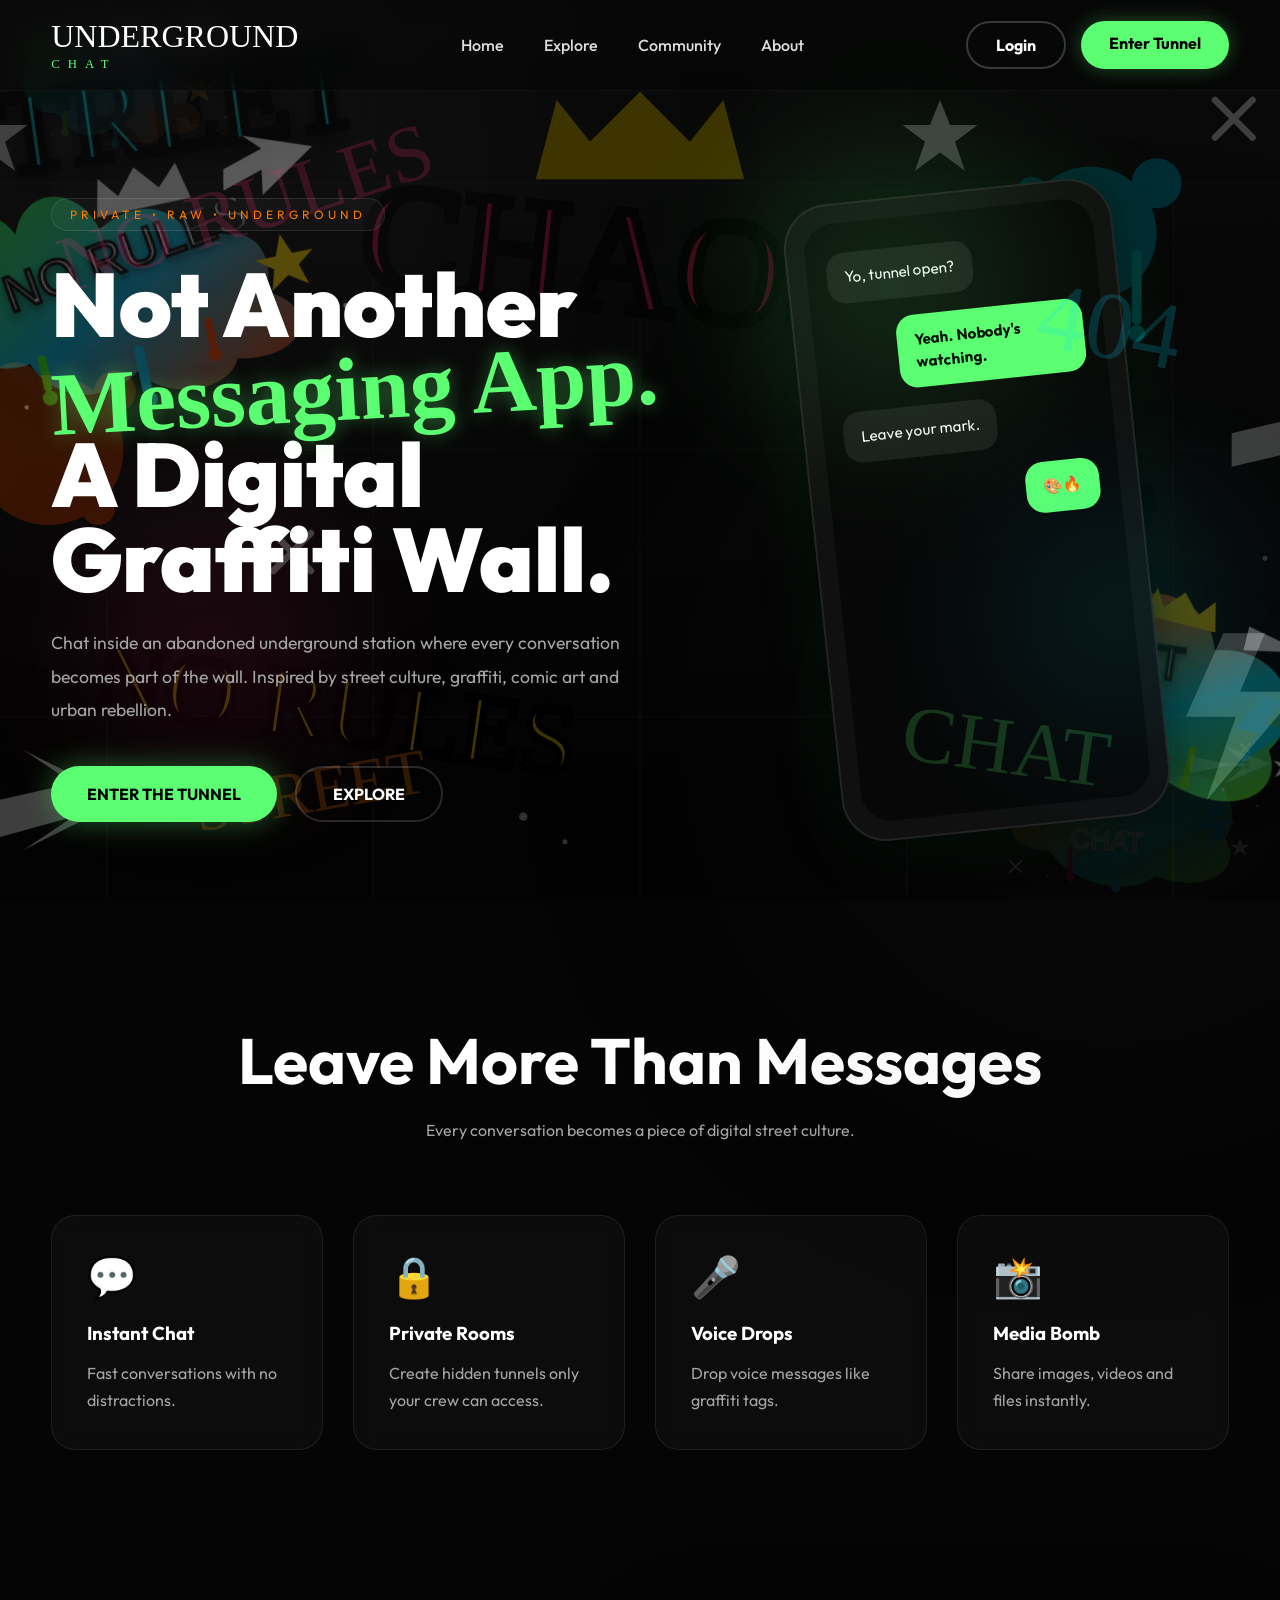
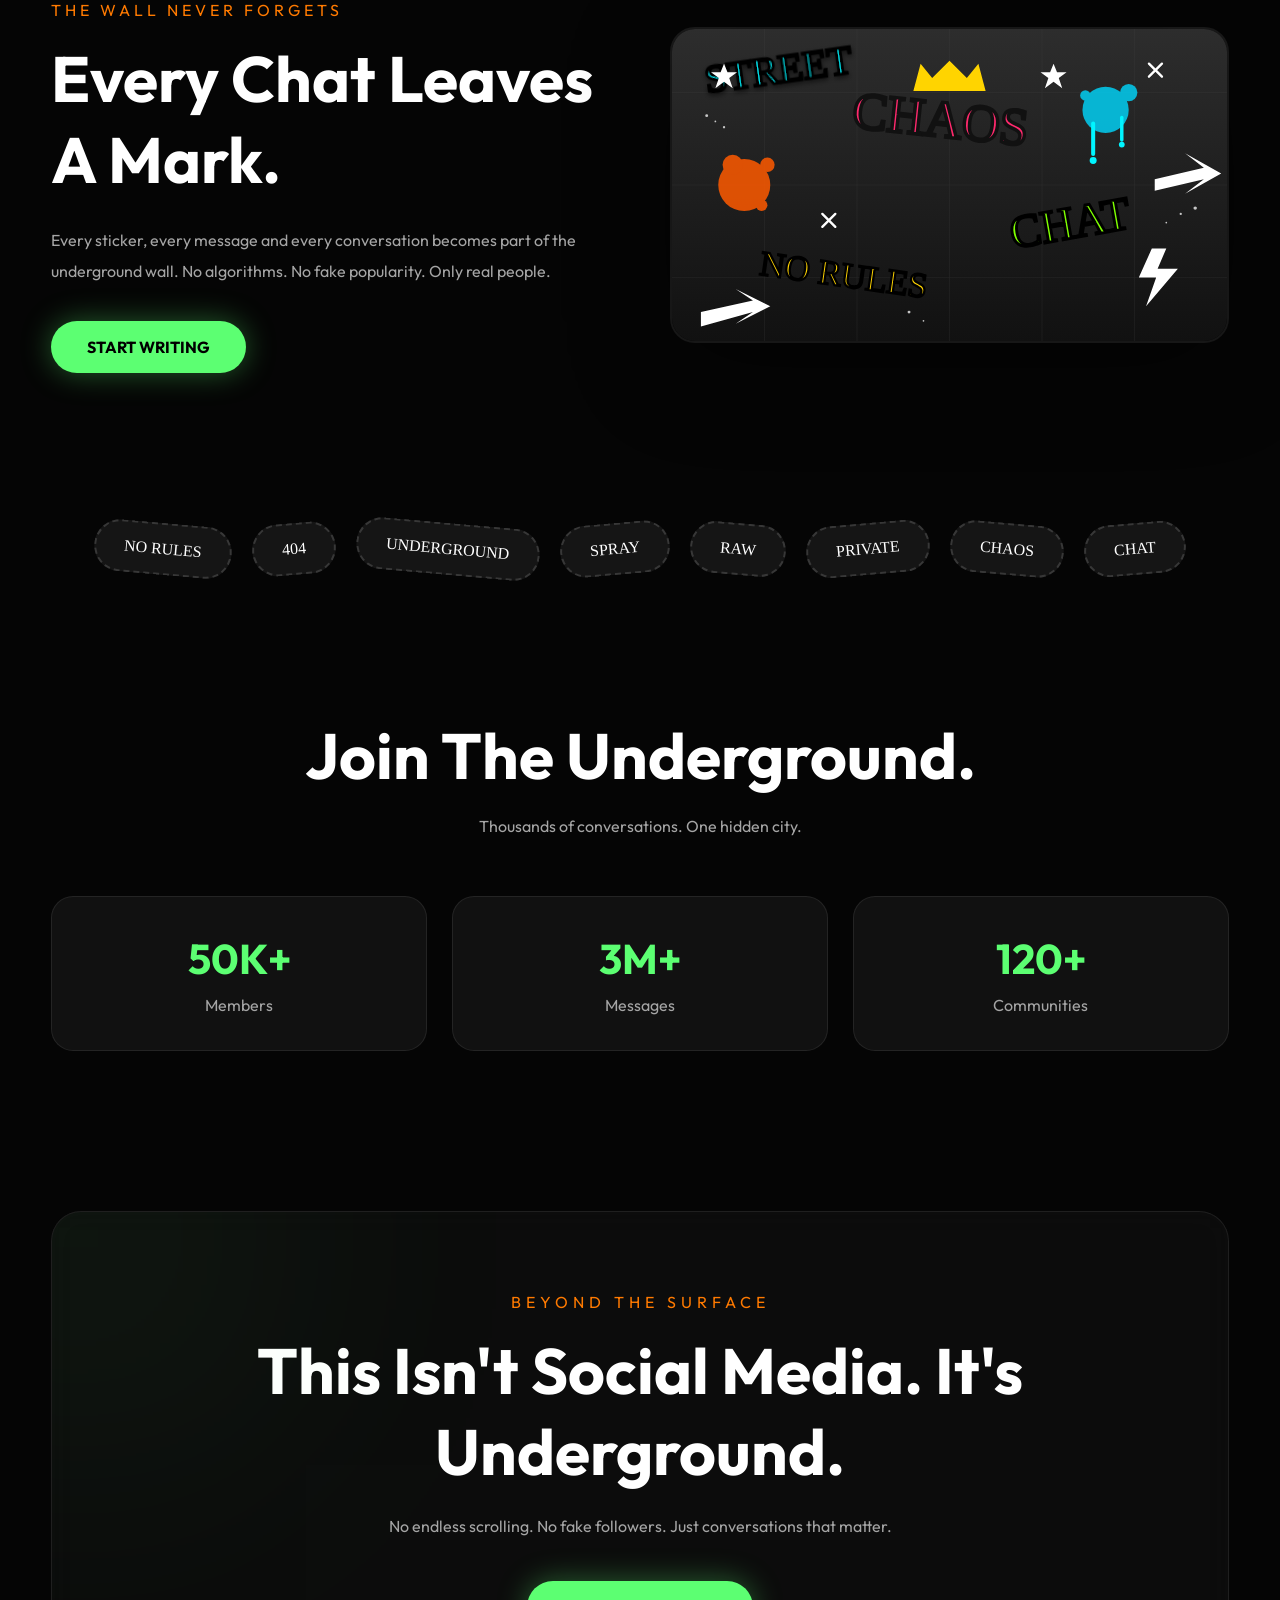
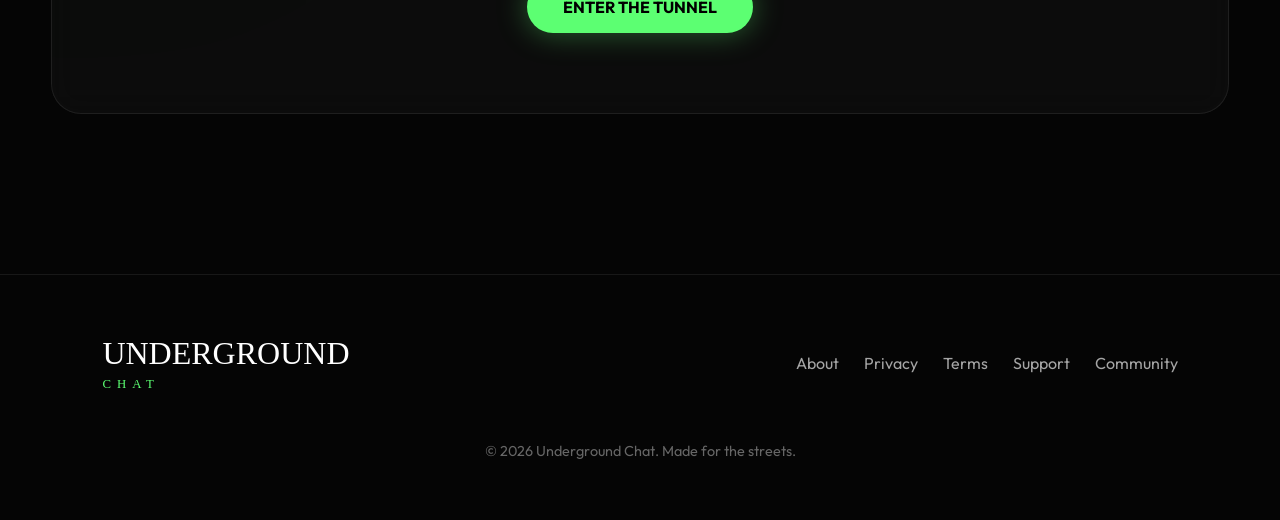
==== index.html @ edb0c388 "Urban Msg" ====
<!DOCTYPE html>
<html lang="en">

<head>
    
    <meta charset="UTF-8">
    <meta name="viewport" content="width=device-width, initial-scale=1.0">
    
    <title>Underground Chat</title>
    
    <meta name="theme-color" content="#050505">
    
    <link rel="preconnect" href="https://fonts.googleapis.com">
    <link rel="preconnect" href="https://fonts.gstatic.com" crossorigin>
    
    <link href="https://fonts.googleapis.com/css2?family=Outfit:wght@300;400;600;700;900&family=Permanent+Marker&display=swap" rel="stylesheet">
    
    <link rel="stylesheet" href="style.css">
    
</head>

<body>
    
    <!-- Noise -->
    <div class="noise"></div>
    
    <!-- Smoke -->
    <div class="smoke smoke1"></div>
    <div class="smoke smoke2"></div>
    
    <!-- Graffiti Background -->
    <div class="graffiti-bg">
        
        <img src="assets/svg/graffiti-wall.svg" class="wall">
        
        <img src="assets/svg/graffiti-1.svg" class="graffiti g1">
        
        <img src="assets/svg/graffiti-2.svg" class="graffiti g2">
        
    </div>
    
    <!-- Navigation -->
    
    <header>
        
        <nav>
            
            <a href="#" class="logo">
            
                UNDERGROUND
                
                <span>CHAT</span>
                
            </a>
            
            <ul>
                
                <li><a href="#">Home</a></li>
                
                <li><a href="#">Explore</a></li>
                
                <li><a href="#">Community</a></li>
                
                <li><a href="#">About</a></li>
                
            </ul>
            
            <div class="nav-btn">
                
                <a href="#" class="login">
                
                    Login
                    
                </a>
                
                <a href="#" class="join">
                
                    Enter Tunnel</a>
                
            </div>
            
        </nav>
        
    </header>
    
    <!-- ================= HERO ================= -->
    
    <section class="hero">
        
        <div class="hero-left">
            
            <p class="tag">
                
                PRIVATE • RAW • UNDERGROUND
                
            </p>
            
            <h1>
                
                Not Another
                
                <span>Messaging App.</span>
                
                A Digital Graffiti Wall.
                
            </h1>
            
            <p class="hero-text">
                
                Chat inside an abandoned underground station where every conversation becomes part of the wall. Inspired by street culture, graffiti, comic art and urban rebellion.
                
            </p>
            
            <div class="hero-buttons">
                
                <a href="#" class="primary-btn">
                
                    ENTER THE TUNNEL
                    
                </a>
                
                <a href="#" class="secondary-btn">
                
                    EXPLORE
                    
                </a>
                
            </div>
            
        </div>
        
        <div class="hero-right">
            
            <div class="phone">
                
                <div class="chat-window">
                    
                    <div class="message left">
                        
                        Yo, tunnel open?
                        
                    </div>
                    
                    <div class="message right">
                        
                        Yeah. Nobody's watching.
                        
                    </div>
                    
                    <div class="message left">
                        
                        Leave your mark.
                        
                    </div>
                    
                    <div class="message right">
                        
                        🎨🔥
                        
                    </div>
                    
                </div>
                
            </div>
            
        </div>
        
        <!-- Floating Graffiti -->
        
        <div class="floating-tag tag1">
            
            NO RULES
            
        </div>
        
        <div class="floating-tag tag2">
            
            404
            
        </div>
        
        <div class="floating-tag tag3">
            
            STREET
            
        </div>
        
        <div class="floating-tag tag4">
            
            CHAT
            
        </div>
        
        <div class="paint paint1"></div>
        
        <div class="paint paint2"></div>
        
        <div class="paint paint3"></div>
        
    </section>
    
    <!-- Continue Part 2 -->
    <!-- ================= FEATURES ================= -->

<section class="features">
    
    <div class="section-title">
        
        <h2>Leave More Than Messages</h2>
        
        <p>
            Every conversation becomes a piece of digital street culture.
        </p>
        
    </div>
    
    <div class="feature-grid">
        
        <div class="feature-card">
            
            <div class="feature-icon">💬</div>
            
            <h3>Instant Chat</h3>
            
            <p>
                Fast conversations with no distractions.
            </p>
            
        </div>
        
        <div class="feature-card">
            
            <div class="feature-icon">🔒</div>
            
            <h3>Private Rooms</h3>
            
            <p>
                Create hidden tunnels only your crew can access.
            </p>
            
        </div>
        
        <div class="feature-card">
            
            <div class="feature-icon">🎤</div>
            
            <h3>Voice Drops</h3>
            
            <p>
                Drop voice messages like graffiti tags.
            </p>
            
        </div>
        
        <div class="feature-card">
            
            <div class="feature-icon">📸</div>
            
            <h3>Media Bomb</h3>
            
            <p>
                Share images, videos and files instantly.
            </p>
            
        </div>
        
    </div>
    
</section>

<!-- ================= GRAFFITI WALL ================= -->

<section class="wall-section">
    
    <div class="wall-text">
        
        <span>THE WALL NEVER FORGETS</span>
        
        <h2>
            
            Every Chat Leaves A Mark.
            
        </h2>
        
        <p>
            
            Every sticker, every message and every conversation
            becomes part of the underground wall.
            
            No algorithms.
            
            No fake popularity.
            
            Only real people.
            
        </p>
        
        <a href="#" class="primary-btn">
        
            START WRITING
            
        </a>
        
    </div>
    
    <div class="wall-preview">
        
        <img src="assets/svg/graffiti-wall.svg" alt="Graffiti Wall">
        
    </div>
    
</section>

<!-- ================= STICKER STRIP ================= -->

<section class="stickers">
    
    <div class="sticker">NO RULES</div>
    
    <div class="sticker">404</div>
    
    <div class="sticker">UNDERGROUND</div>
    
    <div class="sticker">SPRAY</div>
    
    <div class="sticker">RAW</div>
    
    <div class="sticker">PRIVATE</div>
    
    <div class="sticker">CHAOS</div>
    
    <div class="sticker">CHAT</div>
    
</section>

<!-- ================= COMMUNITY ================= -->

<section class="community">
    
    <h2>
        
        Join The Underground.
        
    </h2>
    
    <p>
        
        Thousands of conversations.
        One hidden city.
        
    </p>
    
    <div class="stats">
        
        <div>
            
            <h3>50K+</h3>
            
            <span>Members</span>
            
        </div>
        
        <div>
            
            <h3>3M+</h3>
            
            <span>Messages</span>
            
        </div>
        
        <div>
            
            <h3>120+</h3>
            
            <span>Communities</span>
            
        </div>
        
    </div>
    
</section>

<!-- Continue Part 3 -->

<!-- ================= CALL TO ACTION ================= -->

<section class="cta">
    
    <div class="cta-content">
        
        <span class="cta-tag">
        
            BEYOND THE SURFACE
            
        </span>
        
        <h2>
            
            This Isn't Social Media.
            
            It's Underground.
            
        </h2>
        
        <p>
            
            No endless scrolling.
            No fake followers.
            Just conversations that matter.
            
        </p>
        
        <a href="#" class="primary-btn">
        
            ENTER THE TUNNEL
            
        </a>
        
    </div>
    
</section>

<!-- ================= FOOTER ================= -->

<footer>
    
    <div class="footer-logo">
        
        UNDERGROUND
        
        <span>CHAT</span>
        
    </div>
    
    <div class="footer-links">
        
        <a href="#">About</a>
        
        <a href="#">Privacy</a>
        
        <a href="#">Terms</a>
        
        <a href="#">Support</a>
        
        <a href="#">Community</a>
        
    </div>
    
    <p class="copyright">
        
        © 2026 Underground Chat.
        Made for the streets.
        
    </p>
    
</footer>

<!-- ================= DECORATION ================= -->

<div class="corner-graffiti">
    
    <img src="assets/svg/graffiti-1.svg" alt="">
    
</div>

<div class="bottom-graffiti">
    
    <img src="assets/svg/graffiti-2.svg" alt="">
    
</div>

<div class="wall-overlay">
    
    <img src="assets/svg/graffiti-wall.svg" alt="">
    
</div>

<!-- ================= SCRIPT ================= -->

<script src="script.js"></script>

</body>

</html>
---- style.css ----
/*=============================
ROOT & RESET
=============================*/

*{
margin:0;
padding:0;
box-sizing:border-box;
}

html{
scroll-behavior:smooth;
}

body{

font-family:'Outfit',sans-serif;
background:#050505;
color:#fff;
overflow-x:hidden;
position:relative;

}

/*=============================
VARIABLES
=============================*/

:root{

--bg:#050505;
--surface:#111111;
--white:#f4f4f4;
--gray:#a5a5a5;

--green:#5CFF72;
--cyan:#00D9FF;
--orange:#FF7A00;
--pink:#FF2E7A;
--yellow:#FFD500;

}

/*=============================
BACKGROUND
=============================*/

body::before{

content:"";

position:fixed;

inset:0;

background:

linear-gradient(rgba(0,0,0,.78),rgba(0,0,0,.88)),

url("assets/textures/concrete.webp");

background-size:cover;

background-position:center;

z-index:-5;

}

/*=============================
NOISE
=============================*/

.noise{

position:fixed;

inset:0;

pointer-events:none;

opacity:.05;

background-image:

radial-gradient(#ffffff22 1px,transparent 1px);

background-size:5px 5px;

mix-blend-mode:soft-light;

z-index:999;

}

/*=============================
SMOKE
=============================*/

.smoke{

position:fixed;

width:700px;
height:700px;

border-radius:50%;

filter:blur(140px);

opacity:.08;

pointer-events:none;

animation:smokeMove 20s linear infinite;

}

.smoke1{

left:-180px;
top:-180px;

background:#666;

}

.smoke2{

right:-180px;
bottom:-180px;

background:#333;

animation-delay:10s;

}

@keyframes smokeMove{

0%{
transform:translateY(0) scale(1);
}

50%{
transform:translateY(40px) scale(1.15);
}

100%{
transform:translateY(0) scale(1);
}

}

/*=============================
GRAFFITI BACKGROUND
=============================*/

.graffiti-bg{

position:fixed;

inset:0;

overflow:hidden;

pointer-events:none;

z-index:-2;

}

.wall{

position:absolute;

width:100%;

height:100%;

object-fit:cover;

opacity:.18;

}

.graffiti{

position:absolute;

opacity:.35;

filter:drop-shadow(0 0 20px rgba(0,0,0,.6));

}

.g1{

width:500px;

top:120px;

left:-100px;

transform:rotate(-12deg);

}

.g2{

width:420px;

right:-80px;

bottom:100px;

transform:rotate(14deg);

}

/*=============================
HEADER
=============================*/

header{

position:fixed;

top:0;

left:0;

width:100%;

z-index:100;

background:rgba(5,5,5,.35);

backdrop-filter:blur(14px);

border-bottom:1px solid rgba(255,255,255,.05);

}

nav{

width:min(1400px,92%);

margin:auto;

height:90px;

display:flex;

justify-content:space-between;

align-items:center;

}

/*=============================
LOGO
=============================*/

.logo{

font-family:'Permanent Marker',cursive;

font-size:2rem;

text-decoration:none;

color:white;

line-height:1;

}

.logo span{

display:block;

font-size:.8rem;

letter-spacing:8px;

color:var(--green);

margin-top:6px;

}

/*=============================
NAV LINKS
=============================*/

nav ul{

display:flex;

list-style:none;

gap:40px;

}

nav ul a{

text-decoration:none;

color:#ddd;

font-weight:500;

transition:.3s;

position:relative;

}

nav ul a:hover{

color:var(--green);

}

nav ul a::after{

content:"";

position:absolute;

left:0;

bottom:-6px;

width:0;

height:2px;

background:var(--green);

transition:.3s;

}

nav ul a:hover::after{

width:100%;

}

/*=============================
NAV BUTTONS
=============================*/

.nav-btn{

display:flex;

gap:15px;

}

.login,
.join{

text-decoration:none;

padding:12px 28px;

border-radius:40px;

font-weight:700;

transition:.3s;

}

.login{

border:2px solid rgba(255,255,255,.2);

color:white;

}

.login:hover{

border-color:white;

}

.join{

background:var(--green);

color:black;

box-shadow:0 0 20px rgba(92,255,114,.3);

}

.join:hover{

transform:translateY(-3px);

box-shadow:0 0 35px rgba(92,255,114,.6);

}

/*=============================
HERO
=============================*/

.hero{

min-height:100vh;

display:grid;

grid-template-columns:1.1fr .9fr;

align-items:center;

gap:60px;

width:min(1400px,92%);

margin:auto;

padding-top:120px;

position:relative;

}

.hero-left{

z-index:5;

}

.tag{

display:inline-block;

padding:8px 18px;

border:1px solid rgba(255,255,255,.1);

border-radius:50px;

letter-spacing:4px;

font-size:.75rem;

color:var(--orange);

margin-bottom:30px;

background:rgba(255,255,255,.03);

}

.hero h1{

font-size:clamp(3rem,7vw,6.5rem);

line-height:.95;

font-weight:900;

margin-bottom:25px;

}

.hero h1 span{

display:block;

font-family:'Permanent Marker',cursive;

color:var(--green);

transform:rotate(-3deg);

text-shadow:

0 0 20px rgba(92,255,114,.4);

}

.hero-text{

max-width:620px;

color:var(--gray);

font-size:1.1rem;

line-height:1.9;

margin-bottom:40px;

}

/*=============================
BUTTONS
=============================*/

.hero-buttons{

display:flex;

gap:18px;

flex-wrap:wrap;

}

.primary-btn,
.secondary-btn{

display:inline-flex;

align-items:center;

justify-content:center;

text-decoration:none;

padding:16px 36px;

border-radius:60px;

font-weight:700;

transition:.35s;

}

.primary-btn{

background:var(--green);

color:#000;

box-shadow:0 0 30px rgba(92,255,114,.35);

}

.primary-btn:hover{

transform:translateY(-5px) rotate(-2deg);

box-shadow:0 0 45px rgba(92,255,114,.7);

}

.secondary-btn{

border:2px solid rgba(255,255,255,.15);

color:white;

}

.secondary-btn:hover{

background:white;

color:black;

}

/*=============================
PHONE MOCKUP
=============================*/

.hero-right{

display:flex;

justify-content:center;

align-items:center;

position:relative;

}

.phone{

width:330px;

height:640px;

background:#101010;

border-radius:45px;

padding:18px;

border:2px solid rgba(255,255,255,.08);

box-shadow:

0 0 50px rgba(0,0,0,.6),

0 0 80px rgba(0,255,120,.08);

transform:rotate(-6deg);

}

.chat-window{

width:100%;

height:100%;

border-radius:30px;

background:#070707;

padding:30px 20px;

display:flex;

flex-direction:column;

gap:18px;

overflow:hidden;

}

.message{

max-width:75%;

padding:14px 18px;

border-radius:18px;

font-size:.95rem;

line-height:1.5;

}

.message.left{

background:#1a1a1a;

color:white;

align-self:flex-start;

}

.message.right{

background:var(--green);

color:black;

align-self:flex-end;

font-weight:700;

}

/*=============================
FLOATING TAGS
=============================*/

.floating-tag{

position:absolute;

font-family:'Permanent Marker',cursive;

opacity:.18;

pointer-events:none;

user-select:none;

}

.tag1{

top:18%;

left:0;

font-size:5rem;

color:var(--pink);

transform:rotate(-18deg);

}

.tag2{

top:30%;

right:4%;

font-size:6rem;

color:var(--cyan);

transform:rotate(10deg);

}

.tag3{

bottom:8%;

left:12%;

font-size:4rem;

color:var(--orange);

transform:rotate(-10deg);

}

.tag4{

bottom:12%;

right:10%;

font-size:5rem;

color:var(--green);

transform:rotate(8deg);

}

/*=============================
PAINT BLOBS
=============================*/

.paint{

position:absolute;

border-radius:50%;

filter:blur(90px);

opacity:.18;

pointer-events:none;

}

.paint1{

width:250px;

height:250px;

background:var(--green);

top:18%;

right:18%;

}

.paint2{

width:200px;

height:200px;

background:var(--pink);

bottom:18%;

left:5%;

}

.paint3{

width:180px;

height:180px;

background:var(--cyan);

top:58%;

right:2%;

}

/*=============================
FEATURES
=============================*/

.features {
    
    width: min(1400px, 92%);
    margin: 120px auto;
    
}

.section-title {
    
    text-align: center;
    margin-bottom: 70px;
    
}

.section-title h2 {
    
    font-size: clamp(2.3rem, 5vw, 4rem);
    margin-bottom: 15px;
    
}

.section-title p {
    
    color: var(--gray);
    max-width: 650px;
    margin: auto;
    line-height: 1.8;
    
}

.feature-grid {
    
    display: grid;
    grid-template-columns: repeat(auto-fit, minmax(260px, 1fr));
    gap: 30px;
    
}

.feature-card {
    
    background: rgba(255, 255, 255, .03);
    border: 1px solid rgba(255, 255, 255, .08);
    backdrop-filter: blur(12px);
    
    padding: 35px;
    border-radius: 24px;
    
    transition: .35s;
    
}

.feature-card:hover {
    
    transform: translateY(-10px) rotate(-2deg);
    
    border-color: var(--green);
    
    box-shadow: 0 20px 50px rgba(0, 0, 0, .35);
    
}

.feature-icon {
    
    font-size: 2.5rem;
    margin-bottom: 20px;
    
}

.feature-card h3 {
    
    margin-bottom: 15px;
    
}

.feature-card p {
    
    color: var(--gray);
    line-height: 1.7;
    
}

/*=============================
GRAFFITI WALL
=============================*/

.wall-section {
    
    width: min(1400px, 92%);
    margin: 150px auto;
    
    display: grid;
    grid-template-columns: 1fr 1fr;
    gap: 60px;
    align-items: center;
    
}

.wall-text span {
    
    color: var(--orange);
    letter-spacing: 4px;
    
}

.wall-text h2 {
    
    font-size: clamp(2.5rem, 5vw, 4.5rem);
    
    margin: 18px 0 25px;
    
}

.wall-text p {
    
    color: var(--gray);
    line-height: 1.9;
    margin-bottom: 35px;
    
}

.wall-preview {
    
    position: relative;
    
}

.wall-preview img {
    
    width: 100%;
    border-radius: 25px;
    border: 2px solid rgba(255, 255, 255, .08);
    
    filter: drop-shadow(0 20px 50px rgba(0, 0, 0, .45));
    
    transition: .4s;
    
}

.wall-preview img:hover {
    
    transform: rotate(-2deg) scale(1.03);
    
}

/*=============================
STICKERS
=============================*/

.stickers {
    
    width: min(1400px, 92%);
    margin: 100px auto;
    
    display: flex;
    flex-wrap: wrap;
    justify-content: center;
    gap: 20px;
    
}

.sticker {
    
    padding: 15px 28px;
    
    background: #151515;
    
    border: 2px dashed rgba(255, 255, 255, .15);
    
    border-radius: 50px;
    
    font-family: 'Permanent Marker', cursive;
    
    transition: .3s;
    
    cursor: default;
    
}

.sticker:nth-child(even) {
    
    transform: rotate(-5deg);
    
}

.sticker:nth-child(odd) {
    
    transform: rotate(5deg);
    
}

.sticker:hover {
    
    background: var(--green);
    
    color: #000;
    
    transform: scale(1.08);
    
}

/*=============================
COMMUNITY
=============================*/

.community {
    
    width: min(1200px, 92%);
    margin: 140px auto;
    
    text-align: center;
    
}

.community h2 {
    
    font-size: clamp(2.5rem, 5vw, 4rem);
    
    margin-bottom: 20px;
    
}

.community p {
    
    color: var(--gray);
    
    margin-bottom: 60px;
    
}

.stats {
    
    display: grid;
    
    grid-template-columns: repeat(auto-fit, minmax(180px, 1fr));
    
    gap: 25px;
    
}

.stats div {
    
    padding: 35px;
    
    background: #111;
    
    border-radius: 22px;
    
    border: 1px solid rgba(255, 255, 255, .08);
    
    transition: .35s;
    
}

.stats div:hover {
    
    transform: translateY(-8px);
    
    border-color: var(--cyan);
    
}

.stats h3 {
    
    font-size: 2.6rem;
    
    color: var(--green);
    
    margin-bottom: 10px;
    
}

.stats span {
    
    color: var(--gray);
    
}

/*=============================
CTA
=============================*/

.cta{

width:min(1200px,92%);
margin:160px auto;
text-align:center;

padding:80px 30px;

background:rgba(255,255,255,.03);
border:1px solid rgba(255,255,255,.08);
border-radius:30px;

backdrop-filter:blur(15px);

position:relative;

overflow:hidden;

}

.cta::before{

content:"";

position:absolute;

width:350px;
height:350px;

background:var(--green);

filter:blur(140px);

opacity:.08;

top:-150px;
left:-150px;

}

.cta-tag{

display:inline-block;

margin-bottom:18px;

letter-spacing:5px;

color:var(--orange);

}

.cta h2{

font-size:clamp(2.5rem,5vw,4.5rem);

margin-bottom:20px;

}

.cta p{

color:var(--gray);

max-width:650px;

margin:auto auto 40px;

line-height:1.8;

}

/*=============================
FOOTER
=============================*/

footer{

margin-top:120px;

padding:60px 8%;

border-top:1px solid rgba(255,255,255,.08);

display:flex;

justify-content:space-between;

align-items:center;

flex-wrap:wrap;

gap:30px;

}

.footer-logo{

font-family:'Permanent Marker',cursive;

font-size:2rem;

}

.footer-logo span{

display:block;

font-size:.8rem;

letter-spacing:6px;

color:var(--green);

margin-top:5px;

}

.footer-links{

display:flex;

gap:25px;

flex-wrap:wrap;

}

.footer-links a{

text-decoration:none;

color:var(--gray);

transition:.3s;

}

.footer-links a:hover{

color:var(--green);

}

.copyright{

width:100%;

text-align:center;

margin-top:20px;

color:#666;

font-size:.9rem;

}

/*=============================
DECORATION
=============================*/

.corner-graffiti,
.bottom-graffiti,
.wall-overlay{

position:fixed;

pointer-events:none;

opacity:.08;

z-index:-1;

}

.corner-graffiti{

top:0;
left:0;
width:260px;

}

.bottom-graffiti{

right:0;
bottom:0;
width:300px;

}

.wall-overlay{

inset:0;

}

.wall-overlay img{

width:100%;
height:100%;
object-fit:cover;

}

/*=============================
ANIMATIONS
=============================*/

@keyframes float{

0%,100%{
transform:translateY(0);
}

50%{
transform:translateY(-15px);
}

}

.feature-card,
.stats div,
.phone{

animation:float 6s ease-in-out infinite;

}

.phone{

animation-delay:1s;

}

.stats div:nth-child(2){

animation-delay:2s;

}

.stats div:nth-child(3){

animation-delay:3s;

}

/*=============================
RESPONSIVE
=============================*/

@media(max-width:950px){

.hero,
.wall-section{

grid-template-columns:1fr;

text-align:center;

}

.hero-buttons{

justify-content:center;

}

.hero-right{

margin-top:40px;

}

.phone{

transform:none;

}

nav ul{

display:none;

}

.nav-btn{

display:none;

}

footer{

flex-direction:column;

text-align:center;

}

}

@media(max-width:600px){

.hero h1{

font-size:3rem;

}

.section-title h2,
.wall-text h2,
.community h2,
.cta h2{

font-size:2.3rem;

}

.phone{

width:290px;
height:560px;

}

.feature-card,
.stats div{

padding:25px;

}

}
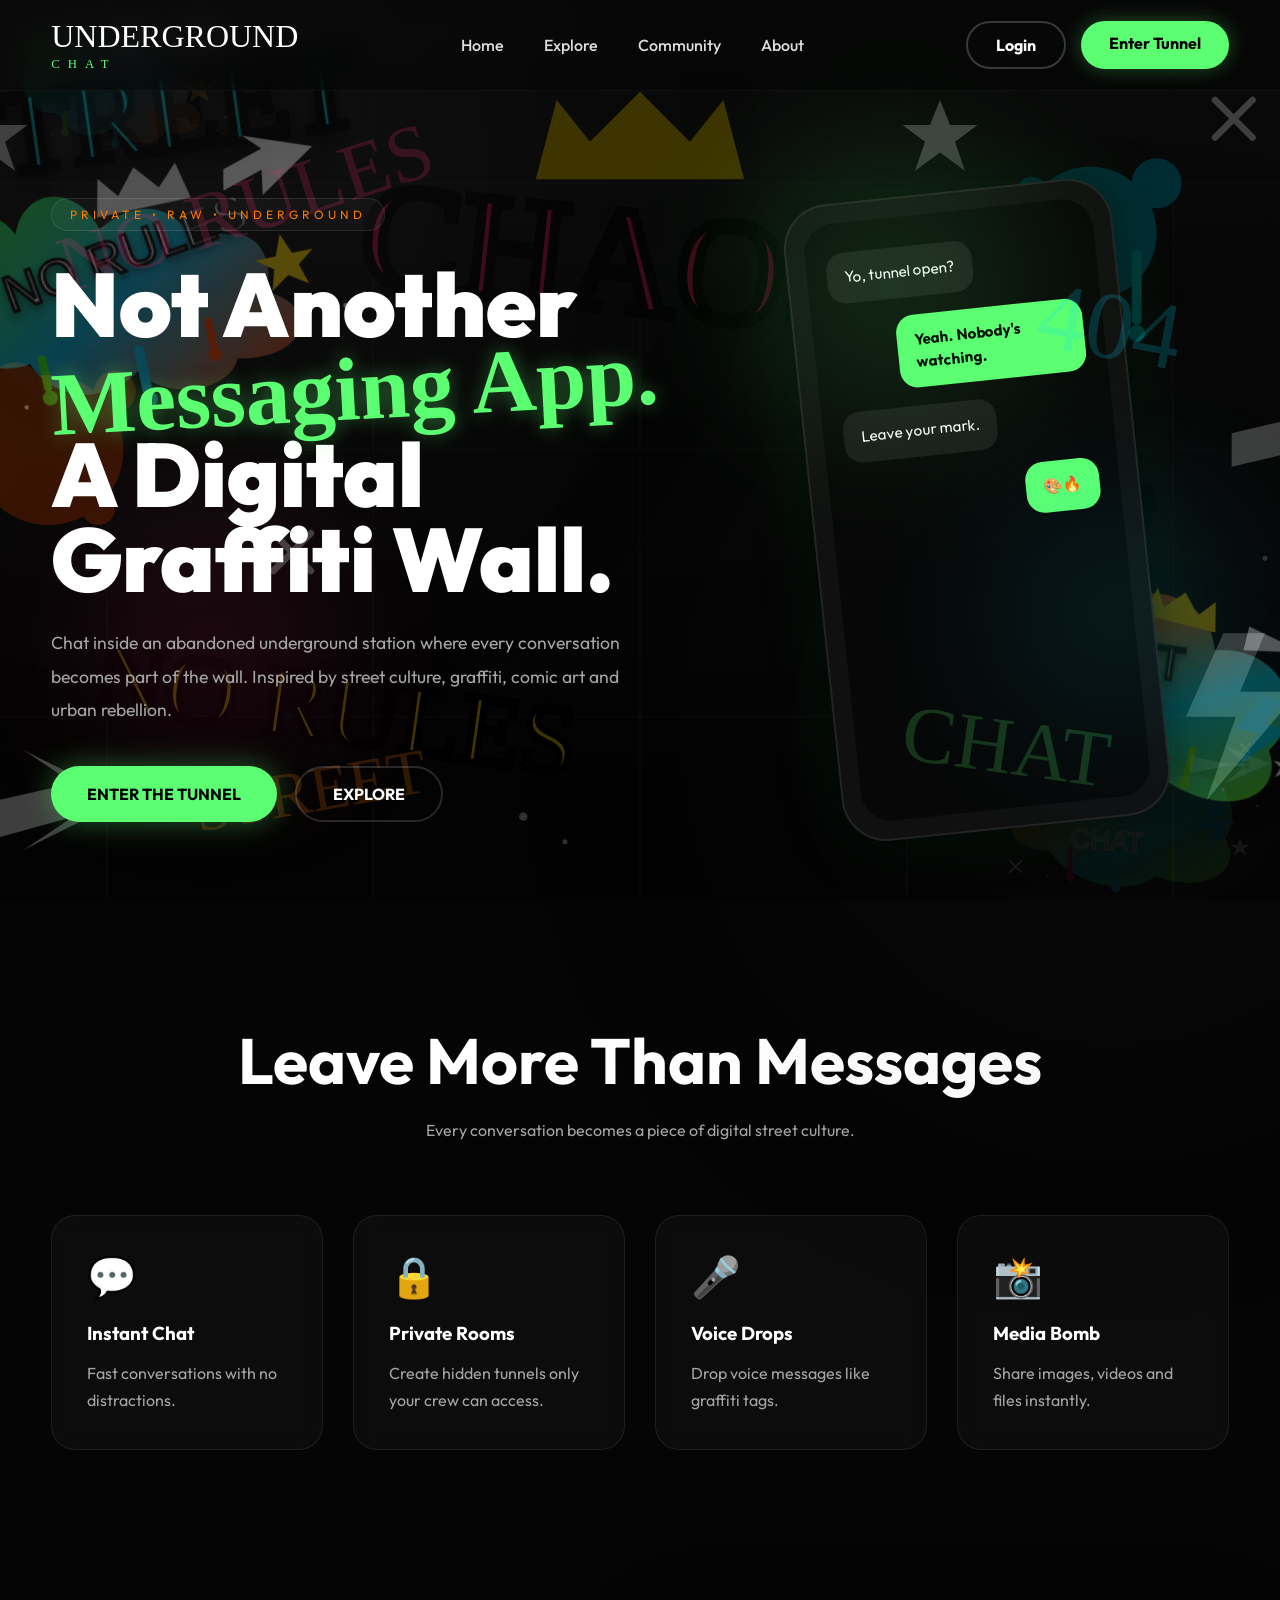
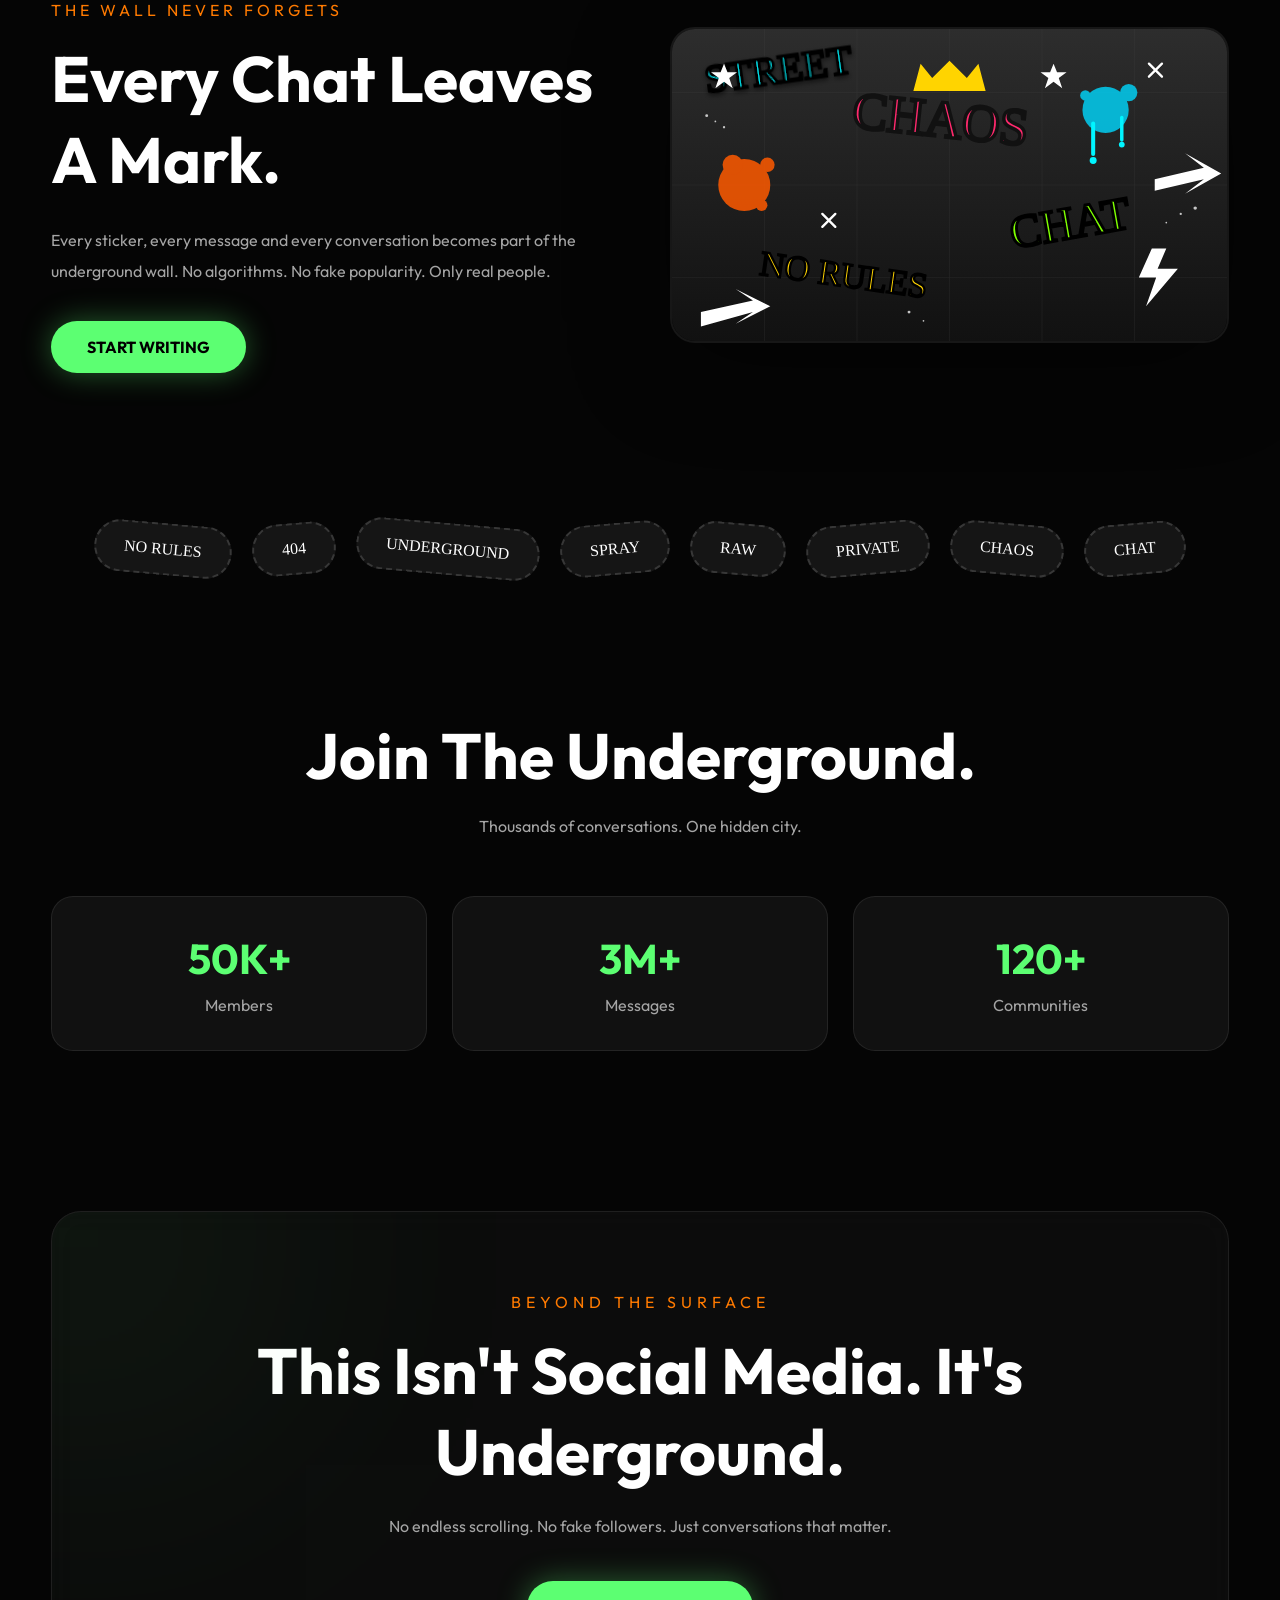
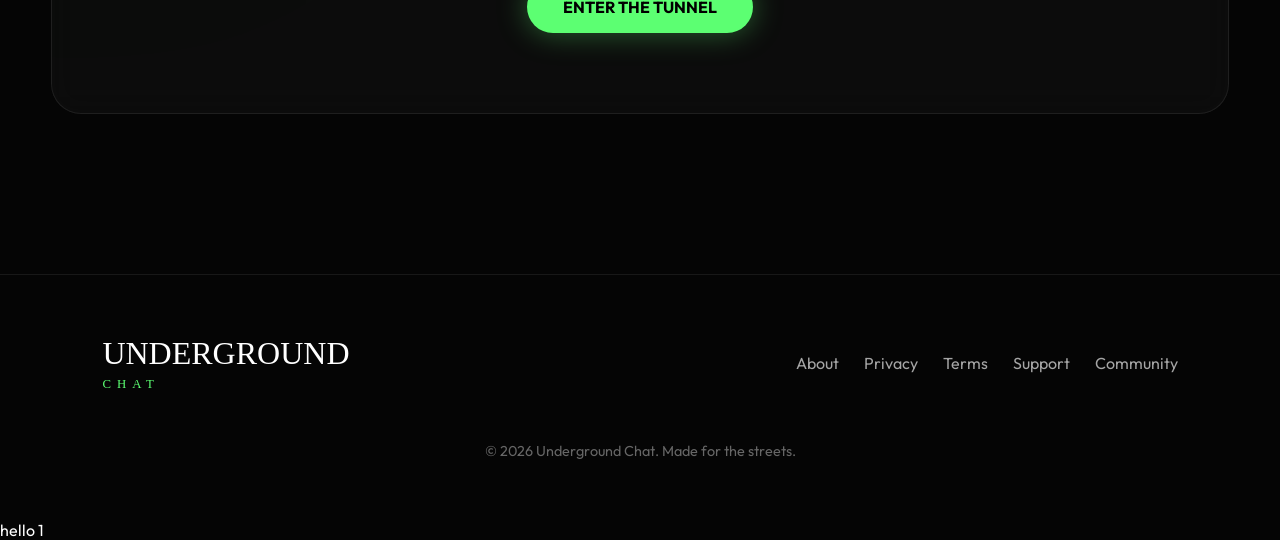
==== commit e1f1cbb2: "update index.html" ====
--- a/index.html
+++ b/index.html
@@ -481,4 +481,5 @@
 
 </body>
 
-</html>+</html>
+hello 1 
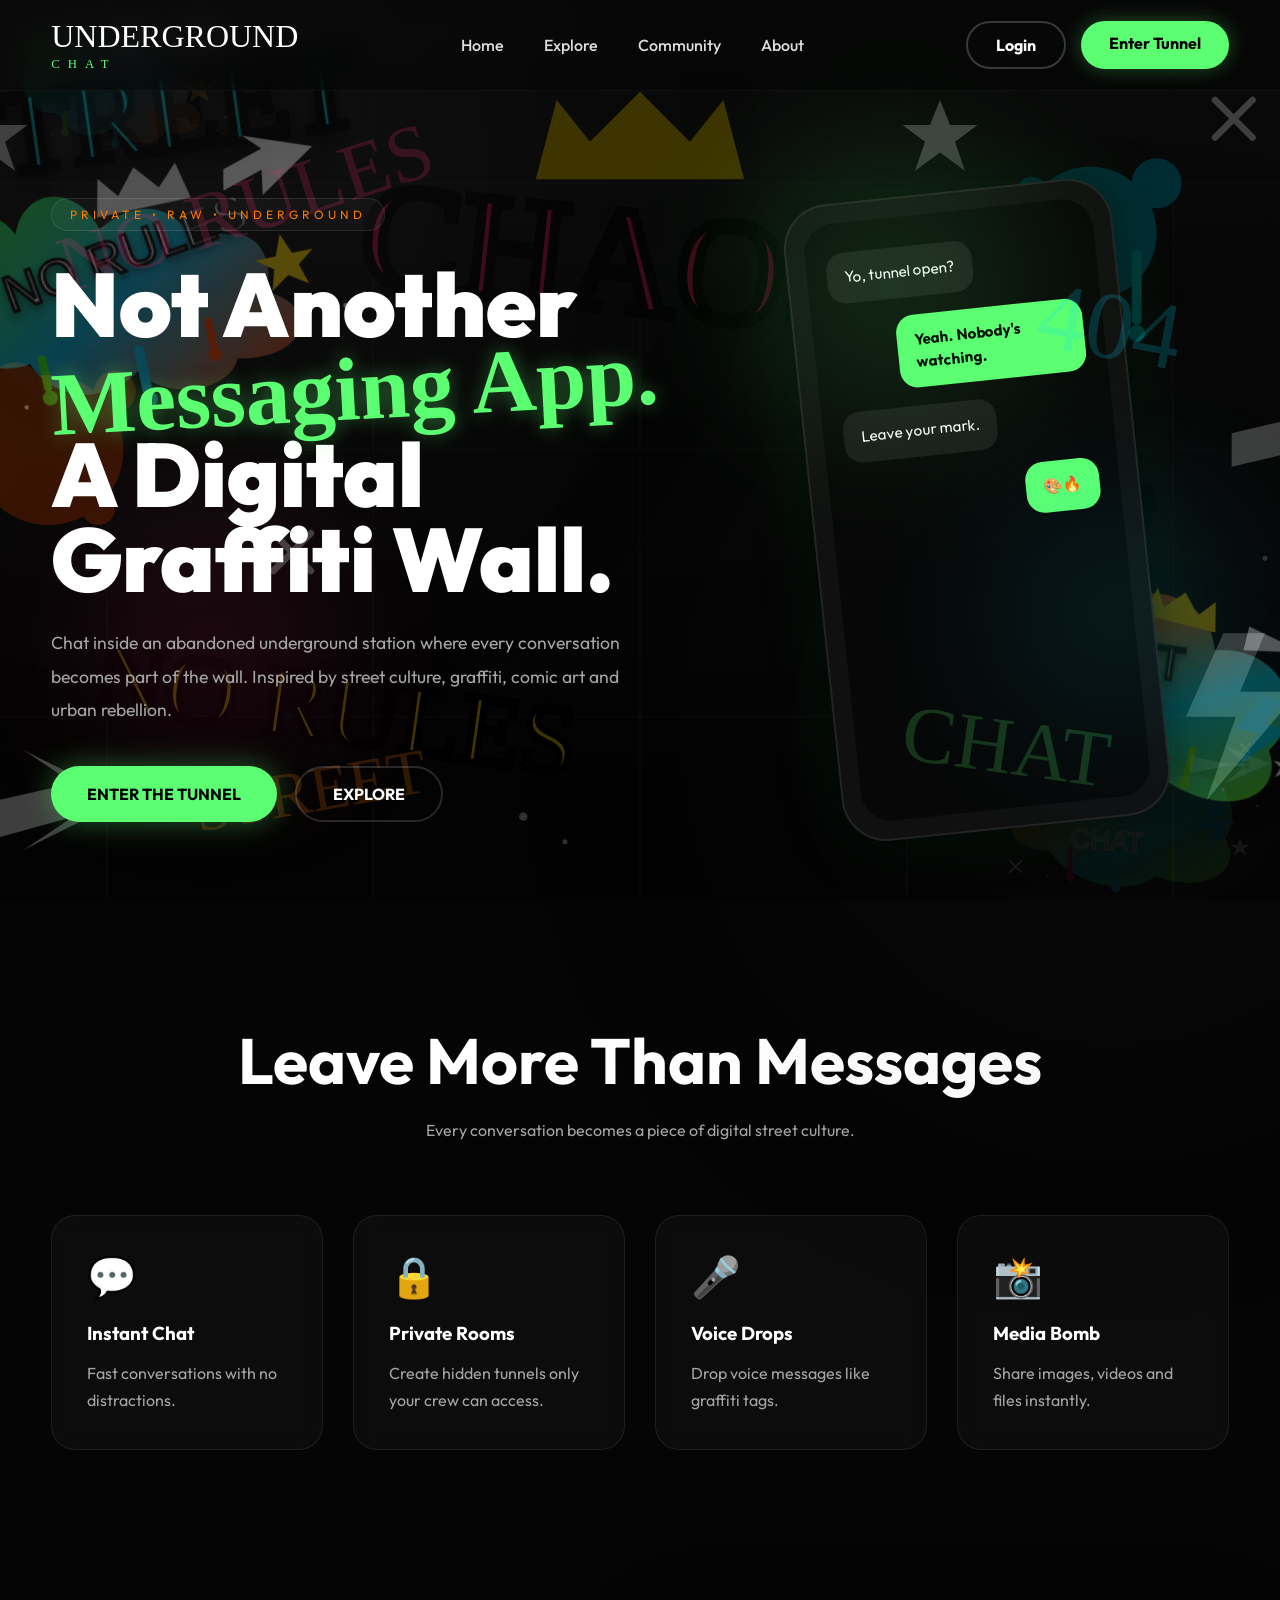
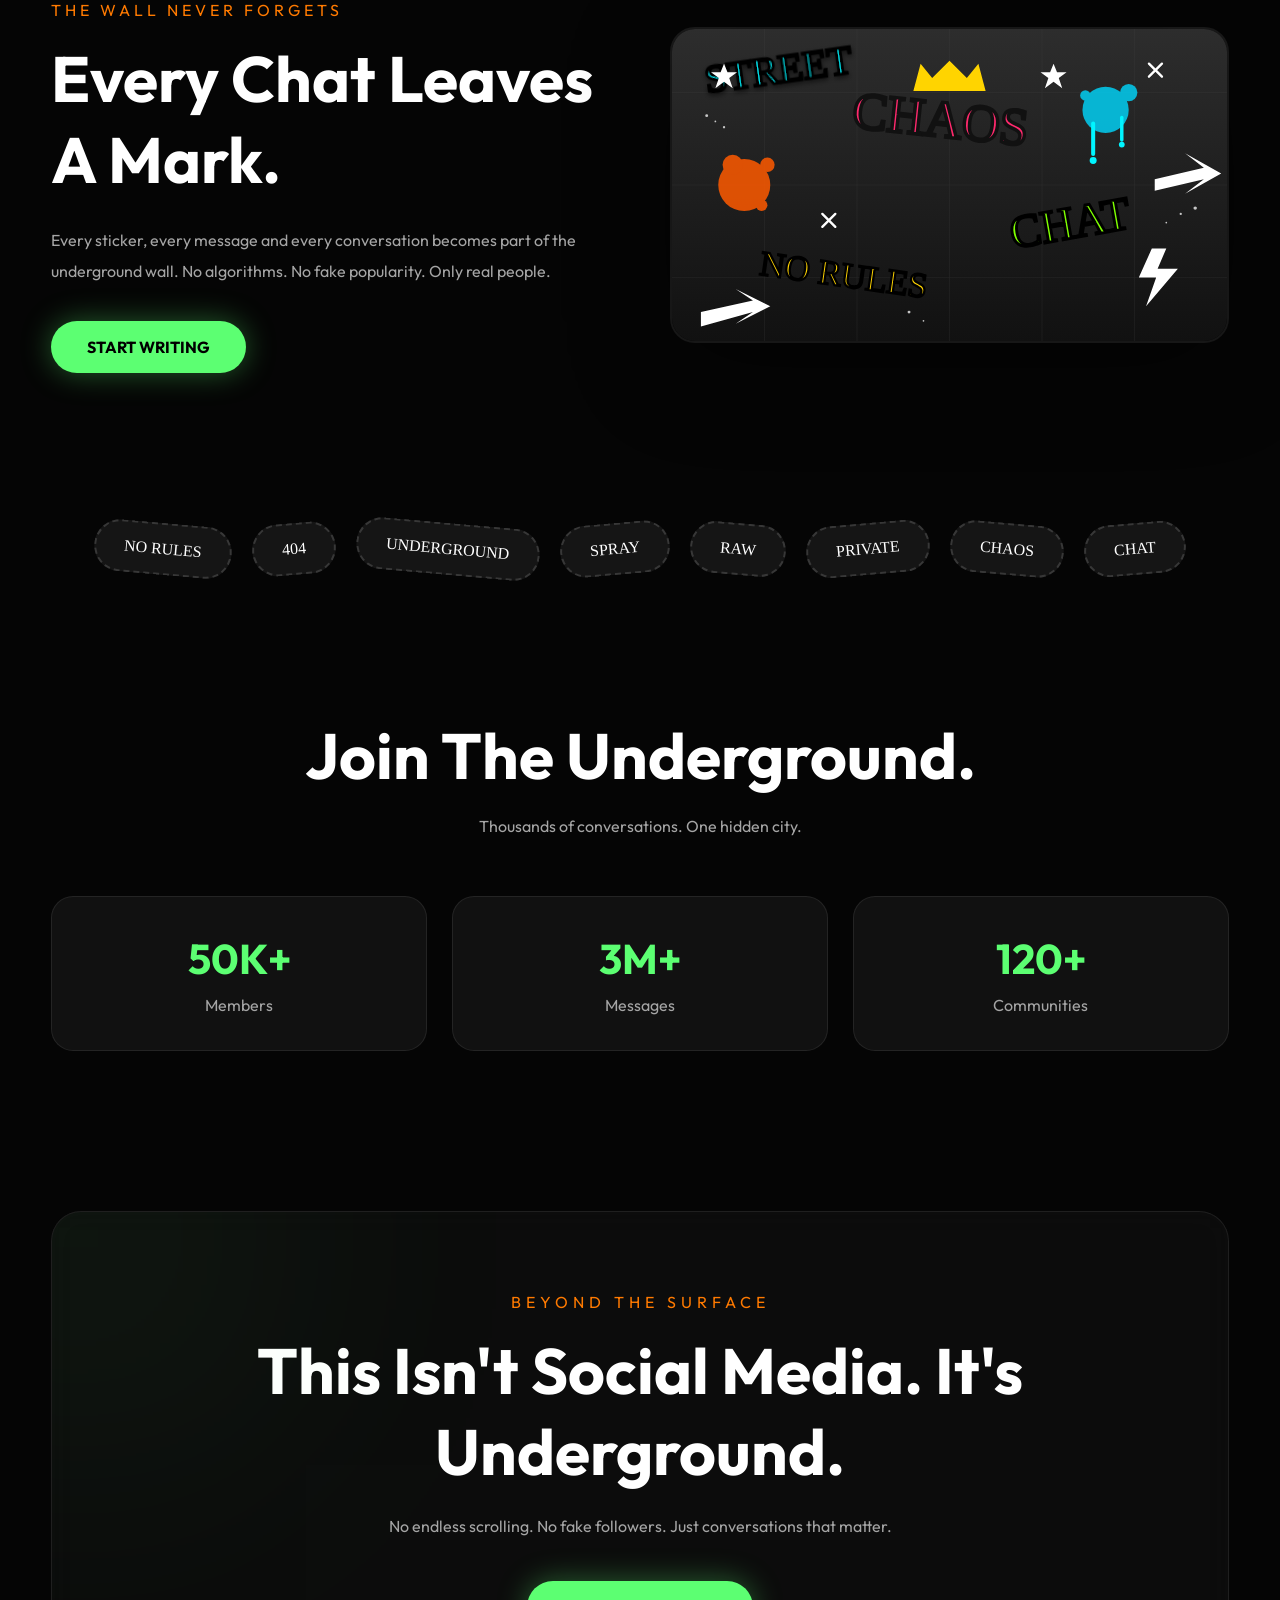
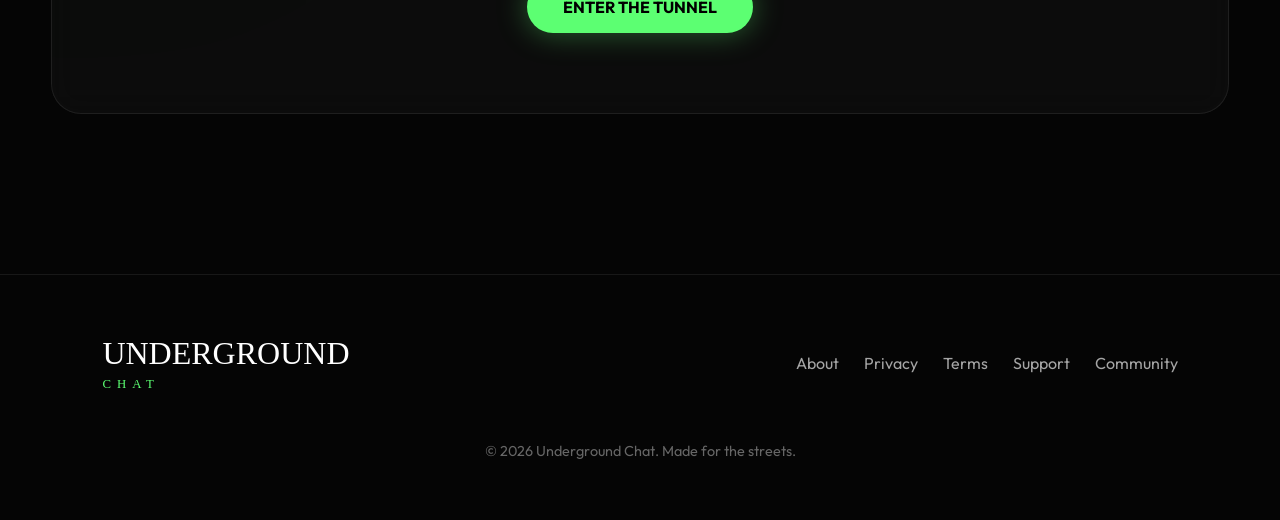
==== commit 32063065: "update 3" ====
--- a/index.html
+++ b/index.html
@@ -481,5 +481,4 @@
 
 </body>
 
-</html>
-hello 1 +</html>
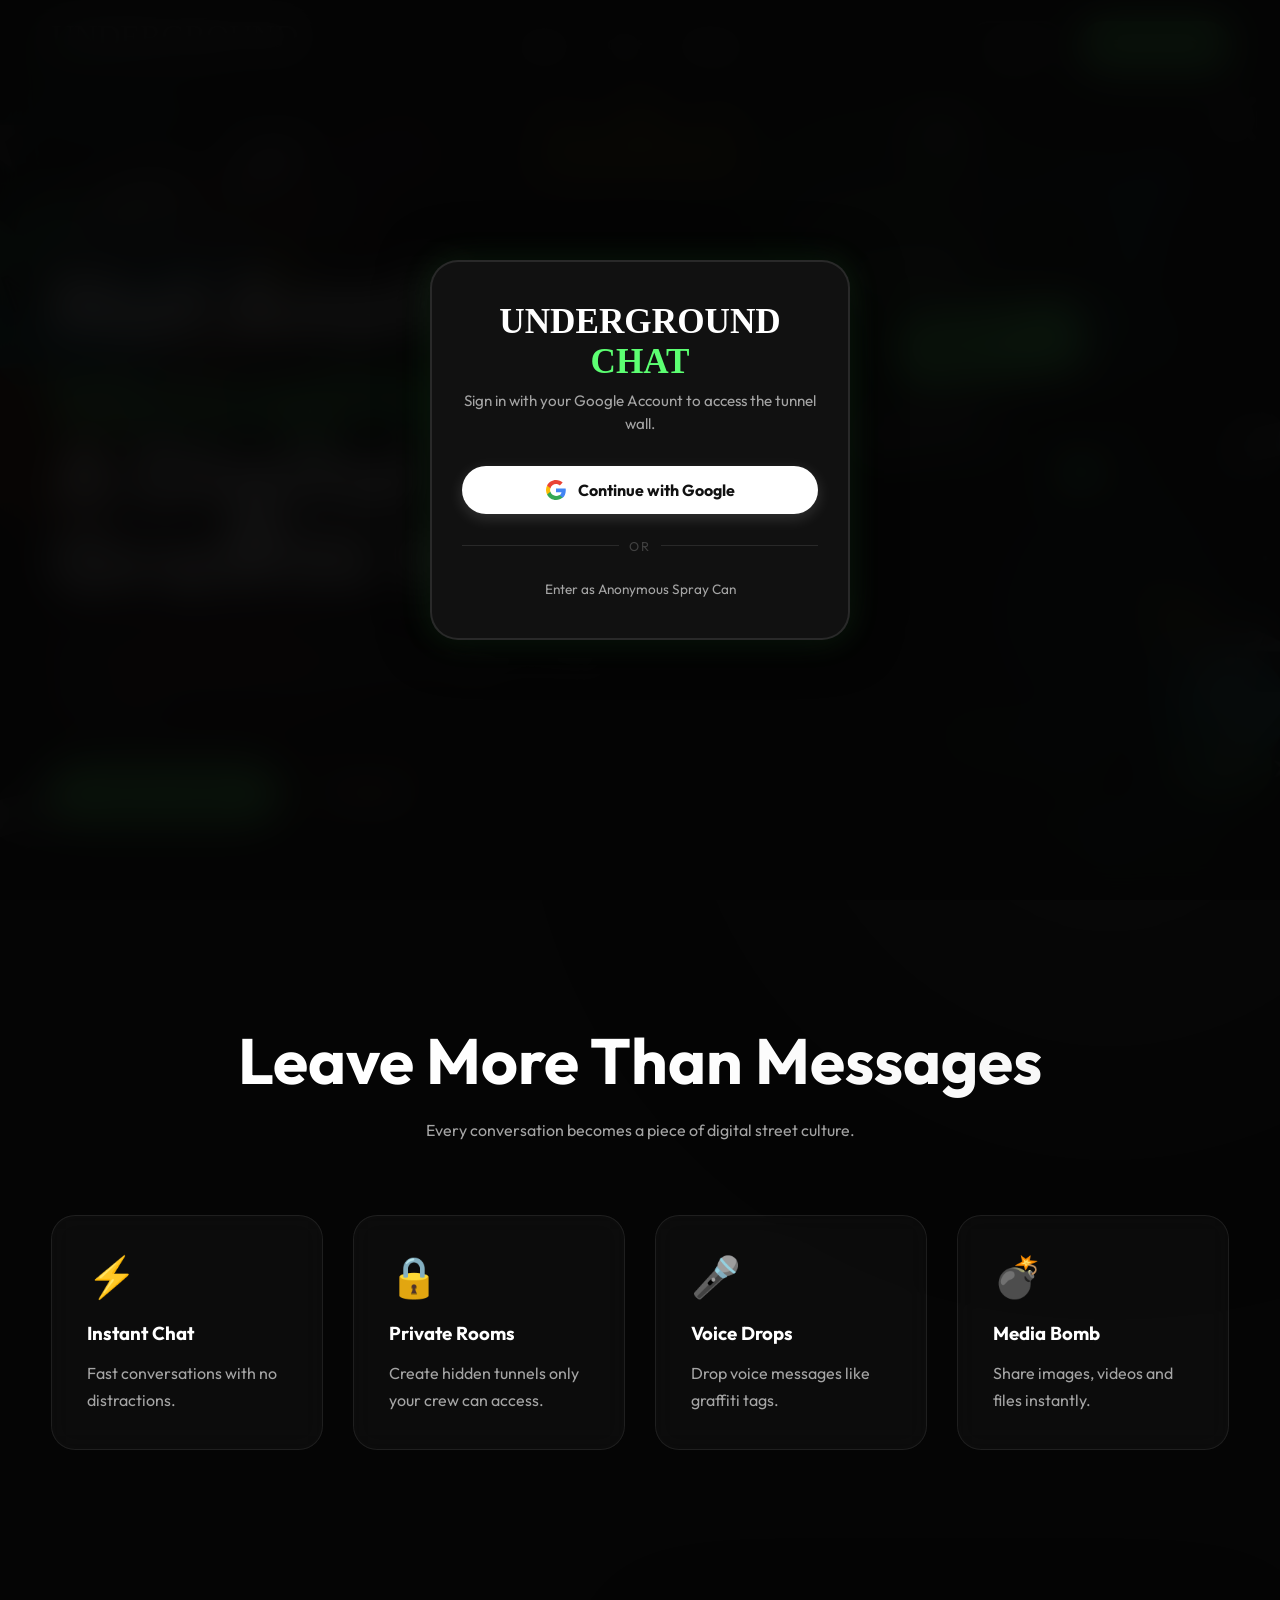
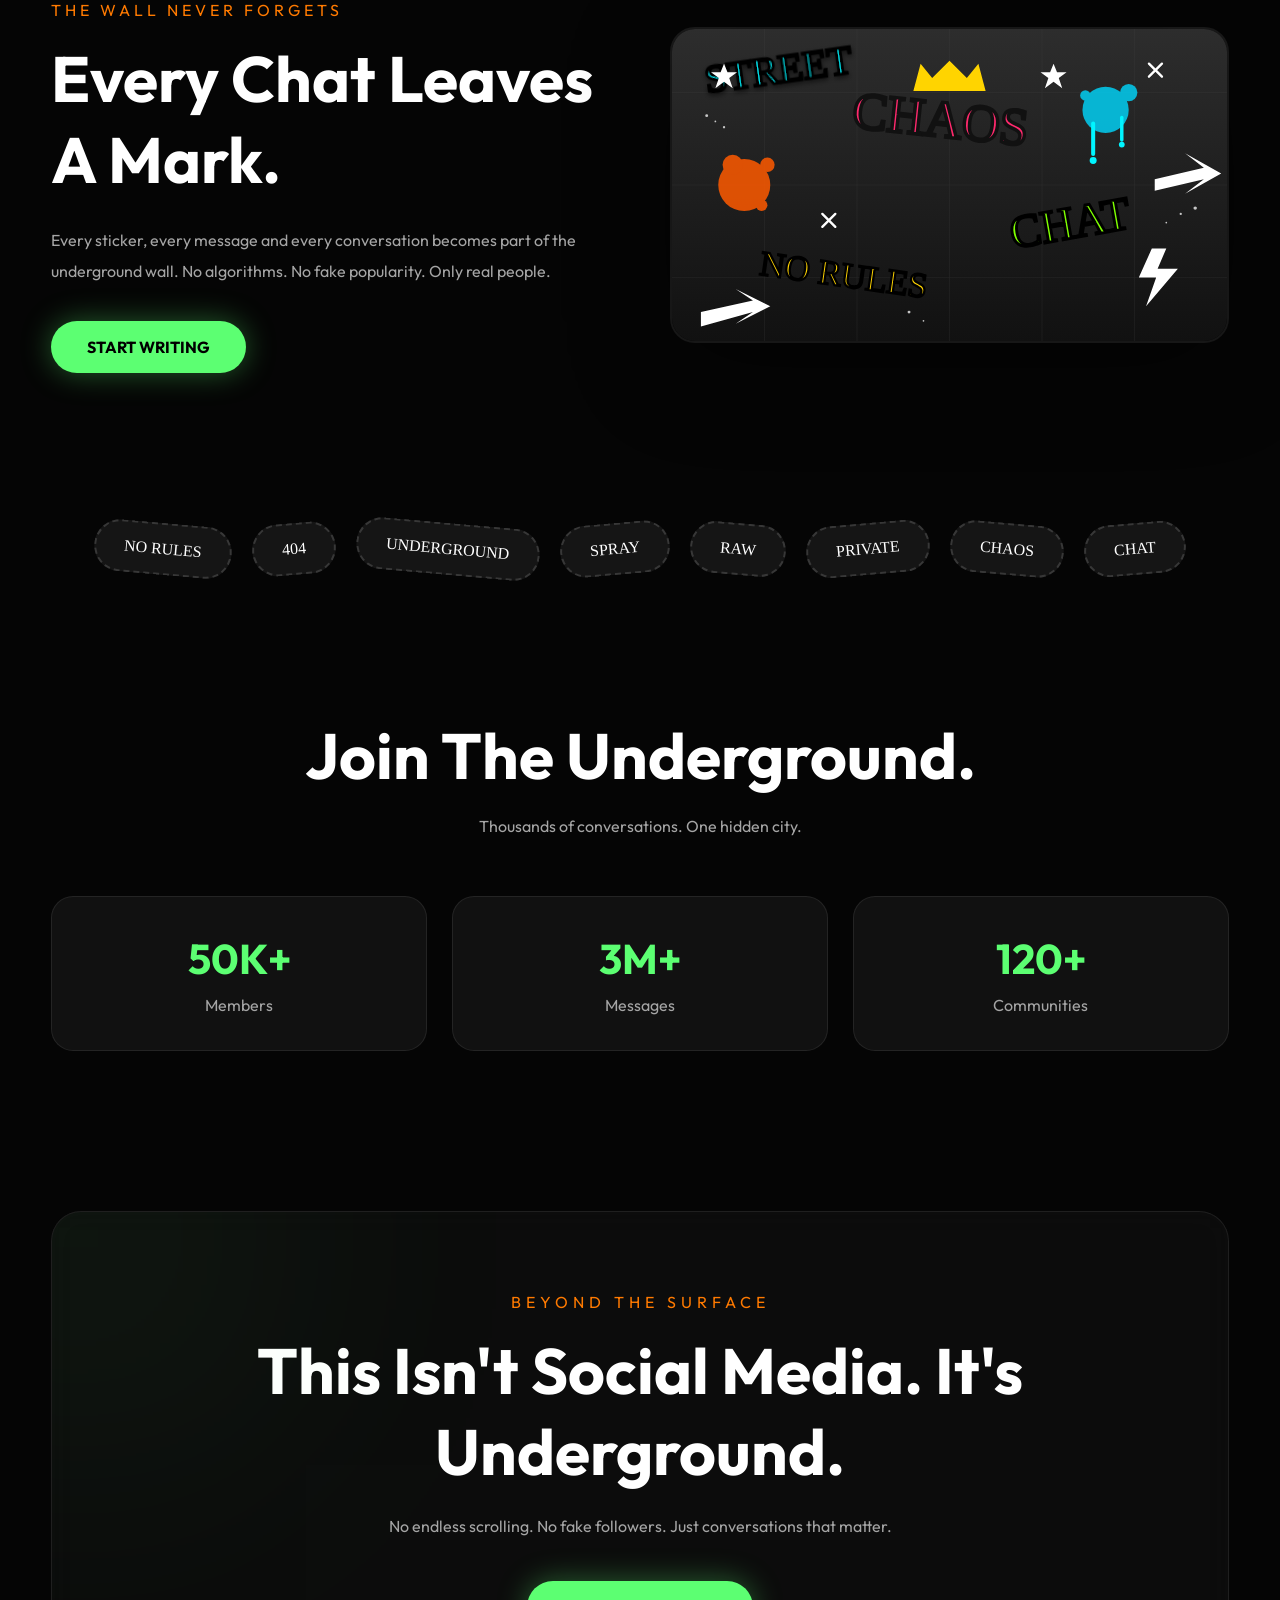
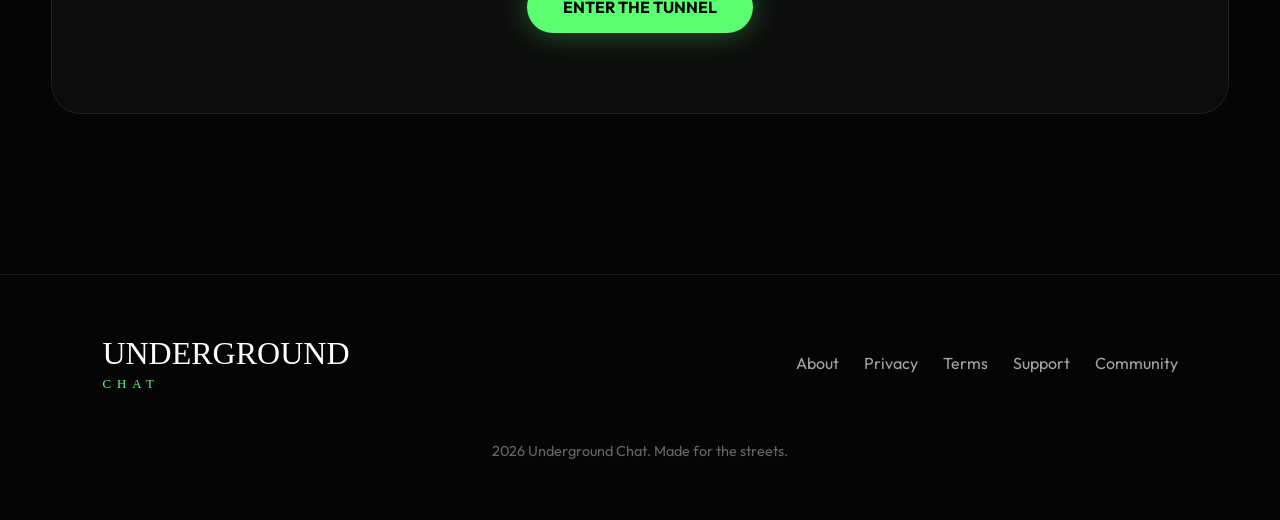
==== commit 42cc2d26: "upadted 22 lib" ====
--- a/index.html
+++ b/index.html
@@ -1,484 +1,393 @@
 <!DOCTYPE html>
 <html lang="en">
-
 <head>
-    
     <meta charset="UTF-8">
     <meta name="viewport" content="width=device-width, initial-scale=1.0">
-    
     <title>Underground Chat</title>
-    
     <meta name="theme-color" content="#050505">
     
     <link rel="preconnect" href="https://fonts.googleapis.com">
     <link rel="preconnect" href="https://fonts.gstatic.com" crossorigin>
-    
     <link href="https://fonts.googleapis.com/css2?family=Outfit:wght@300;400;600;700;900&family=Permanent+Marker&display=swap" rel="stylesheet">
     
     <link rel="stylesheet" href="style.css">
-    
+
+    <style>
+        /* ================= LOGIN POPUP / MODAL ================= */
+        .login-overlay {
+            position: fixed;
+            inset: 0;
+            background: rgba(5, 5, 5, 0.94);
+            backdrop-filter: blur(20px);
+            z-index: 10000;
+            display: flex;
+            align-items: center;
+            justify-content: center;
+            transition: opacity 0.5s ease, visibility 0.5s ease;
+        }
+
+        .login-overlay.hidden {
+            opacity: 0;
+            visibility: hidden;
+            pointer-events: none;
+        }
+
+        .login-box {
+            width: min(420px, 90%);
+            background: #111;
+            border: 2px solid rgba(255, 255, 255, 0.1);
+            border-radius: 28px;
+            padding: 40px 30px;
+            box-shadow: 0 0 50px rgba(0, 0, 0, 0.8), 0 0 30px rgba(92, 255, 114, 0.15);
+            text-align: center;
+            position: relative;
+            transform: scale(1);
+            transition: transform 0.4s ease;
+        }
+
+        .login-overlay.hidden .login-box {
+            transform: scale(0.9);
+        }
+
+        .login-box h2 {
+            font-family: 'Permanent Marker', cursive;
+            font-size: 2.2rem;
+            color: #fff;
+            margin-bottom: 8px;
+        }
+
+        .login-box h2 span {
+            color: var(--green, #5CFF72);
+        }
+
+        .login-box p {
+            color: var(--gray, #a5a5a5);
+            font-size: 0.95rem;
+            margin-bottom: 30px;
+            line-height: 1.5;
+        }
+
+        /* Google Sign-In Button Styling */
+        .google-btn {
+            width: 100%;
+            padding: 14px 20px;
+            background: #ffffff;
+            color: #111111;
+            border: none;
+            border-radius: 50px;
+            font-family: 'Outfit', sans-serif;
+            font-weight: 700;
+            font-size: 1rem;
+            cursor: pointer;
+            display: flex;
+            align-items: center;
+            justify-content: center;
+            gap: 12px;
+            box-shadow: 0 4px 15px rgba(255, 255, 255, 0.15);
+            transition: all 0.3s ease;
+        }
+
+        .google-btn:hover {
+            background: #f1f1f1;
+            transform: translateY(-3px);
+            box-shadow: 0 8px 25px rgba(92, 255, 114, 0.3);
+        }
+
+        .google-btn svg {
+            width: 20px;
+            height: 20px;
+        }
+
+        .divider {
+            display: flex;
+            align-items: center;
+            margin: 24px 0;
+            color: rgba(255, 255, 255, 0.2);
+            font-size: 0.8rem;
+            letter-spacing: 2px;
+        }
+
+        .divider::before, .divider::after {
+            content: "";
+            flex: 1;
+            height: 1px;
+            background: rgba(255, 255, 255, 0.1);
+        }
+
+        .divider span {
+            padding: 0 10px;
+        }
+
+        .guest-link {
+            display: inline-block;
+            color: var(--gray, #a5a5a5);
+            font-size: 0.85rem;
+            text-decoration: none;
+            transition: 0.3s;
+        }
+
+        .guest-link:hover {
+            color: #fff;
+        }
+    </style>
 </head>
-
 <body>
-    
+
+    <!-- ================= INITIAL LOGIN POPUP ================= -->
+    <div class="login-overlay" id="loginModal">
+        <div class="login-box">
+            <h2>UNDERGROUND <span>CHAT</span></h2>
+            <p>Sign in with your Google Account to access the tunnel wall.</p>
+            
+            <button class="google-btn" id="googleLoginBtn">
+                <svg viewBox="0 0 24 24">
+                    <path fill="#4285F4" d="M23.745 12.27c0-.7-.06-1.4-.19-2.07H12v4.51h6.6c-.29 1.52-1.14 2.82-2.4 3.68v3.05h3.88c2.27-2.09 3.665-5.17 3.665-9.17z"/>
+                    <path fill="#34A853" d="M12 24c3.24 0 5.95-1.08 7.93-2.91l-3.88-3.05c-1.08.72-2.45 1.16-4.05 1.16-3.12 0-5.77-2.11-6.72-4.96H1.29v3.13C3.26 21.3 7.31 24 12 24z"/>
+                    <path fill="#FBBC05" d="M5.28 14.24c-.25-.72-.38-1.49-.38-2.24s.13-1.52.38-2.24V6.63H1.29C.47 8.24 0 10.06 0 12s.47 3.76 1.29 5.37l3.99-3.13z"/>
+                    <path fill="#EA4335" d="M12 4.75c1.77 0 3.35.61 4.6 1.8l3.42-3.42C17.95 1.19 15.24 0 12 0 7.31 0 3.26 2.7 1.29 6.63l3.99 3.13c.95-2.85 3.6-4.96 6.72-4.96z"/>
+                </svg>
+                Continue with Google
+            </button>
+
+            <div class="divider"><span>OR</span></div>
+
+            <a href="chat.html" class="guest-link" id="skipLogin">Enter as Anonymous Spray Can</a>
+        </div>
+    </div>
+
     <!-- Noise -->
     <div class="noise"></div>
-    
+
     <!-- Smoke -->
     <div class="smoke smoke1"></div>
     <div class="smoke smoke2"></div>
-    
+
     <!-- Graffiti Background -->
     <div class="graffiti-bg">
-        
-        <img src="assets/svg/graffiti-wall.svg" class="wall">
-        
-        <img src="assets/svg/graffiti-1.svg" class="graffiti g1">
-        
-        <img src="assets/svg/graffiti-2.svg" class="graffiti g2">
-        
-    </div>
-    
+        <img src="assets/svg/graffiti-wall.svg" class="wall" alt="">
+        <img src="assets/svg/graffiti-1.svg" class="graffiti g1" alt="">
+        <img src="assets/svg/graffiti-2.svg" class="graffiti g2" alt="">
+    </div>
+
     <!-- Navigation -->
-    
     <header>
-        
         <nav>
-            
-            <a href="#" class="logo">
-            
+            <a href="index.html" class="logo">
                 UNDERGROUND
-                
                 <span>CHAT</span>
-                
             </a>
-            
             <ul>
-                
-                <li><a href="#">Home</a></li>
-                
-                <li><a href="#">Explore</a></li>
-                
-                <li><a href="#">Community</a></li>
-                
-                <li><a href="#">About</a></li>
-                
+                <li><a href="index.html">Home</a></li>
+                <li><a href="chat.html">Chat</a></li>
+                <li><a href="#">Settings</a></li>
             </ul>
-            
             <div class="nav-btn">
-                
-                <a href="#" class="login">
-                
-                    Login
-                    
-                </a>
-                
-                <a href="#" class="join">
-                
-                    Enter Tunnel</a>
-                
-            </div>
-            
+                <a href="#" class="login" id="authNavBtn">Login</a>
+                <a href="chat.html" class="join">Enter Tunnel</a>
+            </div>
         </nav>
-        
     </header>
-    
+
     <!-- ================= HERO ================= -->
-    
     <section class="hero">
-        
         <div class="hero-left">
-            
-            <p class="tag">
-                
-                PRIVATE • RAW • UNDERGROUND
-                
+            <p class="tag">PRIVATE RAW UNDERGROUND</p>
+            <h1>
+                Not Another
+                <span>Messaging App.</span>
+                A Digital Graffiti Wall.
+            </h1>
+            <p class="hero-text">
+                Chat inside an abandoned underground station where every conversation becomes part of the wall. Inspired by street culture, graffiti, comic art and urban rebellion.
             </p>
-            
-            <h1>
-                
-                Not Another
-                
-                <span>Messaging App.</span>
-                
-                A Digital Graffiti Wall.
-                
-            </h1>
-            
-            <p class="hero-text">
-                
-                Chat inside an abandoned underground station where every conversation becomes part of the wall. Inspired by street culture, graffiti, comic art and urban rebellion.
-                
+            <div class="hero-buttons">
+                <a href="chat.html" class="primary-btn">ENTER THE TUNNEL</a>
+                <a href="#" class="secondary-btn">EXPLORE</a>
+            </div>
+        </div>
+        <div class="hero-right">
+            <div class="phone">
+                <div class="chat-window">
+                    <div class="message left">Yo, tunnel open?</div>
+                    <div class="message right">Yeah. Nobody's watching.</div>
+                    <div class="message left">Leave your mark.</div>
+                    <div class="message right"></div>
+                </div>
+            </div>
+        </div>
+
+        <!-- Floating Tags -->
+        <div class="floating-tag tag1">NO RULES</div>
+        <div class="floating-tag tag2">404</div>
+        <div class="floating-tag tag3">STREET</div>
+        <div class="floating-tag tag4">CHAT</div>
+        <div class="paint paint1"></div>
+        <div class="paint paint2"></div>
+        <div class="paint paint3"></div>
+    </section>
+
+    <!-- ================= FEATURES ================= -->
+    <section class="features">
+        <div class="section-title">
+            <h2>Leave More Than Messages</h2>
+            <p>Every conversation becomes a piece of digital street culture.</p>
+        </div>
+        <div class="feature-grid">
+            <div class="feature-card">
+                <div class="feature-icon">⚡</div>
+                <h3>Instant Chat</h3>
+                <p>Fast conversations with no distractions.</p>
+            </div>
+            <div class="feature-card">
+                <div class="feature-icon">🔒</div>
+                <h3>Private Rooms</h3>
+                <p>Create hidden tunnels only your crew can access.</p>
+            </div>
+            <div class="feature-card">
+                <div class="feature-icon">🎤</div>
+                <h3>Voice Drops</h3>
+                <p>Drop voice messages like graffiti tags.</p>
+            </div>
+            <div class="feature-card">
+                <div class="feature-icon">💣</div>
+                <h3>Media Bomb</h3>
+                <p>Share images, videos and files instantly.</p>
+            </div>
+        </div>
+    </section>
+
+    <!-- ================= GRAFFITI WALL ================= -->
+    <section class="wall-section">
+        <div class="wall-text">
+            <span>THE WALL NEVER FORGETS</span>
+            <h2>Every Chat Leaves A Mark.</h2>
+            <p>
+                Every sticker, every message and every conversation becomes part of the underground wall.
+                No algorithms. No fake popularity. Only real people.
             </p>
-            
-            <div class="hero-buttons">
-                
-                <a href="#" class="primary-btn">
-                
-                    ENTER THE TUNNEL
-                    
-                </a>
-                
-                <a href="#" class="secondary-btn">
-                
-                    EXPLORE
-                    
-                </a>
-                
-            </div>
-            
-        </div>
-        
-        <div class="hero-right">
-            
-            <div class="phone">
-                
-                <div class="chat-window">
-                    
-                    <div class="message left">
-                        
-                        Yo, tunnel open?
-                        
-                    </div>
-                    
-                    <div class="message right">
-                        
-                        Yeah. Nobody's watching.
-                        
-                    </div>
-                    
-                    <div class="message left">
-                        
-                        Leave your mark.
-                        
-                    </div>
-                    
-                    <div class="message right">
-                        
-                        🎨🔥
-                        
-                    </div>
-                    
-                </div>
-                
-            </div>
-            
-        </div>
-        
-        <!-- Floating Graffiti -->
-        
-        <div class="floating-tag tag1">
-            
-            NO RULES
-            
-        </div>
-        
-        <div class="floating-tag tag2">
-            
-            404
-            
-        </div>
-        
-        <div class="floating-tag tag3">
-            
-            STREET
-            
-        </div>
-        
-        <div class="floating-tag tag4">
-            
-            CHAT
-            
-        </div>
-        
-        <div class="paint paint1"></div>
-        
-        <div class="paint paint2"></div>
-        
-        <div class="paint paint3"></div>
-        
-    </section>
-    
-    <!-- Continue Part 2 -->
-    <!-- ================= FEATURES ================= -->
-
-<section class="features">
-    
-    <div class="section-title">
-        
-        <h2>Leave More Than Messages</h2>
-        
-        <p>
-            Every conversation becomes a piece of digital street culture.
-        </p>
-        
-    </div>
-    
-    <div class="feature-grid">
-        
-        <div class="feature-card">
-            
-            <div class="feature-icon">💬</div>
-            
-            <h3>Instant Chat</h3>
-            
-            <p>
-                Fast conversations with no distractions.
-            </p>
-            
-        </div>
-        
-        <div class="feature-card">
-            
-            <div class="feature-icon">🔒</div>
-            
-            <h3>Private Rooms</h3>
-            
-            <p>
-                Create hidden tunnels only your crew can access.
-            </p>
-            
-        </div>
-        
-        <div class="feature-card">
-            
-            <div class="feature-icon">🎤</div>
-            
-            <h3>Voice Drops</h3>
-            
-            <p>
-                Drop voice messages like graffiti tags.
-            </p>
-            
-        </div>
-        
-        <div class="feature-card">
-            
-            <div class="feature-icon">📸</div>
-            
-            <h3>Media Bomb</h3>
-            
-            <p>
-                Share images, videos and files instantly.
-            </p>
-            
-        </div>
-        
-    </div>
-    
-</section>
-
-<!-- ================= GRAFFITI WALL ================= -->
-
-<section class="wall-section">
-    
-    <div class="wall-text">
-        
-        <span>THE WALL NEVER FORGETS</span>
-        
-        <h2>
-            
-            Every Chat Leaves A Mark.
-            
-        </h2>
-        
-        <p>
-            
-            Every sticker, every message and every conversation
-            becomes part of the underground wall.
-            
-            No algorithms.
-            
-            No fake popularity.
-            
-            Only real people.
-            
-        </p>
-        
-        <a href="#" class="primary-btn">
-        
-            START WRITING
-            
-        </a>
-        
-    </div>
-    
-    <div class="wall-preview">
-        
-        <img src="assets/svg/graffiti-wall.svg" alt="Graffiti Wall">
-        
-    </div>
-    
-</section>
-
-<!-- ================= STICKER STRIP ================= -->
-
-<section class="stickers">
-    
-    <div class="sticker">NO RULES</div>
-    
-    <div class="sticker">404</div>
-    
-    <div class="sticker">UNDERGROUND</div>
-    
-    <div class="sticker">SPRAY</div>
-    
-    <div class="sticker">RAW</div>
-    
-    <div class="sticker">PRIVATE</div>
-    
-    <div class="sticker">CHAOS</div>
-    
-    <div class="sticker">CHAT</div>
-    
-</section>
-
-<!-- ================= COMMUNITY ================= -->
-
-<section class="community">
-    
-    <h2>
-        
-        Join The Underground.
-        
-    </h2>
-    
-    <p>
-        
-        Thousands of conversations.
-        One hidden city.
-        
-    </p>
-    
-    <div class="stats">
-        
-        <div>
-            
-            <h3>50K+</h3>
-            
-            <span>Members</span>
-            
-        </div>
-        
-        <div>
-            
-            <h3>3M+</h3>
-            
-            <span>Messages</span>
-            
-        </div>
-        
-        <div>
-            
-            <h3>120+</h3>
-            
-            <span>Communities</span>
-            
-        </div>
-        
-    </div>
-    
-</section>
-
-<!-- Continue Part 3 -->
-
-<!-- ================= CALL TO ACTION ================= -->
-
-<section class="cta">
-    
-    <div class="cta-content">
-        
-        <span class="cta-tag">
-        
-            BEYOND THE SURFACE
-            
-        </span>
-        
-        <h2>
-            
-            This Isn't Social Media.
-            
-            It's Underground.
-            
-        </h2>
-        
-        <p>
-            
-            No endless scrolling.
-            No fake followers.
-            Just conversations that matter.
-            
-        </p>
-        
-        <a href="#" class="primary-btn">
-        
-            ENTER THE TUNNEL
-            
-        </a>
-        
-    </div>
-    
-</section>
-
-<!-- ================= FOOTER ================= -->
-
-<footer>
-    
-    <div class="footer-logo">
-        
-        UNDERGROUND
-        
-        <span>CHAT</span>
-        
-    </div>
-    
-    <div class="footer-links">
-        
-        <a href="#">About</a>
-        
-        <a href="#">Privacy</a>
-        
-        <a href="#">Terms</a>
-        
-        <a href="#">Support</a>
-        
-        <a href="#">Community</a>
-        
-    </div>
-    
-    <p class="copyright">
-        
-        © 2026 Underground Chat.
-        Made for the streets.
-        
-    </p>
-    
-</footer>
-
-<!-- ================= DECORATION ================= -->
-
-<div class="corner-graffiti">
-    
-    <img src="assets/svg/graffiti-1.svg" alt="">
-    
-</div>
-
-<div class="bottom-graffiti">
-    
-    <img src="assets/svg/graffiti-2.svg" alt="">
-    
-</div>
-
-<div class="wall-overlay">
-    
-    <img src="assets/svg/graffiti-wall.svg" alt="">
-    
-</div>
-
-<!-- ================= SCRIPT ================= -->
-
-<script src="script.js"></script>
-
+            <a href="chat.html" class="primary-btn">START WRITING</a>
+        </div>
+        <div class="wall-preview">
+            <img src="assets/svg/graffiti-wall.svg" alt="Graffiti Wall">
+        </div>
+    </section>
+
+    <!-- ================= STICKER STRIP ================= -->
+    <section class="stickers">
+        <div class="sticker">NO RULES</div>
+        <div class="sticker">404</div>
+        <div class="sticker">UNDERGROUND</div>
+        <div class="sticker">SPRAY</div>
+        <div class="sticker">RAW</div>
+        <div class="sticker">PRIVATE</div>
+        <div class="sticker">CHAOS</div>
+        <div class="sticker">CHAT</div>
+    </section>
+
+    <!-- ================= COMMUNITY ================= -->
+    <section class="community">
+        <h2>Join The Underground.</h2>
+        <p>Thousands of conversations. One hidden city.</p>
+        <div class="stats">
+            <div>
+                <h3>50K+</h3>
+                <span>Members</span>
+            </div>
+            <div>
+                <h3>3M+</h3>
+                <span>Messages</span>
+            </div>
+            <div>
+                <h3>120+</h3>
+                <span>Communities</span>
+            </div>
+        </div>
+    </section>
+
+    <!-- ================= CALL TO ACTION ================= -->
+    <section class="cta">
+        <div class="cta-content">
+            <span class="cta-tag">BEYOND THE SURFACE</span>
+            <h2>This Isn't Social Media. It's Underground.</h2>
+            <p>No endless scrolling. No fake followers. Just conversations that matter.</p>
+            <a href="chat.html" class="primary-btn">ENTER THE TUNNEL</a>
+        </div>
+    </section>
+
+    <!-- ================= FOOTER ================= -->
+    <footer>
+        <div class="footer-logo">
+            UNDERGROUND
+            <span>CHAT</span>
+        </div>
+        <div class="footer-links">
+            <a href="#">About</a>
+            <a href="#">Privacy</a>
+            <a href="#">Terms</a>
+            <a href="#">Support</a>
+            <a href="#">Community</a>
+        </div>
+        <p class="copyright">2026 Underground Chat. Made for the streets.</p>
+    </footer>
+
+    <!-- ================= DECORATION ================= -->
+    <div class="corner-graffiti">
+        <img src="assets/svg/graffiti-1.svg" alt="">
+    </div>
+    <div class="bottom-graffiti">
+        <img src="assets/svg/graffiti-2.svg" alt="">
+    </div>
+    <div class="wall-overlay">
+        <img src="assets/svg/graffiti-wall.svg" alt="">
+    </div>
+
+    <!-- ================= SCRIPT ================= -->
+    <script src="script.js"></script>
+    <script>
+        const loginModal = document.getElementById("loginModal");
+        const googleLoginBtn = document.getElementById("googleLoginBtn");
+        const skipLogin = document.getElementById("skipLogin");
+        const authNavBtn = document.getElementById("authNavBtn");
+
+        let isLoggedIn = false;
+
+        function setLoggedInState(loggedIn) {
+            isLoggedIn = loggedIn;
+            if (isLoggedIn) {
+                loginModal.classList.add("hidden");
+                authNavBtn.textContent = "Logout";
+                authNavBtn.style.borderColor = "rgba(255, 90, 90, 0.4)";
+                authNavBtn.style.color = "#ff6b6b";
+            } else {
+                loginModal.classList.remove("hidden");
+                authNavBtn.textContent = "Login";
+                authNavBtn.style.borderColor = "rgba(255, 255, 255, 0.2)";
+                authNavBtn.style.color = "#ffffff";
+            }
+        }
+
+        // Google Sign In trigger: logs in and navigates directly to chat
+        googleLoginBtn.addEventListener("click", () => {
+            setLoggedInState(true);
+            window.location.href = "chat.html";
+        });
+
+        // Anonymous trigger: logs in and navigates directly to chat
+        skipLogin.addEventListener("click", (e) => {
+            e.preventDefault();
+            setLoggedInState(true);
+            window.location.href = "chat.html";
+        });
+
+        // Toggle Login / Logout from navbar
+        authNavBtn.addEventListener("click", (e) => {
+            e.preventDefault();
+            if (isLoggedIn) {
+                setLoggedInState(false);
+            } else {
+                loginModal.classList.remove("hidden");
+            }
+        });
+    </script>
 </body>
-
 </html>
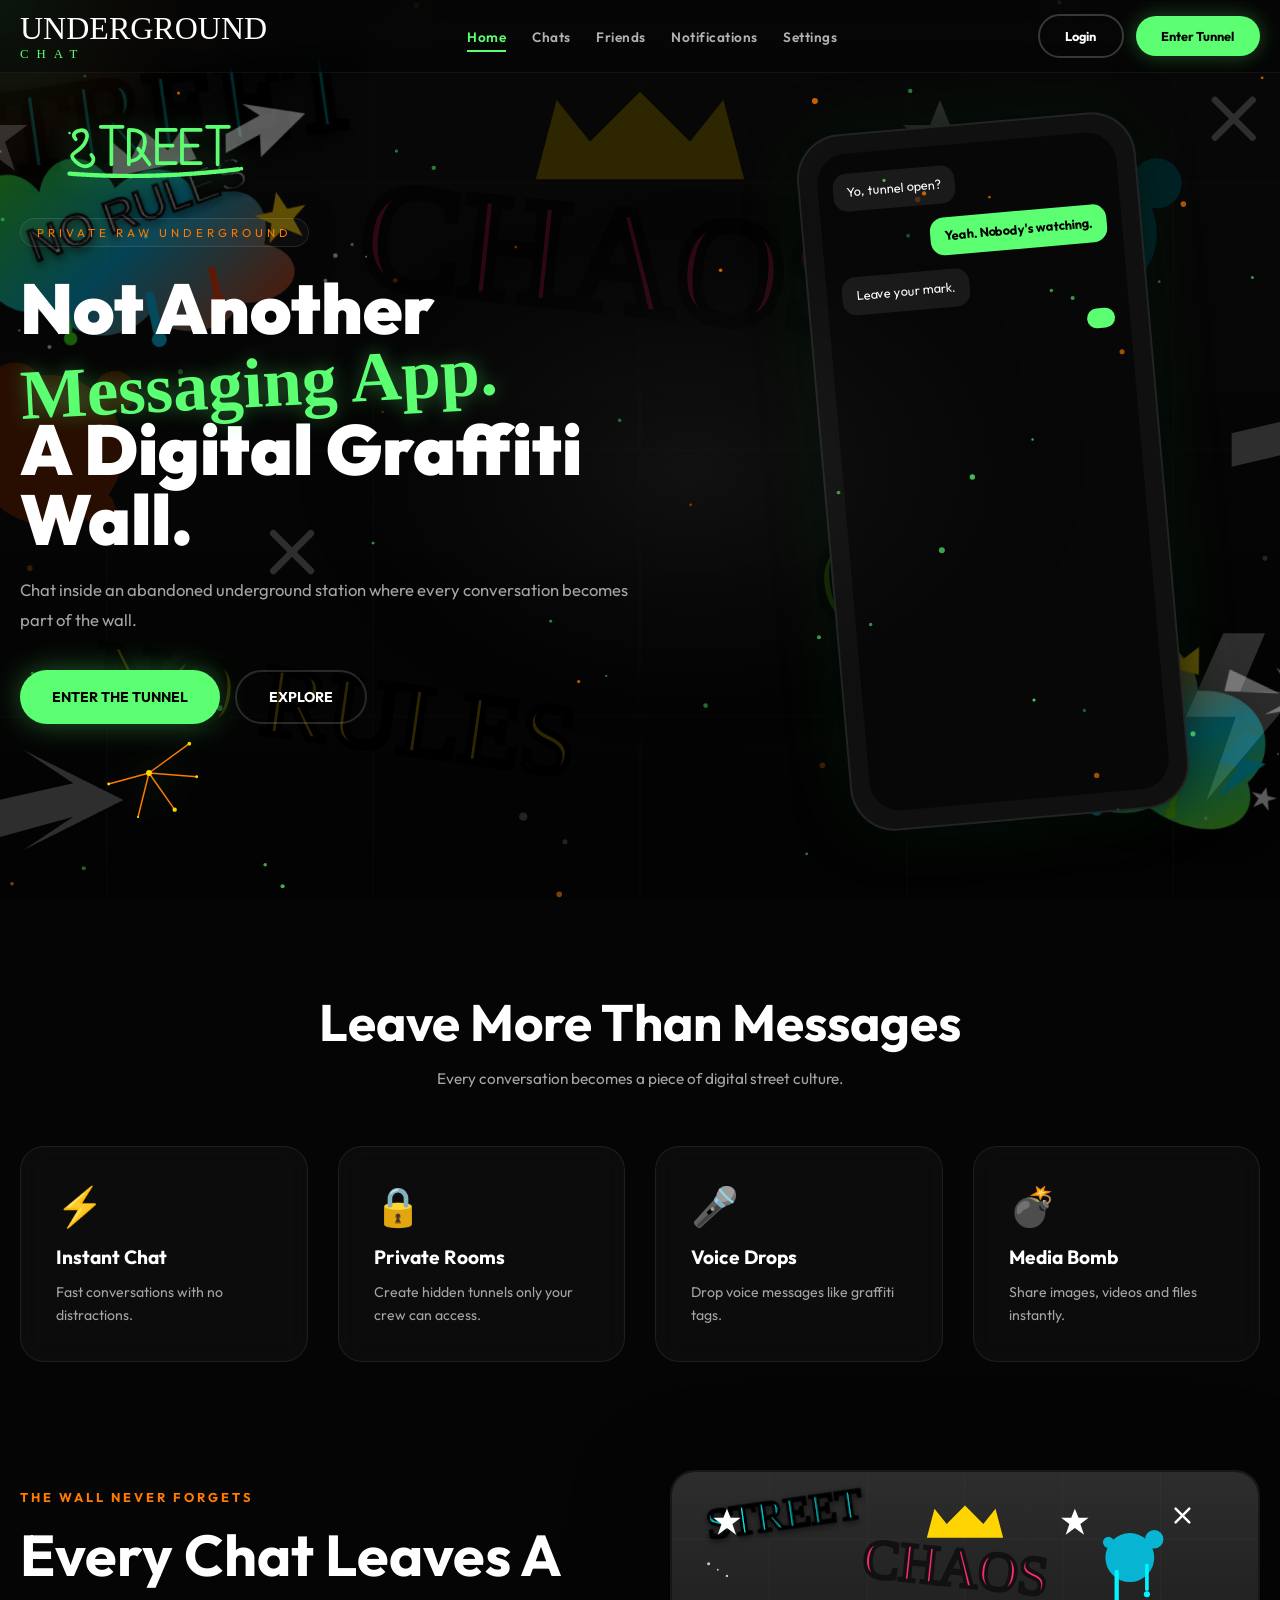
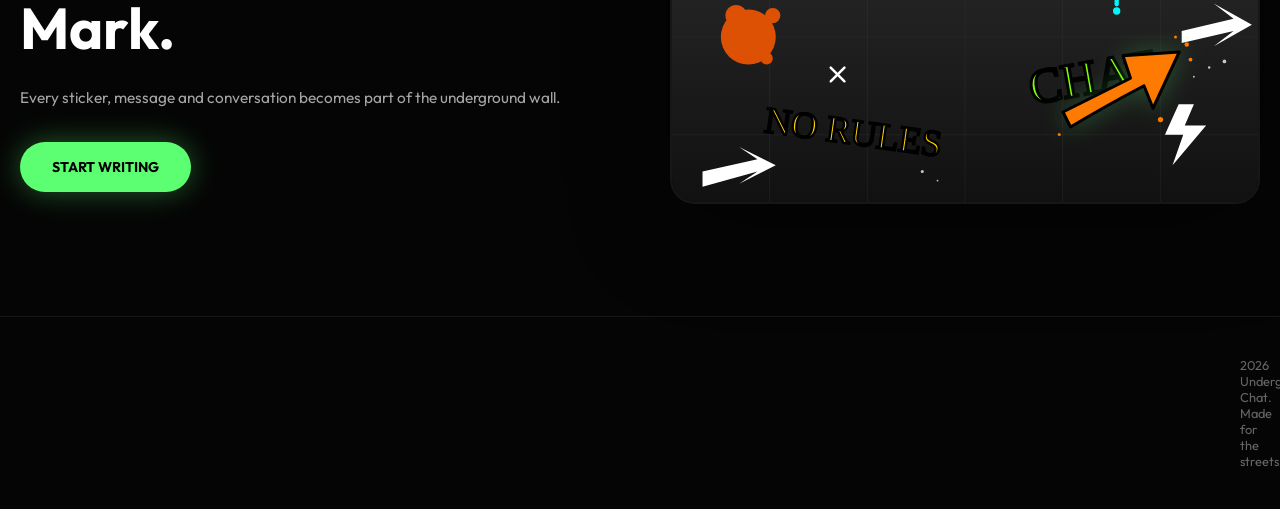
==== commit 63e77f5f: "latest" ====
--- a/index.html
+++ b/index.html
@@ -13,8 +13,123 @@
     <link rel="stylesheet" href="style.css">
 
     <style>
-        /* ================= LOGIN POPUP / MODAL ================= */
-        .login-overlay {
+        /* ================= MOUSE GLOW & CANVAS ================= */
+        #mouse-glow {
+            position: fixed;
+            top: 0;
+            left: 0;
+            width: 400px;
+            height: 400px;
+            border-radius: 50%;
+            background: radial-gradient(circle, rgba(92, 255, 114, 0.12) 0%, rgba(255, 122, 0, 0.04) 45%, transparent 70%);
+            pointer-events: none;
+            z-index: 10;
+            transform: translate(-50%, -50%);
+            transition: transform 0.04s linear;
+        }
+
+        #particles-canvas {
+            position: fixed;
+            top: 0;
+            left: 0;
+            width: 100vw;
+            height: 100vh;
+            pointer-events: none;
+            z-index: 1;
+        }
+
+        .ambient-smoke {
+            position: fixed;
+            inset: 0;
+            pointer-events: none;
+            z-index: 1;
+            opacity: 0.3;
+            background: url('assets/svg/smoke.svg') center/cover no-repeat;
+            animation: smokeMove 25s infinite alternate ease-in-out;
+        }
+
+        @keyframes smokeMove {
+            0% { transform: scale(1) translate(0, 0); }
+            100% { transform: scale(1.1) translate(-30px, 20px); }
+        }
+
+        /* Animated SVG elements */
+        .svg-float {
+            position: absolute;
+            pointer-events: none;
+            z-index: 4;
+            filter: drop-shadow(0 0 12px rgba(92, 255, 114, 0.25));
+        }
+
+        .svg-tag {
+            top: 12%;
+            left: 3%;
+            width: 200px;
+            animation: floatAnim 5s ease-in-out infinite alternate;
+        }
+
+        .svg-arrow {
+            bottom: 15%;
+            right: 5%;
+            width: 150px;
+            animation: pulseGlow 2.5s infinite ease-in-out alternate;
+        }
+
+        .svg-crown {
+            top: -30px;
+            right: 20px;
+            width: 65px;
+            animation: floatAnim 4s ease-in-out infinite alternate-reverse;
+        }
+
+        .svg-sparks {
+            bottom: 8%;
+            left: 6%;
+            width: 110px;
+            animation: pulseGlow 1.8s infinite ease-in-out alternate;
+        }
+
+        @keyframes floatAnim {
+            0% { transform: translateY(0px) rotate(0deg); }
+            100% { transform: translateY(-12px) rotate(2deg); }
+        }
+
+        @keyframes pulseGlow {
+            0% { opacity: 0.4; filter: drop-shadow(0 0 2px rgba(255, 122, 0, 0.3)); }
+            100% { opacity: 1; filter: drop-shadow(0 0 18px rgba(255, 122, 0, 0.9)); }
+        }
+
+        /* ================= CLEAN NAVIGATION STYLES ================= */
+        nav ul {
+            display: flex;
+            align-items: center;
+            gap: clamp(15px, 2vw, 32px);
+            list-style: none;
+        }
+
+        nav ul li a {
+            text-decoration: none;
+            color: #b0b0b0;
+            font-family: 'Outfit', sans-serif;
+            font-weight: 600;
+            font-size: clamp(0.85rem, 1vw, 0.95rem);
+            letter-spacing: 0.5px;
+            transition: color 0.3s ease;
+        }
+
+        nav ul li a:hover, nav ul li a.active {
+            color: var(--green, #5CFF72);
+        }
+
+        /* Responsive Navigation Controls */
+        @media (max-width: 768px) {
+            nav ul {
+                display: none !important; /* Hide navigation links entirely on Mobile view */
+            }
+        }
+
+        /* ================= AUTH & PROFILE MODALS ================= */
+        .modal-overlay {
             position: fixed;
             inset: 0;
             background: rgba(5, 5, 5, 0.94);
@@ -23,51 +138,43 @@
             display: flex;
             align-items: center;
             justify-content: center;
-            transition: opacity 0.5s ease, visibility 0.5s ease;
-        }
-
-        .login-overlay.hidden {
+            opacity: 1;
+            visibility: visible;
+            transition: opacity 0.4s ease, visibility 0.4s ease;
+        }
+
+        .modal-overlay.hidden {
             opacity: 0;
             visibility: hidden;
             pointer-events: none;
         }
 
-        .login-box {
+        .modal-box {
             width: min(420px, 90%);
-            background: #111;
+            background: var(--surface, #111111);
             border: 2px solid rgba(255, 255, 255, 0.1);
             border-radius: 28px;
             padding: 40px 30px;
             box-shadow: 0 0 50px rgba(0, 0, 0, 0.8), 0 0 30px rgba(92, 255, 114, 0.15);
             text-align: center;
             position: relative;
-            transform: scale(1);
-            transition: transform 0.4s ease;
-        }
-
-        .login-overlay.hidden .login-box {
-            transform: scale(0.9);
-        }
-
-        .login-box h2 {
+        }
+
+        .modal-box h2 {
             font-family: 'Permanent Marker', cursive;
             font-size: 2.2rem;
             color: #fff;
             margin-bottom: 8px;
         }
 
-        .login-box h2 span {
-            color: var(--green, #5CFF72);
-        }
-
-        .login-box p {
+        .modal-box h2 span { color: var(--green, #5CFF72); }
+
+        .modal-box p {
             color: var(--gray, #a5a5a5);
             font-size: 0.95rem;
-            margin-bottom: 30px;
-            line-height: 1.5;
-        }
-
-        /* Google Sign-In Button Styling */
+            margin-bottom: 25px;
+        }
+
         .google-btn {
             width: 100%;
             padding: 14px 20px;
@@ -89,14 +196,11 @@
 
         .google-btn:hover {
             background: #f1f1f1;
-            transform: translateY(-3px);
+            transform: translateY(-2px);
             box-shadow: 0 8px 25px rgba(92, 255, 114, 0.3);
         }
 
-        .google-btn svg {
-            width: 20px;
-            height: 20px;
-        }
+        .google-btn svg { width: 20px; height: 20px; }
 
         .divider {
             display: flex;
@@ -104,7 +208,6 @@
             margin: 24px 0;
             color: rgba(255, 255, 255, 0.2);
             font-size: 0.8rem;
-            letter-spacing: 2px;
         }
 
         .divider::before, .divider::after {
@@ -114,28 +217,145 @@
             background: rgba(255, 255, 255, 0.1);
         }
 
-        .divider span {
-            padding: 0 10px;
-        }
+        .divider span { padding: 0 10px; }
 
         .guest-link {
-            display: inline-block;
             color: var(--gray, #a5a5a5);
             font-size: 0.85rem;
             text-decoration: none;
-            transition: 0.3s;
-        }
-
-        .guest-link:hover {
+            cursor: pointer;
+        }
+
+        .guest-link:hover { color: #fff; }
+
+        /* User Profile Modal Specifics */
+        .profile-avatar-wrapper {
+            position: relative;
+            width: 90px;
+            height: 90px;
+            margin: 0 auto 15px auto;
+        }
+
+        .profile-pfp {
+            width: 100%;
+            height: 100%;
+            border-radius: 50%;
+            object-fit: cover;
+            border: 3px solid var(--green, #5CFF72);
+            box-shadow: 0 0 20px rgba(92, 255, 114, 0.4);
+        }
+
+        .profile-info-list {
+            background: rgba(255, 255, 255, 0.03);
+            border: 1px solid rgba(255, 255, 255, 0.08);
+            border-radius: 16px;
+            padding: 15px;
+            margin: 20px 0;
+            text-align: left;
+            display: flex;
+            flex-direction: column;
+            gap: 12px;
+        }
+
+        .info-item {
+            display: flex;
+            justify-content: space-between;
+            align-items: center;
+            font-size: 0.9rem;
+        }
+
+        .info-item .label { color: var(--gray, #a5a5a5); font-weight: 500; }
+        .info-item .value { color: #fff; font-weight: 700; }
+        .info-item .value.tag-id { color: var(--orange, #FF7A00); font-family: monospace; }
+
+        .btn-logout {
+            width: 100%;
+            padding: 12px;
+            background: rgba(255, 46, 122, 0.15);
+            color: var(--pink, #FF2E7A);
+            border: 1px solid rgba(255, 46, 122, 0.4);
+            border-radius: 50px;
+            font-family: 'Outfit', sans-serif;
+            font-weight: 700;
+            font-size: 0.95rem;
+            cursor: pointer;
+            transition: all 0.3s ease;
+        }
+
+        .btn-logout:hover {
+            background: var(--pink, #FF2E7A);
+            color: #fff;
+            box-shadow: 0 0 20px rgba(255, 46, 122, 0.4);
+        }
+
+        .close-modal-btn {
+            position: absolute;
+            top: 15px;
+            right: 20px;
+            background: transparent;
+            border: none;
+            color: var(--gray, #a5a5a5);
+            font-size: 1.5rem;
+            cursor: pointer;
+        }
+
+        .close-modal-btn:hover { color: #fff; }
+
+        /* Nav User Badge */
+        .user-nav-badge {
+            display: flex;
+            align-items: center;
+            gap: 10px;
+            background: rgba(255, 255, 255, 0.05);
+            border: 1px solid rgba(255, 255, 255, 0.1);
+            padding: 6px 14px;
+            border-radius: 40px;
+            cursor: pointer;
+            transition: all 0.3s;
+        }
+
+        .user-nav-badge.hidden { display: none; }
+
+        .user-nav-badge:hover {
+            border-color: var(--green, #5CFF72);
+            background: rgba(92, 255, 114, 0.08);
+        }
+
+        .user-nav-badge img {
+            width: 28px;
+            height: 28px;
+            border-radius: 50%;
+            border: 1.5px solid var(--green, #5CFF72);
+        }
+
+        .user-nav-badge span {
+            font-size: 0.85rem;
+            font-weight: 700;
             color: #fff;
         }
     </style>
 </head>
 <body>
 
-    <!-- ================= INITIAL LOGIN POPUP ================= -->
-    <div class="login-overlay" id="loginModal">
-        <div class="login-box">
+    <!-- Interactive BG Effects -->
+    <div id="mouse-glow"></div>
+    <canvas id="particles-canvas"></canvas>
+    <div class="ambient-smoke"></div>
+
+    <!-- Noise -->
+    <div class="noise"></div>
+
+    <!-- Graffiti Background -->
+    <div class="graffiti-bg">
+        <img src="assets/svg/graffiti-wall.svg" class="wall" alt="">
+        <img src="assets/svg/graffiti-1.svg" class="graffiti g1" alt="">
+        <img src="assets/svg/graffiti-2.svg" class="graffiti g2" alt="">
+    </div>
+
+    <!-- ================= LOGIN MODAL ================= -->
+    <div class="modal-overlay hidden" id="loginModal">
+        <div class="modal-box">
+            <img src="assets/svg/graffiti-crown.svg" class="svg-float svg-crown" alt="">
             <h2>UNDERGROUND <span>CHAT</span></h2>
             <p>Sign in with your Google Account to access the tunnel wall.</p>
             
@@ -151,22 +371,38 @@
 
             <div class="divider"><span>OR</span></div>
 
-            <a href="chat.html" class="guest-link" id="skipLogin">Enter as Anonymous Spray Can</a>
+            <a href="#" class="guest-link" id="skipLogin">Enter as Anonymous Spray Can</a>
         </div>
     </div>
 
-    <!-- Noise -->
-    <div class="noise"></div>
-
-    <!-- Smoke -->
-    <div class="smoke smoke1"></div>
-    <div class="smoke smoke2"></div>
-
-    <!-- Graffiti Background -->
-    <div class="graffiti-bg">
-        <img src="assets/svg/graffiti-wall.svg" class="wall" alt="">
-        <img src="assets/svg/graffiti-1.svg" class="graffiti g1" alt="">
-        <img src="assets/svg/graffiti-2.svg" class="graffiti g2" alt="">
+    <!-- ================= USER PROFILE MODAL ================= -->
+    <div class="modal-overlay hidden" id="profileModal">
+        <div class="modal-box">
+            <button class="close-modal-btn" id="closeProfileBtn">&times;</button>
+            
+            <div class="profile-avatar-wrapper">
+                <img src="" alt="Profile Picture" class="profile-pfp" id="profileImg">
+            </div>
+            <h2 id="profileNameDisplay">User Name</h2>
+            <p style="margin-bottom: 0;">Verified Tagger</p>
+
+            <div class="profile-info-list">
+                <div class="info-item">
+                    <span class="label">Display Name</span>
+                    <span class="value" id="profileDisplayName">---</span>
+                </div>
+                <div class="info-item">
+                    <span class="label">User ID</span>
+                    <span class="value tag-id" id="profileId">#000000</span>
+                </div>
+                <div class="info-item">
+                    <span class="label">Account Status</span>
+                    <span class="value" style="color: var(--green, #5CFF72);">● Active</span>
+                </div>
+            </div>
+
+            <button class="btn-logout" id="logoutBtn">Logout</button>
+        </div>
     </div>
 
     <!-- Navigation -->
@@ -177,19 +413,31 @@
                 <span>CHAT</span>
             </a>
             <ul>
-                <li><a href="index.html">Home</a></li>
-                <li><a href="chat.html">Chat</a></li>
+                <li><a href="index.html" class="active">Home</a></li>
+                <li><a href="chat.html">Chats</a></li>
+                <li><a href="friends.html">Friends</a></li>
+                <li><a href="#">Notifications</a></li>
                 <li><a href="#">Settings</a></li>
             </ul>
             <div class="nav-btn">
                 <a href="#" class="login" id="authNavBtn">Login</a>
+                
+                <!-- Dynamic Nav Badge for User Profile -->
+                <div class="user-nav-badge hidden" id="userBadge">
+                    <img src="" alt="User Avatar" id="navPfp">
+                    <span id="navName">Profile</span>
+                </div>
+
                 <a href="chat.html" class="join">Enter Tunnel</a>
             </div>
         </nav>
     </header>
 
-    <!-- ================= HERO ================= -->
+    <!-- HERO -->
     <section class="hero">
+        <img src="assets/svg/graffiti-tag.svg" class="svg-float svg-tag" alt="">
+        <img src="assets/svg/sparks.svg" class="svg-float svg-sparks" alt="">
+        
         <div class="hero-left">
             <p class="tag">PRIVATE RAW UNDERGROUND</p>
             <h1>
@@ -198,7 +446,7 @@
                 A Digital Graffiti Wall.
             </h1>
             <p class="hero-text">
-                Chat inside an abandoned underground station where every conversation becomes part of the wall. Inspired by street culture, graffiti, comic art and urban rebellion.
+                Chat inside an abandoned underground station where every conversation becomes part of the wall.
             </p>
             <div class="hero-buttons">
                 <a href="chat.html" class="primary-btn">ENTER THE TUNNEL</a>
@@ -215,18 +463,9 @@
                 </div>
             </div>
         </div>
-
-        <!-- Floating Tags -->
-        <div class="floating-tag tag1">NO RULES</div>
-        <div class="floating-tag tag2">404</div>
-        <div class="floating-tag tag3">STREET</div>
-        <div class="floating-tag tag4">CHAT</div>
-        <div class="paint paint1"></div>
-        <div class="paint paint2"></div>
-        <div class="paint paint3"></div>
     </section>
 
-    <!-- ================= FEATURES ================= -->
+    <!-- FEATURES -->
     <section class="features">
         <div class="section-title">
             <h2>Leave More Than Messages</h2>
@@ -256,15 +495,13 @@
         </div>
     </section>
 
-    <!-- ================= GRAFFITI WALL ================= -->
-    <section class="wall-section">
+    <!-- GRAFFITI WALL -->
+    <section class="wall-section" style="position: relative;">
+        <img src="assets/svg/graffiti-arrow.svg" class="svg-float svg-arrow" alt="">
         <div class="wall-text">
             <span>THE WALL NEVER FORGETS</span>
             <h2>Every Chat Leaves A Mark.</h2>
-            <p>
-                Every sticker, every message and every conversation becomes part of the underground wall.
-                No algorithms. No fake popularity. Only real people.
-            </p>
+            <p>Every sticker, message and conversation becomes part of the underground wall.</p>
             <a href="chat.html" class="primary-btn">START WRITING</a>
         </div>
         <div class="wall-preview">
@@ -272,122 +509,156 @@
         </div>
     </section>
 
-    <!-- ================= STICKER STRIP ================= -->
-    <section class="stickers">
-        <div class="sticker">NO RULES</div>
-        <div class="sticker">404</div>
-        <div class="sticker">UNDERGROUND</div>
-        <div class="sticker">SPRAY</div>
-        <div class="sticker">RAW</div>
-        <div class="sticker">PRIVATE</div>
-        <div class="sticker">CHAOS</div>
-        <div class="sticker">CHAT</div>
-    </section>
-
-    <!-- ================= COMMUNITY ================= -->
-    <section class="community">
-        <h2>Join The Underground.</h2>
-        <p>Thousands of conversations. One hidden city.</p>
-        <div class="stats">
-            <div>
-                <h3>50K+</h3>
-                <span>Members</span>
-            </div>
-            <div>
-                <h3>3M+</h3>
-                <span>Messages</span>
-            </div>
-            <div>
-                <h3>120+</h3>
-                <span>Communities</span>
-            </div>
-        </div>
-    </section>
-
-    <!-- ================= CALL TO ACTION ================= -->
-    <section class="cta">
-        <div class="cta-content">
-            <span class="cta-tag">BEYOND THE SURFACE</span>
-            <h2>This Isn't Social Media. It's Underground.</h2>
-            <p>No endless scrolling. No fake followers. Just conversations that matter.</p>
-            <a href="chat.html" class="primary-btn">ENTER THE TUNNEL</a>
-        </div>
-    </section>
-
-    <!-- ================= FOOTER ================= -->
     <footer>
-        <div class="footer-logo">
-            UNDERGROUND
-            <span>CHAT</span>
-        </div>
-        <div class="footer-links">
-            <a href="#">About</a>
-            <a href="#">Privacy</a>
-            <a href="#">Terms</a>
-            <a href="#">Support</a>
-            <a href="#">Community</a>
-        </div>
         <p class="copyright">2026 Underground Chat. Made for the streets.</p>
     </footer>
 
-    <!-- ================= DECORATION ================= -->
-    <div class="corner-graffiti">
-        <img src="assets/svg/graffiti-1.svg" alt="">
-    </div>
-    <div class="bottom-graffiti">
-        <img src="assets/svg/graffiti-2.svg" alt="">
-    </div>
-    <div class="wall-overlay">
-        <img src="assets/svg/graffiti-wall.svg" alt="">
-    </div>
-
-    <!-- ================= SCRIPT ================= -->
-    <script src="script.js"></script>
+    <!-- SCRIPT -->
     <script>
+        // --- 1. AUTHENTICATION & PROFILE LOGIC ---
         const loginModal = document.getElementById("loginModal");
+        const profileModal = document.getElementById("profileModal");
         const googleLoginBtn = document.getElementById("googleLoginBtn");
         const skipLogin = document.getElementById("skipLogin");
         const authNavBtn = document.getElementById("authNavBtn");
-
-        let isLoggedIn = false;
-
-        function setLoggedInState(loggedIn) {
-            isLoggedIn = loggedIn;
-            if (isLoggedIn) {
+        const userBadge = document.getElementById("userBadge");
+        const logoutBtn = document.getElementById("logoutBtn");
+        const closeProfileBtn = document.getElementById("closeProfileBtn");
+
+        // Profile Display Elements
+        const profileImg = document.getElementById("profileImg");
+        const profileNameDisplay = document.getElementById("profileNameDisplay");
+        const profileDisplayName = document.getElementById("profileDisplayName");
+        const profileId = document.getElementById("profileId");
+        const navPfp = document.getElementById("navPfp");
+        const navName = document.getElementById("navName");
+
+        // Simulate Google Sign-In Data
+        function loginWithUser(userObj) {
+            localStorage.setItem("ug_user", JSON.stringify(userObj));
+            updateAuthUI();
+        }
+
+        function updateAuthUI() {
+            const savedUser = JSON.parse(localStorage.getItem("ug_user"));
+
+            if (savedUser) {
+                // Logged In State
                 loginModal.classList.add("hidden");
-                authNavBtn.textContent = "Logout";
-                authNavBtn.style.borderColor = "rgba(255, 90, 90, 0.4)";
-                authNavBtn.style.color = "#ff6b6b";
+                authNavBtn.style.display = "none";
+                userBadge.classList.remove("hidden");
+
+                // Set User Data in Nav & Modal
+                navPfp.src = savedUser.photoUrl;
+                navName.textContent = savedUser.displayName.split(" ")[0];
+
+                profileImg.src = savedUser.photoUrl;
+                profileNameDisplay.textContent = savedUser.displayName;
+                profileDisplayName.textContent = savedUser.displayName;
+                profileId.textContent = savedUser.id;
             } else {
-                loginModal.classList.remove("hidden");
-                authNavBtn.textContent = "Login";
-                authNavBtn.style.borderColor = "rgba(255, 255, 255, 0.2)";
-                authNavBtn.style.color = "#ffffff";
+                // Logged Out State
+                authNavBtn.style.display = "inline-flex";
+                userBadge.classList.add("hidden");
+                profileModal.classList.add("hidden");
             }
         }
 
-        // Google Sign In trigger: logs in and navigates directly to chat
+        // Event Listeners for Auth & Profile
         googleLoginBtn.addEventListener("click", () => {
-            setLoggedInState(true);
-            window.location.href = "chat.html";
+            const randomId = Math.floor(100000 + Math.random() * 900000);
+            loginWithUser({
+                id: `#UG-${randomId}`,
+                displayName: "Alex 'Toxic' Mercer",
+                photoUrl: "https://images.unsplash.com/photo-1535713875002-d1d0cf377fde?auto=format&fit=crop&w=150&q=80"
+            });
         });
 
-        // Anonymous trigger: logs in and navigates directly to chat
         skipLogin.addEventListener("click", (e) => {
             e.preventDefault();
-            setLoggedInState(true);
-            window.location.href = "chat.html";
+            const randomId = Math.floor(100000 + Math.random() * 900000);
+            loginWithUser({
+                id: `#TAG-${randomId}`,
+                displayName: "Anon Spray Can",
+                photoUrl: "https://images.unsplash.com/photo-1534528741775-53994a69daeb?auto=format&fit=crop&w=150&q=80"
+            });
         });
 
-        // Toggle Login / Logout from navbar
         authNavBtn.addEventListener("click", (e) => {
             e.preventDefault();
-            if (isLoggedIn) {
-                setLoggedInState(false);
-            } else {
-                loginModal.classList.remove("hidden");
+            loginModal.classList.remove("hidden");
+        });
+
+        userBadge.addEventListener("click", () => {
+            profileModal.classList.remove("hidden");
+        });
+
+        closeProfileBtn.addEventListener("click", () => {
+            profileModal.classList.add("hidden");
+        });
+
+        logoutBtn.addEventListener("click", () => {
+            localStorage.removeItem("ug_user");
+            updateAuthUI();
+        });
+
+        // Run on Page Load
+        updateAuthUI();
+
+        // --- 2. MOUSE GLOW ---
+        const glow = document.getElementById('mouse-glow');
+        window.addEventListener('mousemove', (e) => {
+            glow.style.left = e.clientX + 'px';
+            glow.style.top = e.clientY + 'px';
+        });
+
+        // --- 3. PARTICLES CANVAS ---
+        const canvas = document.getElementById('particles-canvas');
+        const ctx = canvas.getContext('2d');
+        let particles = [];
+
+        function resizeCanvas() {
+            canvas.width = window.innerWidth;
+            canvas.height = window.innerHeight;
+        }
+        window.addEventListener('resize', resizeCanvas);
+        resizeCanvas();
+
+        class Particle {
+            constructor() { this.reset(); }
+            reset() {
+                this.x = Math.random() * canvas.width;
+                this.y = Math.random() * canvas.height;
+                this.size = Math.random() * 2 + 1;
+                this.speedX = (Math.random() - 0.5) * 0.5;
+                this.speedY = (Math.random() - 0.5) * 0.5 - 0.2;
+                this.opacity = Math.random() * 0.6 + 0.2;
+                this.color = Math.random() > 0.5 ? '#5CFF72' : '#FF7A00';
             }
-        });
+            update() {
+                this.x += this.speedX;
+                this.y += this.speedY;
+                if (this.x < 0 || this.x > canvas.width || this.y < 0 || this.y > canvas.height) {
+                    this.reset();
+                }
+            }
+            draw() {
+                ctx.fillStyle = this.color;
+                ctx.globalAlpha = this.opacity;
+                ctx.beginPath();
+                ctx.arc(this.x, this.y, this.size, 0, Math.PI * 2);
+                ctx.fill();
+            }
+        }
+
+        for (let i = 0; i < 60; i++) particles.push(new Particle());
+
+        function animateParticles() {
+            ctx.clearRect(0, 0, canvas.width, canvas.height);
+            particles.forEach(p => { p.update(); p.draw(); });
+            requestAnimationFrame(animateParticles);
+        }
+        animateParticles();
     </script>
 </body>
 </html>
--- a/style.css
+++ b/style.css
@@ -2,1427 +2,647 @@
 ROOT & RESET
 =============================*/
 
-*{
-margin:0;
-padding:0;
-box-sizing:border-box;
-}
-
-html{
-scroll-behavior:smooth;
-}
-
-body{
-
-font-family:'Outfit',sans-serif;
-background:#050505;
-color:#fff;
-overflow-x:hidden;
-position:relative;
-
+* {
+    margin: 0;
+    padding: 0;
+    box-sizing: border-box;
+}
+
+html {
+    scroll-behavior: smooth;
+    font-size: 100%; /* Respects user browser settings */
+}
+
+body {
+    font-family: 'Outfit', -apple-system, BlinkMacSystemFont, sans-serif;
+    background: #050505;
+    color: #fff;
+    overflow-x: hidden;
+    position: relative;
+    width: 100%;
+    min-height: 100vh;
+    text-rendering: optimizeLegibility;
+    -webkit-font-smoothing: antialiased;
 }
 
 /*=============================
 VARIABLES
 =============================*/
 
-:root{
-
---bg:#050505;
---surface:#111111;
---white:#f4f4f4;
---gray:#a5a5a5;
-
---green:#5CFF72;
---cyan:#00D9FF;
---orange:#FF7A00;
---pink:#FF2E7A;
---yellow:#FFD500;
-
-}
-
-/*=============================
-BACKGROUND
-=============================*/
-
-body::before{
-
-content:"";
-
-position:fixed;
-
-inset:0;
-
-background:
-
-linear-gradient(rgba(0,0,0,.78),rgba(0,0,0,.88)),
-
-url("assets/textures/concrete.webp");
-
-background-size:cover;
-
-background-position:center;
-
-z-index:-5;
-
-}
-
-/*=============================
-NOISE
-=============================*/
-
-.noise{
-
-position:fixed;
-
-inset:0;
-
-pointer-events:none;
-
-opacity:.05;
-
-background-image:
-
-radial-gradient(#ffffff22 1px,transparent 1px);
-
-background-size:5px 5px;
-
-mix-blend-mode:soft-light;
-
-z-index:999;
-
-}
-
-/*=============================
-SMOKE
-=============================*/
-
-.smoke{
-
-position:fixed;
-
-width:700px;
-height:700px;
-
-border-radius:50%;
-
-filter:blur(140px);
-
-opacity:.08;
-
-pointer-events:none;
-
-animation:smokeMove 20s linear infinite;
-
-}
-
-.smoke1{
-
-left:-180px;
-top:-180px;
-
-background:#666;
-
-}
-
-.smoke2{
-
-right:-180px;
-bottom:-180px;
-
-background:#333;
-
-animation-delay:10s;
-
-}
-
-@keyframes smokeMove{
-
-0%{
-transform:translateY(0) scale(1);
-}
-
-50%{
-transform:translateY(40px) scale(1.15);
-}
-
-100%{
-transform:translateY(0) scale(1);
-}
-
+:root {
+    --bg: #050505;
+    --surface: #111111;
+    --white: #f4f4f4;
+    --gray: #a5a5a5;
+
+    --green: #5CFF72;
+    --cyan: #00D9FF;
+    --orange: #FF7A00;
+    --pink: #FF2E7A;
+    --yellow: #FFD500;
+
+    /* Universal Spacing & Layout Constraints */
+    --container-width: min(92vw, 1360px);
+    --header-height: clamp(70px, 8vh, 90px);
+}
+
+/*=============================
+BACKGROUND & FX
+=============================*/
+
+body::before {
+    content: "";
+    position: fixed;
+    inset: 0;
+    background: 
+        linear-gradient(rgba(0,0,0,.78), rgba(0,0,0,.88)),
+        url("assets/textures/concrete.webp");
+    background-size: cover;
+    background-position: center;
+    z-index: -5;
+}
+
+.noise {
+    position: fixed;
+    inset: 0;
+    pointer-events: none;
+    opacity: .05;
+    background-image: radial-gradient(#ffffff22 1px, transparent 1px);
+    background-size: 5px 5px;
+    mix-blend-mode: soft-light;
+    z-index: 999;
+}
+
+.smoke {
+    position: fixed;
+    width: clamp(300px, 50vw, 700px);
+    height: clamp(300px, 50vw, 700px);
+    border-radius: 50%;
+    filter: blur(140px);
+    opacity: .08;
+    pointer-events: none;
+    animation: smokeMove 20s linear infinite;
+}
+
+.smoke1 {
+    left: -10%;
+    top: -10%;
+    background: #666;
+}
+
+.smoke2 {
+    right: -10%;
+    bottom: -10%;
+    background: #333;
+    animation-delay: 10s;
+}
+
+@keyframes smokeMove {
+    0%, 100% { transform: translateY(0) scale(1); }
+    50% { transform: translateY(40px) scale(1.15); }
 }
 
 /*=============================
 GRAFFITI BACKGROUND
 =============================*/
 
-.graffiti-bg{
-
-position:fixed;
-
-inset:0;
-
-overflow:hidden;
-
-pointer-events:none;
-
-z-index:-2;
-
-}
-
-.wall{
-
-position:absolute;
-
-width:100%;
-
-height:100%;
-
-object-fit:cover;
-
-opacity:.18;
-
-}
-
-.graffiti{
-
-position:absolute;
-
-opacity:.35;
-
-filter:drop-shadow(0 0 20px rgba(0,0,0,.6));
-
-}
-
-.g1{
-
-width:500px;
-
-top:120px;
-
-left:-100px;
-
-transform:rotate(-12deg);
-
-}
-
-.g2{
-
-width:420px;
-
-right:-80px;
-
-bottom:100px;
-
-transform:rotate(14deg);
-
-}
-
-/*=============================
-HEADER
-=============================*/
-
-header{
-
-position:fixed;
-
-top:0;
-
-left:0;
-
-width:100%;
-
-z-index:100;
-
-background:rgba(5,5,5,.35);
-
-backdrop-filter:blur(14px);
-
-border-bottom:1px solid rgba(255,255,255,.05);
-
-}
-
-nav{
-
-width:min(1400px,92%);
-
-margin:auto;
-
-height:90px;
-
-display:flex;
-
-justify-content:space-between;
-
-align-items:center;
-
-}
-
-/*=============================
-LOGO
-=============================*/
-
-.logo{
-
-font-family:'Permanent Marker',cursive;
-
-font-size:2rem;
-
-text-decoration:none;
-
-color:white;
-
-line-height:1;
-
-}
-
-.logo span{
-
-display:block;
-
-font-size:.8rem;
-
-letter-spacing:8px;
-
-color:var(--green);
-
-margin-top:6px;
-
-}
-
-/*=============================
-NAV LINKS
-=============================*/
-
-nav ul{
-
-display:flex;
-
-list-style:none;
-
-gap:40px;
-
-}
-
-nav ul a{
-
-text-decoration:none;
-
-color:#ddd;
-
-font-weight:500;
-
-transition:.3s;
-
-position:relative;
-
-}
-
-nav ul a:hover{
-
-color:var(--green);
-
-}
-
-nav ul a::after{
-
-content:"";
-
-position:absolute;
-
-left:0;
-
-bottom:-6px;
-
-width:0;
-
-height:2px;
-
-background:var(--green);
-
-transition:.3s;
-
-}
-
-nav ul a:hover::after{
-
-width:100%;
-
-}
-
-/*=============================
-NAV BUTTONS
-=============================*/
-
-.nav-btn{
-
-display:flex;
-
-gap:15px;
-
-}
-
-.login,
-.join{
-
-text-decoration:none;
-
-padding:12px 28px;
-
-border-radius:40px;
-
-font-weight:700;
-
-transition:.3s;
-
-}
-
-.login{
-
-border:2px solid rgba(255,255,255,.2);
-
-color:white;
-
-}
-
-.login:hover{
-
-border-color:white;
-
-}
-
-.join{
-
-background:var(--green);
-
-color:black;
-
-box-shadow:0 0 20px rgba(92,255,114,.3);
-
-}
-
-.join:hover{
-
-transform:translateY(-3px);
-
-box-shadow:0 0 35px rgba(92,255,114,.6);
-
-}
-
-/*=============================
-HERO
-=============================*/
-
-.hero{
-
-min-height:100vh;
-
-display:grid;
-
-grid-template-columns:1.1fr .9fr;
-
-align-items:center;
-
-gap:60px;
-
-width:min(1400px,92%);
-
-margin:auto;
-
-padding-top:120px;
-
-position:relative;
-
-}
-
-.hero-left{
-
-z-index:5;
-
-}
-
-.tag{
-
-display:inline-block;
-
-padding:8px 18px;
-
-border:1px solid rgba(255,255,255,.1);
-
-border-radius:50px;
-
-letter-spacing:4px;
-
-font-size:.75rem;
-
-color:var(--orange);
-
-margin-bottom:30px;
-
-background:rgba(255,255,255,.03);
-
-}
-
-.hero h1{
-
-font-size:clamp(3rem,7vw,6.5rem);
-
-line-height:.95;
-
-font-weight:900;
-
-margin-bottom:25px;
-
-}
-
-.hero h1 span{
-
-display:block;
-
-font-family:'Permanent Marker',cursive;
-
-color:var(--green);
-
-transform:rotate(-3deg);
-
-text-shadow:
-
-0 0 20px rgba(92,255,114,.4);
-
-}
-
-.hero-text{
-
-max-width:620px;
-
-color:var(--gray);
-
-font-size:1.1rem;
-
-line-height:1.9;
-
-margin-bottom:40px;
-
-}
-
-/*=============================
-BUTTONS
-=============================*/
-
-.hero-buttons{
-
-display:flex;
-
-gap:18px;
-
-flex-wrap:wrap;
-
-}
-
-.primary-btn,
-.secondary-btn{
-
-display:inline-flex;
-
-align-items:center;
-
-justify-content:center;
-
-text-decoration:none;
-
-padding:16px 36px;
-
-border-radius:60px;
-
-font-weight:700;
-
-transition:.35s;
-
-}
-
-.primary-btn{
-
-background:var(--green);
-
-color:#000;
-
-box-shadow:0 0 30px rgba(92,255,114,.35);
-
-}
-
-.primary-btn:hover{
-
-transform:translateY(-5px) rotate(-2deg);
-
-box-shadow:0 0 45px rgba(92,255,114,.7);
-
-}
-
-.secondary-btn{
-
-border:2px solid rgba(255,255,255,.15);
-
-color:white;
-
-}
-
-.secondary-btn:hover{
-
-background:white;
-
-color:black;
-
-}
-
-/*=============================
-PHONE MOCKUP
-=============================*/
-
-.hero-right{
-
-display:flex;
-
-justify-content:center;
-
-align-items:center;
-
-position:relative;
-
-}
-
-.phone{
-
-width:330px;
-
-height:640px;
-
-background:#101010;
-
-border-radius:45px;
-
-padding:18px;
-
-border:2px solid rgba(255,255,255,.08);
-
-box-shadow:
-
-0 0 50px rgba(0,0,0,.6),
-
-0 0 80px rgba(0,255,120,.08);
-
-transform:rotate(-6deg);
-
-}
-
-.chat-window{
-
-width:100%;
-
-height:100%;
-
-border-radius:30px;
-
-background:#070707;
-
-padding:30px 20px;
-
-display:flex;
-
-flex-direction:column;
-
-gap:18px;
-
-overflow:hidden;
-
-}
-
-.message{
-
-max-width:75%;
-
-padding:14px 18px;
-
-border-radius:18px;
-
-font-size:.95rem;
-
-line-height:1.5;
-
-}
-
-.message.left{
-
-background:#1a1a1a;
-
-color:white;
-
-align-self:flex-start;
-
-}
-
-.message.right{
-
-background:var(--green);
-
-color:black;
-
-align-self:flex-end;
-
-font-weight:700;
-
-}
-
-/*=============================
-FLOATING TAGS
-=============================*/
-
-.floating-tag{
-
-position:absolute;
-
-font-family:'Permanent Marker',cursive;
-
-opacity:.18;
-
-pointer-events:none;
-
-user-select:none;
-
-}
-
-.tag1{
-
-top:18%;
-
-left:0;
-
-font-size:5rem;
-
-color:var(--pink);
-
-transform:rotate(-18deg);
-
-}
-
-.tag2{
-
-top:30%;
-
-right:4%;
-
-font-size:6rem;
-
-color:var(--cyan);
-
-transform:rotate(10deg);
-
-}
-
-.tag3{
-
-bottom:8%;
-
-left:12%;
-
-font-size:4rem;
-
-color:var(--orange);
-
-transform:rotate(-10deg);
-
-}
-
-.tag4{
-
-bottom:12%;
-
-right:10%;
-
-font-size:5rem;
-
-color:var(--green);
-
-transform:rotate(8deg);
-
-}
-
-/*=============================
-PAINT BLOBS
-=============================*/
-
-.paint{
-
-position:absolute;
-
-border-radius:50%;
-
-filter:blur(90px);
-
-opacity:.18;
-
-pointer-events:none;
-
-}
-
-.paint1{
-
-width:250px;
-
-height:250px;
-
-background:var(--green);
-
-top:18%;
-
-right:18%;
-
-}
-
-.paint2{
-
-width:200px;
-
-height:200px;
-
-background:var(--pink);
-
-bottom:18%;
-
-left:5%;
-
-}
-
-.paint3{
-
-width:180px;
-
-height:180px;
-
-background:var(--cyan);
-
-top:58%;
-
-right:2%;
-
-}
-
-/*=============================
-FEATURES
+.graffiti-bg {
+    position: fixed;
+    inset: 0;
+    overflow: hidden;
+    pointer-events: none;
+    z-index: -2;
+}
+
+.wall {
+    position: absolute;
+    width: 100%;
+    height: 100%;
+    object-fit: cover;
+    opacity: .18;
+}
+
+.graffiti {
+    position: absolute;
+    opacity: .35;
+    filter: drop-shadow(0 0 20px rgba(0,0,0,.6));
+    max-width: 45vw;
+}
+
+.g1 {
+    width: clamp(250px, 35vw, 500px);
+    top: 10vh;
+    left: -5vw;
+    transform: rotate(-12deg);
+}
+
+.g2 {
+    width: clamp(220px, 30vw, 420px);
+    right: -4vw;
+    bottom: 8vh;
+    transform: rotate(14deg);
+}
+
+/*=============================
+HEADER & NAV
+=============================*/
+
+header {
+    position: fixed;
+    top: 0;
+    left: 0;
+    width: 100%;
+    z-index: 100;
+    background: rgba(5,5,5,.45);
+    backdrop-filter: blur(14px);
+    -webkit-backdrop-filter: blur(14px);
+    border-bottom: 1px solid rgba(255,255,255,.05);
+}
+
+nav {
+    width: var(--container-width);
+    margin: auto;
+    height: var(--header-height);
+    display: flex;
+    justify-content: space-between;
+    align-items: center;
+}
+
+.logo {
+    font-family: 'Permanent Marker', cursive;
+    font-size: clamp(1.4rem, 2.5vw, 2rem);
+    text-decoration: none;
+    color: white;
+    line-height: 1;
+}
+
+.logo span {
+    display: block;
+    font-size: clamp(0.6rem, 1vw, 0.8rem);
+    letter-spacing: clamp(4px, 1vw, 8px);
+    color: var(--green);
+    margin-top: 4px;
+}
+
+nav ul {
+    display: flex;
+    list-style: none;
+    gap: clamp(15px, 2.5vw, 40px);
+    align-items: center;
+}
+
+nav ul a {
+    text-decoration: none;
+    color: #ddd;
+    font-weight: 500;
+    font-size: clamp(0.85rem, 1.1vw, 1rem);
+    transition: .3s;
+    position: relative;
+    white-space: nowrap;
+}
+
+nav ul a:hover, nav ul a.active {
+    color: var(--green);
+}
+
+nav ul a::after {
+    content: "";
+    position: absolute;
+    left: 0;
+    bottom: -6px;
+    width: 0;
+    height: 2px;
+    background: var(--green);
+    transition: .3s;
+}
+
+nav ul a:hover::after, nav ul a.active::after {
+    width: 100%;
+}
+
+.nav-btn {
+    display: flex;
+    gap: 12px;
+    align-items: center;
+}
+
+.login, .join {
+    text-decoration: none;
+    padding: clamp(8px, 1.2vw, 12px) clamp(16px, 2vw, 28px);
+    border-radius: 40px;
+    font-weight: 700;
+    font-size: clamp(0.8rem, 1vw, 0.95rem);
+    transition: .3s;
+    white-space: nowrap;
+}
+
+.login {
+    border: 2px solid rgba(255,255,255,.2);
+    color: white;
+}
+
+.login:hover {
+    border-color: white;
+}
+
+.join {
+    background: var(--green);
+    color: black;
+    box-shadow: 0 0 20px rgba(92,255,114,.3);
+}
+
+.join:hover {
+    transform: translateY(-3px);
+    box-shadow: 0 0 35px rgba(92,255,114,.6);
+}
+
+/*=============================
+HERO SECTION
+=============================*/
+
+.hero {
+    min-height: 100vh;
+    display: grid;
+    grid-template-columns: minmax(0, 1.1fr) minmax(0, 0.9fr);
+    align-items: center;
+    gap: clamp(30px, 4vw, 60px);
+    width: var(--container-width);
+    margin: auto;
+    padding-top: calc(var(--header-height) + 30px);
+    padding-bottom: 60px;
+    position: relative;
+}
+
+.hero-left {
+    z-index: 5;
+}
+
+.tag {
+    display: inline-block;
+    padding: 6px 16px;
+    border: 1px solid rgba(255,255,255,.1);
+    border-radius: 50px;
+    letter-spacing: clamp(2px, 0.5vw, 4px);
+    font-size: clamp(0.65rem, 0.9vw, 0.75rem);
+    color: var(--orange);
+    margin-bottom: clamp(15px, 2vw, 30px);
+    background: rgba(255,255,255,.03);
+}
+
+.hero h1 {
+    font-size: clamp(2.4rem, 5.5vw, 5.5rem);
+    line-height: 1;
+    font-weight: 900;
+    margin-bottom: 20px;
+    word-break: break-word;
+}
+
+.hero h1 span {
+    display: block;
+    font-family: 'Permanent Marker', cursive;
+    color: var(--green);
+    transform: rotate(-3deg);
+    text-shadow: 0 0 20px rgba(92,255,114,.4);
+}
+
+.hero-text {
+    max-width: 620px;
+    color: var(--gray);
+    font-size: clamp(0.95rem, 1.3vw, 1.1rem);
+    line-height: 1.8;
+    margin-bottom: 35px;
+}
+
+.hero-buttons {
+    display: flex;
+    gap: 15px;
+    flex-wrap: wrap;
+}
+
+.primary-btn, .secondary-btn {
+    display: inline-flex;
+    align-items: center;
+    justify-content: center;
+    text-decoration: none;
+    padding: clamp(12px, 1.5vw, 16px) clamp(24px, 2.5vw, 36px);
+    border-radius: 60px;
+    font-weight: 700;
+    font-size: clamp(0.85rem, 1.1vw, 1rem);
+    transition: .35s;
+}
+
+.primary-btn {
+    background: var(--green);
+    color: #000;
+    box-shadow: 0 0 30px rgba(92,255,114,.35);
+}
+
+.primary-btn:hover {
+    transform: translateY(-4px) rotate(-1.5deg);
+    box-shadow: 0 0 45px rgba(92,255,114,.7);
+}
+
+.secondary-btn {
+    border: 2px solid rgba(255,255,255,.15);
+    color: white;
+}
+
+.secondary-btn:hover {
+    background: white;
+    color: black;
+}
+
+/*=============================
+PHONE MOCKUP (RATIO LOCKED)
+=============================*/
+
+.hero-right {
+    display: flex;
+    justify-content: center;
+    align-items: center;
+    position: relative;
+    width: 100%;
+}
+
+.phone {
+    width: clamp(260px, 28vw, 340px);
+    aspect-ratio: 9 / 18.5;
+    background: #101010;
+    border-radius: clamp(30px, 4vw, 45px);
+    padding: clamp(12px, 1.5vw, 18px);
+    border: 2px solid rgba(255,255,255,.08);
+    box-shadow: 
+        0 0 50px rgba(0,0,0,.6),
+        0 0 80px rgba(0,255,120,.08);
+    transform: rotate(-5deg);
+    transition: transform 0.4s ease;
+}
+
+.phone:hover {
+    transform: rotate(0deg) scale(1.02);
+}
+
+.chat-window {
+    width: 100%;
+    height: 100%;
+    border-radius: clamp(20px, 3vw, 30px);
+    background: #070707;
+    padding: 20px 15px;
+    display: flex;
+    flex-direction: column;
+    gap: 14px;
+    overflow: hidden;
+}
+
+.message {
+    max-width: 80%;
+    padding: 10px 14px;
+    border-radius: 14px;
+    font-size: clamp(0.75rem, 1vw, 0.9rem);
+    line-height: 1.4;
+}
+
+.message.left {
+    background: #1a1a1a;
+    color: white;
+    align-self: flex-start;
+}
+
+.message.right {
+    background: var(--green);
+    color: black;
+    align-self: flex-end;
+    font-weight: 700;
+}
+
+/*=============================
+FEATURES & CARDS
 =============================*/
 
 .features {
-    
-    width: min(1400px, 92%);
-    margin: 120px auto;
-    
+    width: var(--container-width);
+    margin: clamp(60px, 10vh, 120px) auto;
 }
 
 .section-title {
-    
     text-align: center;
-    margin-bottom: 70px;
-    
+    margin-bottom: clamp(40px, 6vh, 70px);
 }
 
 .section-title h2 {
-    
-    font-size: clamp(2.3rem, 5vw, 4rem);
-    margin-bottom: 15px;
-    
+    font-size: clamp(2rem, 4vw, 3.8rem);
+    margin-bottom: 12px;
 }
 
 .section-title p {
-    
     color: var(--gray);
     max-width: 650px;
     margin: auto;
-    line-height: 1.8;
-    
+    font-size: clamp(0.9rem, 1.2vw, 1.05rem);
+    line-height: 1.7;
 }
 
 .feature-grid {
-    
     display: grid;
-    grid-template-columns: repeat(auto-fit, minmax(260px, 1fr));
-    gap: 30px;
-    
+    grid-template-columns: repeat(auto-fit, minmax(clamp(220px, 22vw, 280px), 1fr));
+    gap: clamp(18px, 2.5vw, 30px);
 }
 
 .feature-card {
-    
     background: rgba(255, 255, 255, .03);
     border: 1px solid rgba(255, 255, 255, .08);
     backdrop-filter: blur(12px);
-    
-    padding: 35px;
+    -webkit-backdrop-filter: blur(12px);
+    padding: clamp(24px, 3vw, 35px);
     border-radius: 24px;
-    
-    transition: .35s;
-    
+    transition: transform .35s, border-color .35s, box-shadow .35s;
 }
 
 .feature-card:hover {
-    
-    transform: translateY(-10px) rotate(-2deg);
-    
+    transform: translateY(-8px) rotate(-1deg);
     border-color: var(--green);
-    
     box-shadow: 0 20px 50px rgba(0, 0, 0, .35);
-    
 }
 
 .feature-icon {
-    
-    font-size: 2.5rem;
-    margin-bottom: 20px;
-    
+    font-size: clamp(2rem, 3vw, 2.5rem);
+    margin-bottom: 15px;
 }
 
 .feature-card h3 {
-    
-    margin-bottom: 15px;
-    
+    margin-bottom: 12px;
+    font-size: clamp(1.1rem, 1.5vw, 1.3rem);
 }
 
 .feature-card p {
-    
     color: var(--gray);
-    line-height: 1.7;
-    
-}
-
-/*=============================
-GRAFFITI WALL
+    font-size: clamp(0.85rem, 1.1vw, 0.95rem);
+    line-height: 1.6;
+}
+
+/*=============================
+GRAFFITI WALL SECTION
 =============================*/
 
 .wall-section {
-    
-    width: min(1400px, 92%);
-    margin: 150px auto;
-    
+    width: var(--container-width);
+    margin: clamp(70px, 12vh, 150px) auto;
     display: grid;
-    grid-template-columns: 1fr 1fr;
-    gap: 60px;
-    align-items: center;
-    
+    grid-template-columns: minmax(0, 1fr) minmax(0, 1fr);
+    gap: clamp(30px, 5vw, 60px);
+    align-items: center;
 }
 
 .wall-text span {
-    
     color: var(--orange);
-    letter-spacing: 4px;
-    
+    letter-spacing: 3px;
+    font-size: clamp(0.75rem, 1vw, 0.9rem);
+    font-weight: 700;
 }
 
 .wall-text h2 {
-    
-    font-size: clamp(2.5rem, 5vw, 4.5rem);
-    
-    margin: 18px 0 25px;
-    
+    font-size: clamp(2rem, 4.5vw, 4rem);
+    margin: 12px 0 20px;
 }
 
 .wall-text p {
-    
     color: var(--gray);
-    line-height: 1.9;
-    margin-bottom: 35px;
-    
+    line-height: 1.8;
+    font-size: clamp(0.9rem, 1.2vw, 1.05rem);
+    margin-bottom: 30px;
 }
 
 .wall-preview {
-    
     position: relative;
-    
+    width: 100%;
 }
 
 .wall-preview img {
-    
-    width: 100%;
+    width: 100%;
+    height: auto;
     border-radius: 25px;
     border: 2px solid rgba(255, 255, 255, .08);
+    filter: drop-shadow(0 20px 50px rgba(0, 0, 0, .45));
+    transition: transform .4s ease;
+}
+
+.wall-preview img:hover {
+    transform: rotate(-1.5deg) scale(1.02);
+}
+
+/*=============================
+FOOTER
+=============================*/
+
+footer {
+    margin-top: clamp(60px, 10vh, 120px);
+    padding: 40px var(--container-width);
+    border-top: 1px solid rgba(255,255,255,.08);
+    display: flex;
+    justify-content: space-between;
+    align-items: center;
+    flex-wrap: wrap;
+    gap: 20px;
+}
+
+.copyright {
+    width: 100%;
+    text-align: center;
+    color: #666;
+    font-size: clamp(0.8rem, 1vw, 0.9rem);
+}
+
+/*=============================
+ANIMATIONS
+=============================*/
+
+@keyframes float {
+    0%, 100% { transform: translateY(0); }
+    50% { transform: translateY(-12px); }
+}
+
+.feature-card, .phone {
+    animation: float 6s ease-in-out infinite;
+}
+
+/*=============================
+UNIVERSAL RESPONSIVE BREAKPOINTS
+=============================*/
+
+/* Large Laptops & Desktops (1200px and up) */
+@media (min-width: 1200px) {
+    :root {
+        --container-width: 1240px;
+    }
+}
+
+/* Tablets & Small Laptops (769px to 1024px) */
+@media (max-width: 1024px) {
+    nav ul {
+        gap: 20px;
+    }
     
-    filter: drop-shadow(0 20px 50px rgba(0, 0, 0, .45));
-    
-    transition: .4s;
-    
-}
-
-.wall-preview img:hover {
-    
-    transform: rotate(-2deg) scale(1.03);
-    
-}
-
-/*=============================
-STICKERS
-=============================*/
-
-.stickers {
-    
-    width: min(1400px, 92%);
-    margin: 100px auto;
-    
-    display: flex;
-    flex-wrap: wrap;
-    justify-content: center;
-    gap: 20px;
-    
-}
-
-.sticker {
-    
-    padding: 15px 28px;
-    
-    background: #151515;
-    
-    border: 2px dashed rgba(255, 255, 255, .15);
-    
-    border-radius: 50px;
-    
-    font-family: 'Permanent Marker', cursive;
-    
-    transition: .3s;
-    
-    cursor: default;
-    
-}
-
-.sticker:nth-child(even) {
-    
-    transform: rotate(-5deg);
-    
-}
-
-.sticker:nth-child(odd) {
-    
-    transform: rotate(5deg);
-    
-}
-
-.sticker:hover {
-    
-    background: var(--green);
-    
-    color: #000;
-    
-    transform: scale(1.08);
-    
-}
-
-/*=============================
-COMMUNITY
-=============================*/
-
-.community {
-    
-    width: min(1200px, 92%);
-    margin: 140px auto;
-    
-    text-align: center;
-    
-}
-
-.community h2 {
-    
-    font-size: clamp(2.5rem, 5vw, 4rem);
-    
-    margin-bottom: 20px;
-    
-}
-
-.community p {
-    
-    color: var(--gray);
-    
-    margin-bottom: 60px;
-    
-}
-
-.stats {
-    
-    display: grid;
-    
-    grid-template-columns: repeat(auto-fit, minmax(180px, 1fr));
-    
-    gap: 25px;
-    
-}
-
-.stats div {
-    
-    padding: 35px;
-    
-    background: #111;
-    
-    border-radius: 22px;
-    
-    border: 1px solid rgba(255, 255, 255, .08);
-    
-    transition: .35s;
-    
-}
-
-.stats div:hover {
-    
-    transform: translateY(-8px);
-    
-    border-color: var(--cyan);
-    
-}
-
-.stats h3 {
-    
-    font-size: 2.6rem;
-    
-    color: var(--green);
-    
-    margin-bottom: 10px;
-    
-}
-
-.stats span {
-    
-    color: var(--gray);
-    
-}
-
-/*=============================
-CTA
-=============================*/
-
-.cta{
-
-width:min(1200px,92%);
-margin:160px auto;
-text-align:center;
-
-padding:80px 30px;
-
-background:rgba(255,255,255,.03);
-border:1px solid rgba(255,255,255,.08);
-border-radius:30px;
-
-backdrop-filter:blur(15px);
-
-position:relative;
-
-overflow:hidden;
-
-}
-
-.cta::before{
-
-content:"";
-
-position:absolute;
-
-width:350px;
-height:350px;
-
-background:var(--green);
-
-filter:blur(140px);
-
-opacity:.08;
-
-top:-150px;
-left:-150px;
-
-}
-
-.cta-tag{
-
-display:inline-block;
-
-margin-bottom:18px;
-
-letter-spacing:5px;
-
-color:var(--orange);
-
-}
-
-.cta h2{
-
-font-size:clamp(2.5rem,5vw,4.5rem);
-
-margin-bottom:20px;
-
-}
-
-.cta p{
-
-color:var(--gray);
-
-max-width:650px;
-
-margin:auto auto 40px;
-
-line-height:1.8;
-
-}
-
-/*=============================
-FOOTER
-=============================*/
-
-footer{
-
-margin-top:120px;
-
-padding:60px 8%;
-
-border-top:1px solid rgba(255,255,255,.08);
-
-display:flex;
-
-justify-content:space-between;
-
-align-items:center;
-
-flex-wrap:wrap;
-
-gap:30px;
-
-}
-
-.footer-logo{
-
-font-family:'Permanent Marker',cursive;
-
-font-size:2rem;
-
-}
-
-.footer-logo span{
-
-display:block;
-
-font-size:.8rem;
-
-letter-spacing:6px;
-
-color:var(--green);
-
-margin-top:5px;
-
-}
-
-.footer-links{
-
-display:flex;
-
-gap:25px;
-
-flex-wrap:wrap;
-
-}
-
-.footer-links a{
-
-text-decoration:none;
-
-color:var(--gray);
-
-transition:.3s;
-
-}
-
-.footer-links a:hover{
-
-color:var(--green);
-
-}
-
-.copyright{
-
-width:100%;
-
-text-align:center;
-
-margin-top:20px;
-
-color:#666;
-
-font-size:.9rem;
-
-}
-
-/*=============================
-DECORATION
-=============================*/
-
-.corner-graffiti,
-.bottom-graffiti,
-.wall-overlay{
-
-position:fixed;
-
-pointer-events:none;
-
-opacity:.08;
-
-z-index:-1;
-
-}
-
-.corner-graffiti{
-
-top:0;
-left:0;
-width:260px;
-
-}
-
-.bottom-graffiti{
-
-right:0;
-bottom:0;
-width:300px;
-
-}
-
-.wall-overlay{
-
-inset:0;
-
-}
-
-.wall-overlay img{
-
-width:100%;
-height:100%;
-object-fit:cover;
-
-}
-
-/*=============================
-ANIMATIONS
-=============================*/
-
-@keyframes float{
-
-0%,100%{
-transform:translateY(0);
-}
-
-50%{
-transform:translateY(-15px);
-}
-
-}
-
-.feature-card,
-.stats div,
-.phone{
-
-animation:float 6s ease-in-out infinite;
-
-}
-
-.phone{
-
-animation-delay:1s;
-
-}
-
-.stats div:nth-child(2){
-
-animation-delay:2s;
-
-}
-
-.stats div:nth-child(3){
-
-animation-delay:3s;
-
-}
-
-/*=============================
-RESPONSIVE
-=============================*/
-
-@media(max-width:950px){
-
-.hero,
-.wall-section{
-
-grid-template-columns:1fr;
-
-text-align:center;
-
-}
-
-.hero-buttons{
-
-justify-content:center;
-
-}
-
-.hero-right{
-
-margin-top:40px;
-
-}
-
-.phone{
-
-transform:none;
-
-}
-
-nav ul{
-
-display:none;
-
-}
-
-.nav-btn{
-
-display:none;
-
-}
-
-footer{
-
-flex-direction:column;
-
-text-align:center;
-
-}
-
-}
-
-@media(max-width:600px){
-
-.hero h1{
-
-font-size:3rem;
-
-}
-
-.section-title h2,
-.wall-text h2,
-.community h2,
-.cta h2{
-
-font-size:2.3rem;
-
-}
-
-.phone{
-
-width:290px;
-height:560px;
-
-}
-
-.feature-card,
-.stats div{
-
-padding:25px;
-
-}
-
+    .hero {
+        gap: 30px;
+    }
+
+    .phone {
+        width: 280px;
+    }
+}
+
+/* Mobile & Small Tablets (768px and below) */
+@media (max-width: 768px) {
+    .hero, .wall-section {
+        grid-template-columns: 1fr;
+        text-align: center;
+    }
+
+    .hero-left {
+        display: flex;
+        flex-direction: column;
+        align-items: center;
+    }
+
+    .hero-buttons {
+        justify-content: center;
+    }
+
+    .hero-right {
+        margin-top: 20px;
+    }
+
+    .phone {
+        transform: none !important;
+        margin: auto;
+    }
+
+    nav ul {
+        display: none; /* Can be toggled with mobile drawer */
+    }
+
+    footer {
+        flex-direction: column;
+        text-align: center;
+    }
+}
+
+/* Small Phones (480px and below) */
+@media (max-width: 480px) {
+    :root {
+        --container-width: 90vw;
+    }
+
+    .hero-buttons {
+        flex-direction: column;
+        width: 100%;
+    }
+
+    .primary-btn, .secondary-btn {
+        width: 100%;
+    }
+
+    .phone {
+        width: 240px;
+    }
 }
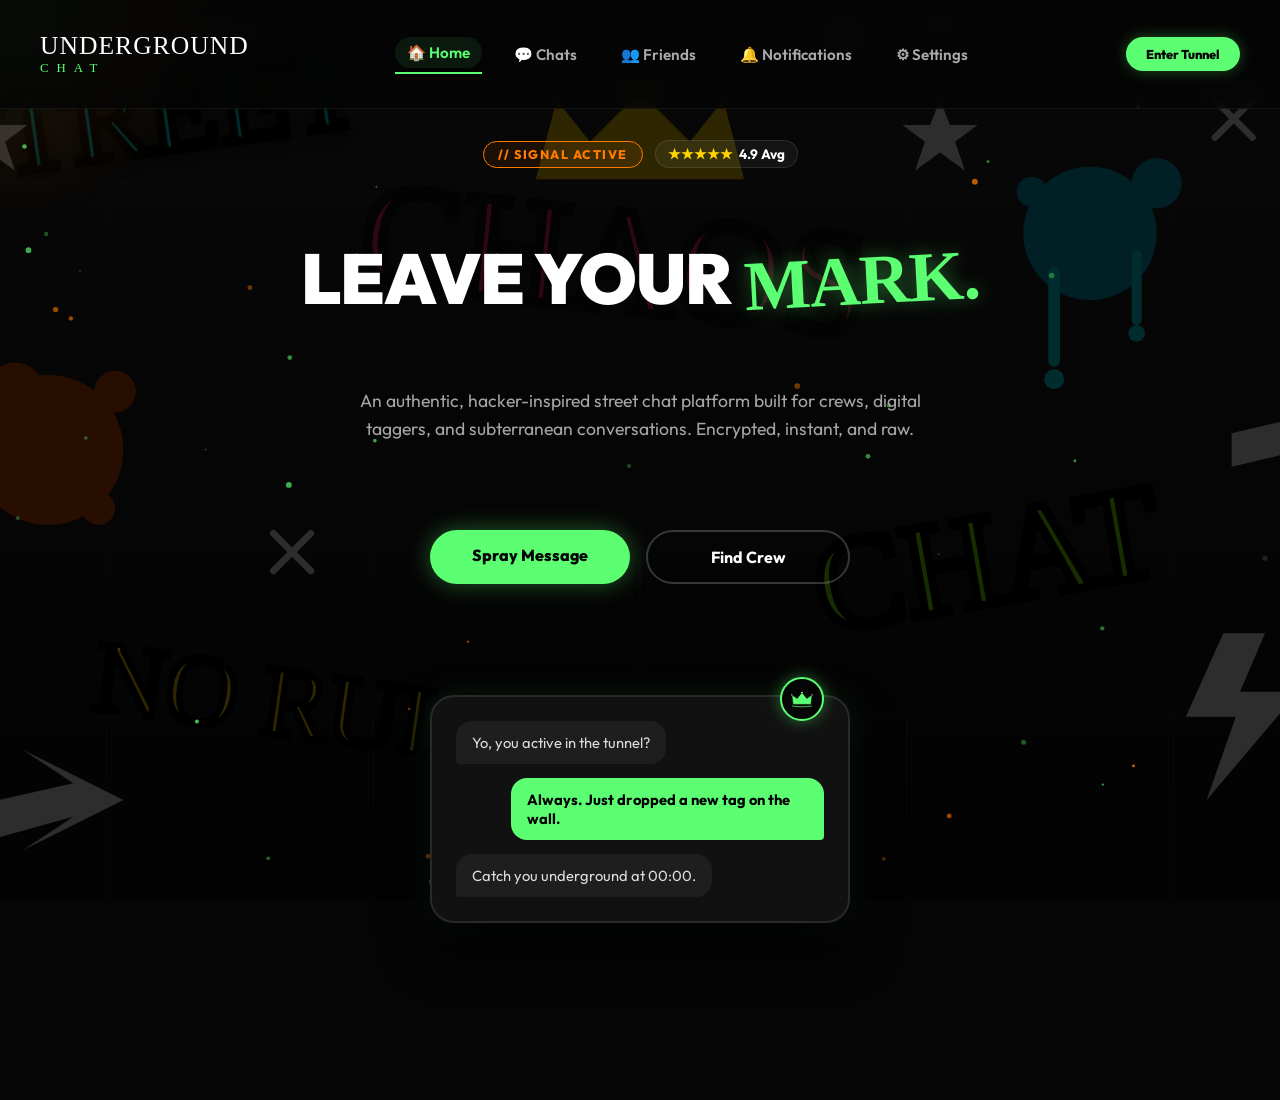
==== commit 3da46343: "23 jul" ====
--- a/index.html
+++ b/index.html
@@ -1,664 +1,554 @@
 <!DOCTYPE html>
 <html lang="en">
 <head>
-    <meta charset="UTF-8">
-    <meta name="viewport" content="width=device-width, initial-scale=1.0">
-    <title>Underground Chat</title>
-    <meta name="theme-color" content="#050505">
-    
-    <link rel="preconnect" href="https://fonts.googleapis.com">
-    <link rel="preconnect" href="https://fonts.gstatic.com" crossorigin>
-    <link href="https://fonts.googleapis.com/css2?family=Outfit:wght@300;400;600;700;900&family=Permanent+Marker&display=swap" rel="stylesheet">
-    
-    <link rel="stylesheet" href="style.css">
-
-    <style>
-        /* ================= MOUSE GLOW & CANVAS ================= */
-        #mouse-glow {
-            position: fixed;
-            top: 0;
-            left: 0;
-            width: 400px;
-            height: 400px;
-            border-radius: 50%;
-            background: radial-gradient(circle, rgba(92, 255, 114, 0.12) 0%, rgba(255, 122, 0, 0.04) 45%, transparent 70%);
-            pointer-events: none;
-            z-index: 10;
-            transform: translate(-50%, -50%);
-            transition: transform 0.04s linear;
-        }
-
-        #particles-canvas {
-            position: fixed;
-            top: 0;
-            left: 0;
-            width: 100vw;
-            height: 100vh;
-            pointer-events: none;
-            z-index: 1;
-        }
-
-        .ambient-smoke {
-            position: fixed;
-            inset: 0;
-            pointer-events: none;
-            z-index: 1;
-            opacity: 0.3;
-            background: url('assets/svg/smoke.svg') center/cover no-repeat;
-            animation: smokeMove 25s infinite alternate ease-in-out;
-        }
-
-        @keyframes smokeMove {
-            0% { transform: scale(1) translate(0, 0); }
-            100% { transform: scale(1.1) translate(-30px, 20px); }
-        }
-
-        /* Animated SVG elements */
-        .svg-float {
-            position: absolute;
-            pointer-events: none;
-            z-index: 4;
-            filter: drop-shadow(0 0 12px rgba(92, 255, 114, 0.25));
-        }
-
-        .svg-tag {
-            top: 12%;
-            left: 3%;
-            width: 200px;
-            animation: floatAnim 5s ease-in-out infinite alternate;
-        }
-
-        .svg-arrow {
-            bottom: 15%;
-            right: 5%;
-            width: 150px;
-            animation: pulseGlow 2.5s infinite ease-in-out alternate;
-        }
-
-        .svg-crown {
-            top: -30px;
-            right: 20px;
-            width: 65px;
-            animation: floatAnim 4s ease-in-out infinite alternate-reverse;
-        }
-
-        .svg-sparks {
-            bottom: 8%;
-            left: 6%;
-            width: 110px;
-            animation: pulseGlow 1.8s infinite ease-in-out alternate;
-        }
-
-        @keyframes floatAnim {
-            0% { transform: translateY(0px) rotate(0deg); }
-            100% { transform: translateY(-12px) rotate(2deg); }
-        }
-
-        @keyframes pulseGlow {
-            0% { opacity: 0.4; filter: drop-shadow(0 0 2px rgba(255, 122, 0, 0.3)); }
-            100% { opacity: 1; filter: drop-shadow(0 0 18px rgba(255, 122, 0, 0.9)); }
-        }
-
-        /* ================= CLEAN NAVIGATION STYLES ================= */
-        nav ul {
-            display: flex;
-            align-items: center;
-            gap: clamp(15px, 2vw, 32px);
-            list-style: none;
-        }
-
-        nav ul li a {
-            text-decoration: none;
-            color: #b0b0b0;
-            font-family: 'Outfit', sans-serif;
-            font-weight: 600;
-            font-size: clamp(0.85rem, 1vw, 0.95rem);
-            letter-spacing: 0.5px;
-            transition: color 0.3s ease;
-        }
-
-        nav ul li a:hover, nav ul li a.active {
-            color: var(--green, #5CFF72);
-        }
-
-        /* Responsive Navigation Controls */
-        @media (max-width: 768px) {
-            nav ul {
-                display: none !important; /* Hide navigation links entirely on Mobile view */
-            }
-        }
-
-        /* ================= AUTH & PROFILE MODALS ================= */
-        .modal-overlay {
-            position: fixed;
-            inset: 0;
-            background: rgba(5, 5, 5, 0.94);
-            backdrop-filter: blur(20px);
-            z-index: 10000;
-            display: flex;
-            align-items: center;
-            justify-content: center;
-            opacity: 1;
-            visibility: visible;
-            transition: opacity 0.4s ease, visibility 0.4s ease;
-        }
-
-        .modal-overlay.hidden {
-            opacity: 0;
-            visibility: hidden;
-            pointer-events: none;
-        }
-
-        .modal-box {
-            width: min(420px, 90%);
-            background: var(--surface, #111111);
-            border: 2px solid rgba(255, 255, 255, 0.1);
-            border-radius: 28px;
-            padding: 40px 30px;
-            box-shadow: 0 0 50px rgba(0, 0, 0, 0.8), 0 0 30px rgba(92, 255, 114, 0.15);
-            text-align: center;
-            position: relative;
-        }
-
-        .modal-box h2 {
-            font-family: 'Permanent Marker', cursive;
-            font-size: 2.2rem;
-            color: #fff;
-            margin-bottom: 8px;
-        }
-
-        .modal-box h2 span { color: var(--green, #5CFF72); }
-
-        .modal-box p {
-            color: var(--gray, #a5a5a5);
-            font-size: 0.95rem;
-            margin-bottom: 25px;
-        }
-
-        .google-btn {
-            width: 100%;
-            padding: 14px 20px;
-            background: #ffffff;
-            color: #111111;
-            border: none;
-            border-radius: 50px;
-            font-family: 'Outfit', sans-serif;
-            font-weight: 700;
-            font-size: 1rem;
-            cursor: pointer;
-            display: flex;
-            align-items: center;
-            justify-content: center;
-            gap: 12px;
-            box-shadow: 0 4px 15px rgba(255, 255, 255, 0.15);
-            transition: all 0.3s ease;
-        }
-
-        .google-btn:hover {
-            background: #f1f1f1;
-            transform: translateY(-2px);
-            box-shadow: 0 8px 25px rgba(92, 255, 114, 0.3);
-        }
-
-        .google-btn svg { width: 20px; height: 20px; }
-
-        .divider {
-            display: flex;
-            align-items: center;
-            margin: 24px 0;
-            color: rgba(255, 255, 255, 0.2);
-            font-size: 0.8rem;
-        }
-
-        .divider::before, .divider::after {
-            content: "";
-            flex: 1;
-            height: 1px;
-            background: rgba(255, 255, 255, 0.1);
-        }
-
-        .divider span { padding: 0 10px; }
-
-        .guest-link {
-            color: var(--gray, #a5a5a5);
-            font-size: 0.85rem;
-            text-decoration: none;
-            cursor: pointer;
-        }
-
-        .guest-link:hover { color: #fff; }
-
-        /* User Profile Modal Specifics */
-        .profile-avatar-wrapper {
-            position: relative;
-            width: 90px;
-            height: 90px;
-            margin: 0 auto 15px auto;
-        }
-
-        .profile-pfp {
-            width: 100%;
-            height: 100%;
-            border-radius: 50%;
-            object-fit: cover;
-            border: 3px solid var(--green, #5CFF72);
-            box-shadow: 0 0 20px rgba(92, 255, 114, 0.4);
-        }
-
-        .profile-info-list {
-            background: rgba(255, 255, 255, 0.03);
-            border: 1px solid rgba(255, 255, 255, 0.08);
-            border-radius: 16px;
-            padding: 15px;
-            margin: 20px 0;
-            text-align: left;
-            display: flex;
-            flex-direction: column;
-            gap: 12px;
-        }
-
-        .info-item {
-            display: flex;
-            justify-content: space-between;
-            align-items: center;
-            font-size: 0.9rem;
-        }
-
-        .info-item .label { color: var(--gray, #a5a5a5); font-weight: 500; }
-        .info-item .value { color: #fff; font-weight: 700; }
-        .info-item .value.tag-id { color: var(--orange, #FF7A00); font-family: monospace; }
-
-        .btn-logout {
-            width: 100%;
-            padding: 12px;
-            background: rgba(255, 46, 122, 0.15);
-            color: var(--pink, #FF2E7A);
-            border: 1px solid rgba(255, 46, 122, 0.4);
-            border-radius: 50px;
-            font-family: 'Outfit', sans-serif;
-            font-weight: 700;
-            font-size: 0.95rem;
-            cursor: pointer;
-            transition: all 0.3s ease;
-        }
-
-        .btn-logout:hover {
-            background: var(--pink, #FF2E7A);
-            color: #fff;
-            box-shadow: 0 0 20px rgba(255, 46, 122, 0.4);
-        }
-
-        .close-modal-btn {
-            position: absolute;
-            top: 15px;
-            right: 20px;
-            background: transparent;
-            border: none;
-            color: var(--gray, #a5a5a5);
-            font-size: 1.5rem;
-            cursor: pointer;
-        }
-
-        .close-modal-btn:hover { color: #fff; }
-
-        /* Nav User Badge */
-        .user-nav-badge {
-            display: flex;
-            align-items: center;
-            gap: 10px;
-            background: rgba(255, 255, 255, 0.05);
-            border: 1px solid rgba(255, 255, 255, 0.1);
-            padding: 6px 14px;
-            border-radius: 40px;
-            cursor: pointer;
-            transition: all 0.3s;
-        }
-
-        .user-nav-badge.hidden { display: none; }
-
-        .user-nav-badge:hover {
-            border-color: var(--green, #5CFF72);
-            background: rgba(92, 255, 114, 0.08);
-        }
-
-        .user-nav-badge img {
-            width: 28px;
-            height: 28px;
-            border-radius: 50%;
-            border: 1.5px solid var(--green, #5CFF72);
-        }
-
-        .user-nav-badge span {
-            font-size: 0.85rem;
-            font-weight: 700;
-            color: #fff;
-        }
-    </style>
+  <meta charset="UTF-8">
+  <meta name="viewport" content="width=device-width, initial-scale=1.0">
+  <title>Underground Chat - Leave Your Mark</title>
+  <meta name="theme-color" content="#050505">
+
+  <!-- Google Fonts -->
+  <link rel="preconnect" href="https://fonts.googleapis.com">
+  <link rel="preconnect" href="https://fonts.gstatic.com" crossorigin>
+  <link href="https://fonts.googleapis.com/css2?family=Outfit:wght@300;400;600;700;900&family=Permanent+Marker&display=swap" rel="stylesheet">
+
+  <link rel="stylesheet" href="style.css">
+  <style>
+    /* Base resets & theme colors */
+    :root {
+      --green: #5CFF72;
+      --orange: #FF7A00;
+      --bg: #050505;
+    }
+
+    *, *::before, *::after {
+      box-sizing: border-box;
+      margin: 0;
+      padding: 0;
+    }
+
+    body {
+      background-color: var(--bg);
+      color: #ffffff;
+      font-family: 'Outfit', sans-serif;
+      overflow-x: hidden;
+      min-height: 100vh;
+      position: relative;
+    }
+
+    /* Ambient FX & Graffiti Background Layers */
+    #graffiti-bg {
+      position: fixed;
+      top: 0;
+      left: 0;
+      width: 100vw;
+      height: 100vh;
+      background-image: url('assets/svg/graffiti-wall.svg');
+      background-size: cover;
+      background-position: center;
+      opacity: 0.18;
+      pointer-events: none;
+      z-index: 0;
+      transition: transform 0.1s ease-out;
+      will-change: transform;
+    }
+
+    #mouse-glow {
+      position: fixed;
+      top: 0;
+      left: 0;
+      width: 450px;
+      height: 450px;
+      border-radius: 50%;
+      background: radial-gradient(circle, rgba(92, 255, 114, 0.12) 0%, rgba(255, 122, 0, 0.05) 45%, transparent 70%);
+      pointer-events: none;
+      z-index: 2;
+      transform: translate(-50%, -50%);
+      transition: transform 0.03s linear;
+    }
+
+    #particles-canvas {
+      position: fixed;
+      top: 0;
+      left: 0;
+      width: 100vw;
+      height: 100vh;
+      pointer-events: none;
+      z-index: 1;
+    }
+
+    /* Navigation Header */
+    header {
+      width: 100%;
+      padding: 18px 32px;
+      display: flex;
+      justify-content: space-between;
+      align-items: center;
+      background: rgba(5, 5, 5, 0.75);
+      position: fixed;
+      top: 0;
+      left: 0;
+      z-index: 100;
+      backdrop-filter: blur(12px);
+      border-bottom: 1px solid rgba(255, 255, 255, 0.06);
+    }
+
+    nav {
+      width: 100%;
+      max-width: 1200px;
+      margin: 0 auto;
+      display: flex;
+      justify-content: space-between;
+      align-items: center;
+    }
+
+    .logo {
+      font-family: 'Permanent Marker', cursive;
+      font-size: 1.6rem;
+      color: #fff;
+      text-decoration: none;
+      letter-spacing: 1px;
+      transition: transform 0.3s ease;
+    }
+
+    .logo:hover {
+      transform: scale(1.05) rotate(-1deg);
+    }
+
+    .logo span {
+      color: var(--green);
+    }
+
+    nav ul {
+      display: flex;
+      gap: 20px;
+      list-style: none;
+    }
+
+    nav ul li a {
+      color: #aaa;
+      text-decoration: none;
+      font-weight: 600;
+      font-size: 0.95rem;
+      display: flex;
+      align-items: center;
+      gap: 6px;
+      padding: 6px 12px;
+      border-radius: 20px;
+      transition: all 0.3s ease;
+    }
+
+    nav ul li a:hover,
+    nav ul li a.active {
+      color: var(--green);
+      background: rgba(92, 255, 114, 0.08);
+      transform: translateY(-2px);
+    }
+
+    .nav-btn .join {
+      background: var(--green);
+      color: #050505;
+      padding: 9px 20px;
+      border-radius: 30px;
+      font-weight: 800;
+      text-decoration: none;
+      transition: all 0.3s ease;
+      box-shadow: 0 0 15px rgba(92, 255, 114, 0.3);
+      display: inline-block;
+    }
+
+    .nav-btn .join:hover {
+      transform: translateY(-3px) scale(1.03);
+      box-shadow: 0 0 25px rgba(92, 255, 114, 0.6);
+    }
+
+    /* Hero Section */
+    .hero {
+      max-width: 1100px;
+      margin: 140px auto 60px auto;
+      padding: 0 24px;
+      display: flex;
+      flex-direction: column;
+      align-items: center;
+      text-align: center;
+      position: relative;
+      z-index: 10;
+    }
+
+    .badge-wrapper {
+      display: flex;
+      align-items: center;
+      gap: 12px;
+      margin-bottom: 24px;
+    }
+
+    .badge {
+      border: 1px solid var(--orange);
+      color: var(--orange);
+      font-size: 0.78rem;
+      font-weight: 800;
+      padding: 5px 14px;
+      border-radius: 20px;
+      text-transform: uppercase;
+      letter-spacing: 1.5px;
+      background: rgba(255, 122, 0, 0.08);
+      transition: all 0.3s ease;
+    }
+
+    .badge:hover {
+      background: rgba(255, 122, 0, 0.2);
+      transform: scale(1.05);
+    }
+
+    /* Rating & Avg Display */
+    .rating-box {
+      display: flex;
+      align-items: center;
+      gap: 6px;
+      background: rgba(255, 255, 255, 0.05);
+      border: 1px solid rgba(255, 255, 255, 0.1);
+      padding: 4px 12px;
+      border-radius: 20px;
+      font-size: 0.85rem;
+      font-weight: 700;
+      transition: all 0.3s ease;
+    }
+
+    .rating-box:hover {
+      border-color: rgba(255, 255, 255, 0.3);
+      transform: translateY(-2px);
+    }
+
+    .rating-stars {
+      color: #FFD400;
+    }
+
+    .rating-score {
+      color: #fff;
+    }
+
+    .hero-title {
+      font-size: clamp(2.5rem, 9vw, 5.2rem);
+      font-weight: 900;
+      line-height: 1.05;
+      margin-bottom: 20px;
+      text-transform: uppercase;
+      letter-spacing: -1px;
+    }
+
+    .hero-title .highlight {
+      font-family: 'Permanent Marker', cursive;
+      color: var(--green);
+      text-shadow: 0 0 20px rgba(92, 255, 114, 0.4);
+      display: inline-block;
+      transition: transform 0.3s ease;
+    }
+
+    .hero-title .highlight:hover {
+      transform: scale(1.08) rotate(-2deg);
+    }
+
+    .hero-description {
+      color: #a5a5a5;
+      font-size: 1.1rem;
+      max-width: 580px;
+      margin-bottom: 36px;
+      line-height: 1.6;
+    }
+
+    .hero-buttons {
+      display: flex;
+      gap: 16px;
+      width: 100%;
+      max-width: 420px;
+      margin-bottom: 60px;
+    }
+
+    .btn-primary {
+      flex: 1;
+      background: var(--green);
+      color: #050505;
+      padding: 15px 28px;
+      font-size: 1rem;
+      font-weight: 800;
+      border-radius: 40px;
+      text-decoration: none;
+      box-shadow: 0 0 25px rgba(92, 255, 114, 0.35);
+      transition: all 0.3s ease;
+    }
+
+    .btn-primary:hover {
+      transform: translateY(-4px) scale(1.02);
+      box-shadow: 0 0 35px rgba(92, 255, 114, 0.65);
+    }
+
+    .btn-secondary {
+      flex: 1;
+      background: transparent;
+      color: #fff;
+      border: 2px solid rgba(255, 255, 255, 0.2);
+      padding: 15px 28px;
+      font-size: 1rem;
+      font-weight: 700;
+      border-radius: 40px;
+      text-decoration: none;
+      transition: all 0.3s ease;
+    }
+
+    .btn-secondary:hover {
+      border-color: #fff;
+      background: rgba(255, 255, 255, 0.05);
+      transform: translateY(-4px) scale(1.02);
+    }
+
+    /* Chat Preview Mockup Card */
+    .chat-mockup {
+      width: 100%;
+      max-width: 420px;
+      background: #111111;
+      border: 2px solid rgba(255, 255, 255, 0.1);
+      border-radius: 24px;
+      padding: 24px;
+      box-shadow: 0 25px 50px rgba(0, 0, 0, 0.8), 0 0 30px rgba(92, 255, 114, 0.1);
+      position: relative;
+      transition: transform 0.3s ease, border-color 0.3s ease, box-shadow 0.3s ease;
+      will-change: transform;
+    }
+
+    /* Interactive Hover-to-Move effect on Chat Mockup */
+    .chat-mockup:hover {
+      transform: translateY(-8px) scale(1.02);
+      border-color: rgba(92, 255, 114, 0.4);
+      box-shadow: 0 30px 60px rgba(0, 0, 0, 0.9), 0 0 45px rgba(92, 255, 114, 0.25);
+    }
+
+    .crown-badge {
+      position: absolute;
+      top: -20px;
+      right: 24px;
+      width: 44px;
+      height: 44px;
+      background: #050505;
+      border: 2px solid var(--green);
+      border-radius: 50%;
+      display: flex;
+      align-items: center;
+      justify-content: center;
+      box-shadow: 0 0 15px rgba(92, 255, 114, 0.4);
+      transition: transform 0.3s ease;
+    }
+
+    .chat-mockup:hover .crown-badge {
+      transform: rotate(15deg) scale(1.1);
+    }
+
+    .crown-badge img {
+      width: 24px;
+      height: 24px;
+    }
+
+    .chat-messages {
+      display: flex;
+      flex-direction: column;
+      gap: 14px;
+      text-align: left;
+    }
+
+    .msg {
+      padding: 12px 16px;
+      border-radius: 16px;
+      font-size: 0.92rem;
+      max-width: 85%;
+      position: relative;
+      transition: transform 0.2s ease;
+    }
+
+    .msg:hover {
+      transform: scale(1.02);
+    }
+
+    .msg-incoming {
+      background: #1e1e1e;
+      color: #ddd;
+      align-self: flex-start;
+      border-bottom-left-radius: 4px;
+    }
+
+    .msg-outgoing {
+      background: var(--green);
+      color: #000;
+      font-weight: 700;
+      align-self: flex-end;
+      border-bottom-right-radius: 4px;
+    }
+
+    @media (max-width: 768px) {
+      header {
+        padding: 14px 18px;
+      }
+      nav ul {
+        display: none;
+      }
+      .hero-buttons {
+        flex-direction: column;
+      }
+    }
+  </style>
 </head>
 <body>
-
-    <!-- Interactive BG Effects -->
-    <div id="mouse-glow"></div>
-    <canvas id="particles-canvas"></canvas>
-    <div class="ambient-smoke"></div>
-
-    <!-- Noise -->
-    <div class="noise"></div>
-
-    <!-- Graffiti Background -->
-    <div class="graffiti-bg">
-        <img src="assets/svg/graffiti-wall.svg" class="wall" alt="">
-        <img src="assets/svg/graffiti-1.svg" class="graffiti g1" alt="">
-        <img src="assets/svg/graffiti-2.svg" class="graffiti g2" alt="">
+  <!-- Ambient FX & SVG Graffiti Wall Background -->
+  <div id="graffiti-bg"></div>
+  <div id="mouse-glow"></div>
+  <canvas id="particles-canvas"></canvas>
+  <div class="noise"></div>
+
+  <!-- Header Navigation -->
+  <header>
+    <nav>
+      <a href="index.html" class="logo">
+        UNDERGROUND <span>CHAT</span>
+      </a>
+      <ul>
+        <li><a href="index.html" class="active">🏠 Home</a></li>
+        <li><a href="chat.html">💬 Chats</a></li>
+        <li><a href="friends.html">👥 Friends</a></li>
+        <li><a href="notification.html">🔔 Notifications</a></li>
+        <li><a href="settings.html">⚙ Settings</a></li>
+      </ul>
+      <div class="nav-btn">
+        <a href="chat.html" class="join">Enter Tunnel</a>
+      </div>
+    </nav>
+  </header>
+
+  <!-- Hero Section -->
+  <main class="hero">
+    <div class="badge-wrapper">
+      <span class="badge">// Signal Active</span>
+      <!-- Average Rating Display -->
+      <div class="rating-box">
+        <span class="rating-stars">★★★★★</span>
+        <span class="rating-score">4.9 Avg</span>
+      </div>
     </div>
 
-    <!-- ================= LOGIN MODAL ================= -->
-    <div class="modal-overlay hidden" id="loginModal">
-        <div class="modal-box">
-            <img src="assets/svg/graffiti-crown.svg" class="svg-float svg-crown" alt="">
-            <h2>UNDERGROUND <span>CHAT</span></h2>
-            <p>Sign in with your Google Account to access the tunnel wall.</p>
-            
-            <button class="google-btn" id="googleLoginBtn">
-                <svg viewBox="0 0 24 24">
-                    <path fill="#4285F4" d="M23.745 12.27c0-.7-.06-1.4-.19-2.07H12v4.51h6.6c-.29 1.52-1.14 2.82-2.4 3.68v3.05h3.88c2.27-2.09 3.665-5.17 3.665-9.17z"/>
-                    <path fill="#34A853" d="M12 24c3.24 0 5.95-1.08 7.93-2.91l-3.88-3.05c-1.08.72-2.45 1.16-4.05 1.16-3.12 0-5.77-2.11-6.72-4.96H1.29v3.13C3.26 21.3 7.31 24 12 24z"/>
-                    <path fill="#FBBC05" d="M5.28 14.24c-.25-.72-.38-1.49-.38-2.24s.13-1.52.38-2.24V6.63H1.29C.47 8.24 0 10.06 0 12s.47 3.76 1.29 5.37l3.99-3.13z"/>
-                    <path fill="#EA4335" d="M12 4.75c1.77 0 3.35.61 4.6 1.8l3.42-3.42C17.95 1.19 15.24 0 12 0 7.31 0 3.26 2.7 1.29 6.63l3.99 3.13c.95-2.85 3.6-4.96 6.72-4.96z"/>
-                </svg>
-                Continue with Google
-            </button>
-
-            <div class="divider"><span>OR</span></div>
-
-            <a href="#" class="guest-link" id="skipLogin">Enter as Anonymous Spray Can</a>
+    <h1 class="hero-title">
+      Leave Your <span class="highlight">Mark.</span>
+    </h1>
+
+    <p class="hero-description">
+      An authentic, hacker-inspired street chat platform built for crews, digital taggers, and subterranean conversations. Encrypted, instant, and raw.
+    </p>
+
+    <div class="hero-buttons">
+      <a href="chat.html" class="btn-primary">Spray Message</a>
+      <a href="friends.html" class="btn-secondary">Find Crew</a>
+    </div>
+
+    <!-- UI Mockup Box -->
+    <div class="chat-mockup" id="interactiveCard">
+      <div class="crown-badge">
+        <img src="assets/svg/graffiti-crown.svg" alt="Crown">
+      </div>
+
+      <div class="chat-messages">
+        <div class="msg msg-incoming">
+          Yo, you active in the tunnel?
         </div>
+        <div class="msg msg-outgoing">
+          Always. Just dropped a new tag on the wall.
+        </div>
+        <div class="msg msg-incoming">
+          Catch you underground at 00:00.
+        </div>
+      </div>
     </div>
-
-    <!-- ================= USER PROFILE MODAL ================= -->
-    <div class="modal-overlay hidden" id="profileModal">
-        <div class="modal-box">
-            <button class="close-modal-btn" id="closeProfileBtn">&times;</button>
-            
-            <div class="profile-avatar-wrapper">
-                <img src="" alt="Profile Picture" class="profile-pfp" id="profileImg">
-            </div>
-            <h2 id="profileNameDisplay">User Name</h2>
-            <p style="margin-bottom: 0;">Verified Tagger</p>
-
-            <div class="profile-info-list">
-                <div class="info-item">
-                    <span class="label">Display Name</span>
-                    <span class="value" id="profileDisplayName">---</span>
-                </div>
-                <div class="info-item">
-                    <span class="label">User ID</span>
-                    <span class="value tag-id" id="profileId">#000000</span>
-                </div>
-                <div class="info-item">
-                    <span class="label">Account Status</span>
-                    <span class="value" style="color: var(--green, #5CFF72);">● Active</span>
-                </div>
-            </div>
-
-            <button class="btn-logout" id="logoutBtn">Logout</button>
-        </div>
-    </div>
-
-    <!-- Navigation -->
-    <header>
-        <nav>
-            <a href="index.html" class="logo">
-                UNDERGROUND
-                <span>CHAT</span>
-            </a>
-            <ul>
-                <li><a href="index.html" class="active">Home</a></li>
-                <li><a href="chat.html">Chats</a></li>
-                <li><a href="friends.html">Friends</a></li>
-                <li><a href="#">Notifications</a></li>
-                <li><a href="#">Settings</a></li>
-            </ul>
-            <div class="nav-btn">
-                <a href="#" class="login" id="authNavBtn">Login</a>
-                
-                <!-- Dynamic Nav Badge for User Profile -->
-                <div class="user-nav-badge hidden" id="userBadge">
-                    <img src="" alt="User Avatar" id="navPfp">
-                    <span id="navName">Profile</span>
-                </div>
-
-                <a href="chat.html" class="join">Enter Tunnel</a>
-            </div>
-        </nav>
-    </header>
-
-    <!-- HERO -->
-    <section class="hero">
-        <img src="assets/svg/graffiti-tag.svg" class="svg-float svg-tag" alt="">
-        <img src="assets/svg/sparks.svg" class="svg-float svg-sparks" alt="">
-        
-        <div class="hero-left">
-            <p class="tag">PRIVATE RAW UNDERGROUND</p>
-            <h1>
-                Not Another
-                <span>Messaging App.</span>
-                A Digital Graffiti Wall.
-            </h1>
-            <p class="hero-text">
-                Chat inside an abandoned underground station where every conversation becomes part of the wall.
-            </p>
-            <div class="hero-buttons">
-                <a href="chat.html" class="primary-btn">ENTER THE TUNNEL</a>
-                <a href="#" class="secondary-btn">EXPLORE</a>
-            </div>
-        </div>
-        <div class="hero-right">
-            <div class="phone">
-                <div class="chat-window">
-                    <div class="message left">Yo, tunnel open?</div>
-                    <div class="message right">Yeah. Nobody's watching.</div>
-                    <div class="message left">Leave your mark.</div>
-                    <div class="message right"></div>
-                </div>
-            </div>
-        </div>
-    </section>
-
-    <!-- FEATURES -->
-    <section class="features">
-        <div class="section-title">
-            <h2>Leave More Than Messages</h2>
-            <p>Every conversation becomes a piece of digital street culture.</p>
-        </div>
-        <div class="feature-grid">
-            <div class="feature-card">
-                <div class="feature-icon">⚡</div>
-                <h3>Instant Chat</h3>
-                <p>Fast conversations with no distractions.</p>
-            </div>
-            <div class="feature-card">
-                <div class="feature-icon">🔒</div>
-                <h3>Private Rooms</h3>
-                <p>Create hidden tunnels only your crew can access.</p>
-            </div>
-            <div class="feature-card">
-                <div class="feature-icon">🎤</div>
-                <h3>Voice Drops</h3>
-                <p>Drop voice messages like graffiti tags.</p>
-            </div>
-            <div class="feature-card">
-                <div class="feature-icon">💣</div>
-                <h3>Media Bomb</h3>
-                <p>Share images, videos and files instantly.</p>
-            </div>
-        </div>
-    </section>
-
-    <!-- GRAFFITI WALL -->
-    <section class="wall-section" style="position: relative;">
-        <img src="assets/svg/graffiti-arrow.svg" class="svg-float svg-arrow" alt="">
-        <div class="wall-text">
-            <span>THE WALL NEVER FORGETS</span>
-            <h2>Every Chat Leaves A Mark.</h2>
-            <p>Every sticker, message and conversation becomes part of the underground wall.</p>
-            <a href="chat.html" class="primary-btn">START WRITING</a>
-        </div>
-        <div class="wall-preview">
-            <img src="assets/svg/graffiti-wall.svg" alt="Graffiti Wall">
-        </div>
-    </section>
-
-    <footer>
-        <p class="copyright">2026 Underground Chat. Made for the streets.</p>
-    </footer>
-
-    <!-- SCRIPT -->
-    <script>
-        // --- 1. AUTHENTICATION & PROFILE LOGIC ---
-        const loginModal = document.getElementById("loginModal");
-        const profileModal = document.getElementById("profileModal");
-        const googleLoginBtn = document.getElementById("googleLoginBtn");
-        const skipLogin = document.getElementById("skipLogin");
-        const authNavBtn = document.getElementById("authNavBtn");
-        const userBadge = document.getElementById("userBadge");
-        const logoutBtn = document.getElementById("logoutBtn");
-        const closeProfileBtn = document.getElementById("closeProfileBtn");
-
-        // Profile Display Elements
-        const profileImg = document.getElementById("profileImg");
-        const profileNameDisplay = document.getElementById("profileNameDisplay");
-        const profileDisplayName = document.getElementById("profileDisplayName");
-        const profileId = document.getElementById("profileId");
-        const navPfp = document.getElementById("navPfp");
-        const navName = document.getElementById("navName");
-
-        // Simulate Google Sign-In Data
-        function loginWithUser(userObj) {
-            localStorage.setItem("ug_user", JSON.stringify(userObj));
-            updateAuthUI();
+  </main>
+
+  <!-- Interactive Parallax Background & Mouse Hover Script -->
+  <script>
+    // Parallax mouse hover elements
+    const glow = document.getElementById('mouse-glow');
+    const graffitiBg = document.getElementById('graffiti-bg');
+    const interactiveCard = document.getElementById('interactiveCard');
+
+    window.addEventListener('mousemove', (e) => {
+      const mouseX = e.clientX;
+      const mouseY = e.clientY;
+
+      // Mouse Glow tracking
+      glow.style.left = mouseX + 'px';
+      glow.style.top = mouseY + 'px';
+
+      // Background Graffiti Parallax shift
+      const moveX = (mouseX / window.innerWidth - 0.5) * -25;
+      const moveY = (mouseY / window.innerHeight - 0.5) * -25;
+      graffitiBg.style.transform = `translate(${moveX}px, ${moveY}px) scale(1.02)`;
+
+      // Subtle 3D tilt movement on hover over card
+      const rect = interactiveCard.getBoundingClientRect();
+      const cardCenterX = rect.left + rect.width / 2;
+      const cardCenterY = rect.top + rect.height / 2;
+      
+      const cardX = (mouseX - cardCenterX) / 20;
+      const cardY = (mouseY - cardCenterY) / 20;
+
+      if (
+        mouseX >= rect.left - 50 && mouseX <= rect.right + 50 &&
+        mouseY >= rect.top - 50 && mouseY <= rect.bottom + 50
+      ) {
+        interactiveCard.style.transform = `translate(${cardX}px, ${cardY - 8}px) scale(1.02)`;
+      } else {
+        interactiveCard.style.transform = `translate(0px, 0px) scale(1)`;
+      }
+    });
+
+    // Particles Canvas Animation
+    const canvas = document.getElementById('particles-canvas');
+    const ctx = canvas.getContext('2d');
+    let particles = [];
+
+    function resizeCanvas() {
+      canvas.width = window.innerWidth;
+      canvas.height = window.innerHeight;
+    }
+    window.addEventListener('resize', resizeCanvas);
+    resizeCanvas();
+
+    class Particle {
+      constructor() { this.reset(); }
+      reset() {
+        this.x = Math.random() * canvas.width;
+        this.y = Math.random() * canvas.height;
+        this.size = Math.random() * 2 + 1;
+        this.speedX = (Math.random() - 0.5) * 0.5;
+        this.speedY = (Math.random() - 0.5) * 0.5 - 0.2;
+        this.opacity = Math.random() * 0.6 + 0.2;
+        this.color = Math.random() > 0.5 ? '#5CFF72' : '#FF7A00';
+      }
+      update() {
+        this.x += this.speedX;
+        this.y += this.speedY;
+        if (this.x < 0 || this.x > canvas.width || this.y < 0 || this.y > canvas.height) {
+          this.reset();
         }
-
-        function updateAuthUI() {
-            const savedUser = JSON.parse(localStorage.getItem("ug_user"));
-
-            if (savedUser) {
-                // Logged In State
-                loginModal.classList.add("hidden");
-                authNavBtn.style.display = "none";
-                userBadge.classList.remove("hidden");
-
-                // Set User Data in Nav & Modal
-                navPfp.src = savedUser.photoUrl;
-                navName.textContent = savedUser.displayName.split(" ")[0];
-
-                profileImg.src = savedUser.photoUrl;
-                profileNameDisplay.textContent = savedUser.displayName;
-                profileDisplayName.textContent = savedUser.displayName;
-                profileId.textContent = savedUser.id;
-            } else {
-                // Logged Out State
-                authNavBtn.style.display = "inline-flex";
-                userBadge.classList.add("hidden");
-                profileModal.classList.add("hidden");
-            }
-        }
-
-        // Event Listeners for Auth & Profile
-        googleLoginBtn.addEventListener("click", () => {
-            const randomId = Math.floor(100000 + Math.random() * 900000);
-            loginWithUser({
-                id: `#UG-${randomId}`,
-                displayName: "Alex 'Toxic' Mercer",
-                photoUrl: "https://images.unsplash.com/photo-1535713875002-d1d0cf377fde?auto=format&fit=crop&w=150&q=80"
-            });
-        });
-
-        skipLogin.addEventListener("click", (e) => {
-            e.preventDefault();
-            const randomId = Math.floor(100000 + Math.random() * 900000);
-            loginWithUser({
-                id: `#TAG-${randomId}`,
-                displayName: "Anon Spray Can",
-                photoUrl: "https://images.unsplash.com/photo-1534528741775-53994a69daeb?auto=format&fit=crop&w=150&q=80"
-            });
-        });
-
-        authNavBtn.addEventListener("click", (e) => {
-            e.preventDefault();
-            loginModal.classList.remove("hidden");
-        });
-
-        userBadge.addEventListener("click", () => {
-            profileModal.classList.remove("hidden");
-        });
-
-        closeProfileBtn.addEventListener("click", () => {
-            profileModal.classList.add("hidden");
-        });
-
-        logoutBtn.addEventListener("click", () => {
-            localStorage.removeItem("ug_user");
-            updateAuthUI();
-        });
-
-        // Run on Page Load
-        updateAuthUI();
-
-        // --- 2. MOUSE GLOW ---
-        const glow = document.getElementById('mouse-glow');
-        window.addEventListener('mousemove', (e) => {
-            glow.style.left = e.clientX + 'px';
-            glow.style.top = e.clientY + 'px';
-        });
-
-        // --- 3. PARTICLES CANVAS ---
-        const canvas = document.getElementById('particles-canvas');
-        const ctx = canvas.getContext('2d');
-        let particles = [];
-
-        function resizeCanvas() {
-            canvas.width = window.innerWidth;
-            canvas.height = window.innerHeight;
-        }
-        window.addEventListener('resize', resizeCanvas);
-        resizeCanvas();
-
-        class Particle {
-            constructor() { this.reset(); }
-            reset() {
-                this.x = Math.random() * canvas.width;
-                this.y = Math.random() * canvas.height;
-                this.size = Math.random() * 2 + 1;
-                this.speedX = (Math.random() - 0.5) * 0.5;
-                this.speedY = (Math.random() - 0.5) * 0.5 - 0.2;
-                this.opacity = Math.random() * 0.6 + 0.2;
-                this.color = Math.random() > 0.5 ? '#5CFF72' : '#FF7A00';
-            }
-            update() {
-                this.x += this.speedX;
-                this.y += this.speedY;
-                if (this.x < 0 || this.x > canvas.width || this.y < 0 || this.y > canvas.height) {
-                    this.reset();
-                }
-            }
-            draw() {
-                ctx.fillStyle = this.color;
-                ctx.globalAlpha = this.opacity;
-                ctx.beginPath();
-                ctx.arc(this.x, this.y, this.size, 0, Math.PI * 2);
-                ctx.fill();
-            }
-        }
-
-        for (let i = 0; i < 60; i++) particles.push(new Particle());
-
-        function animateParticles() {
-            ctx.clearRect(0, 0, canvas.width, canvas.height);
-            particles.forEach(p => { p.update(); p.draw(); });
-            requestAnimationFrame(animateParticles);
-        }
-        animateParticles();
-    </script>
+      }
+      draw() {
+        ctx.fillStyle = this.color;
+        ctx.globalAlpha = this.opacity;
+        ctx.beginPath();
+        ctx.arc(this.x, this.y, this.size, 0, Math.PI * 2);
+        ctx.fill();
+      }
+    }
+
+    for (let i = 0; i < 50; i++) particles.push(new Particle());
+
+    function animateParticles() {
+      ctx.clearRect(0, 0, canvas.width, canvas.height);
+      particles.forEach(p => { p.update(); p.draw(); });
+      requestAnimationFrame(animateParticles);
+    }
+    animateParticles();
+  </script>
 </body>
-</html>+</html>
